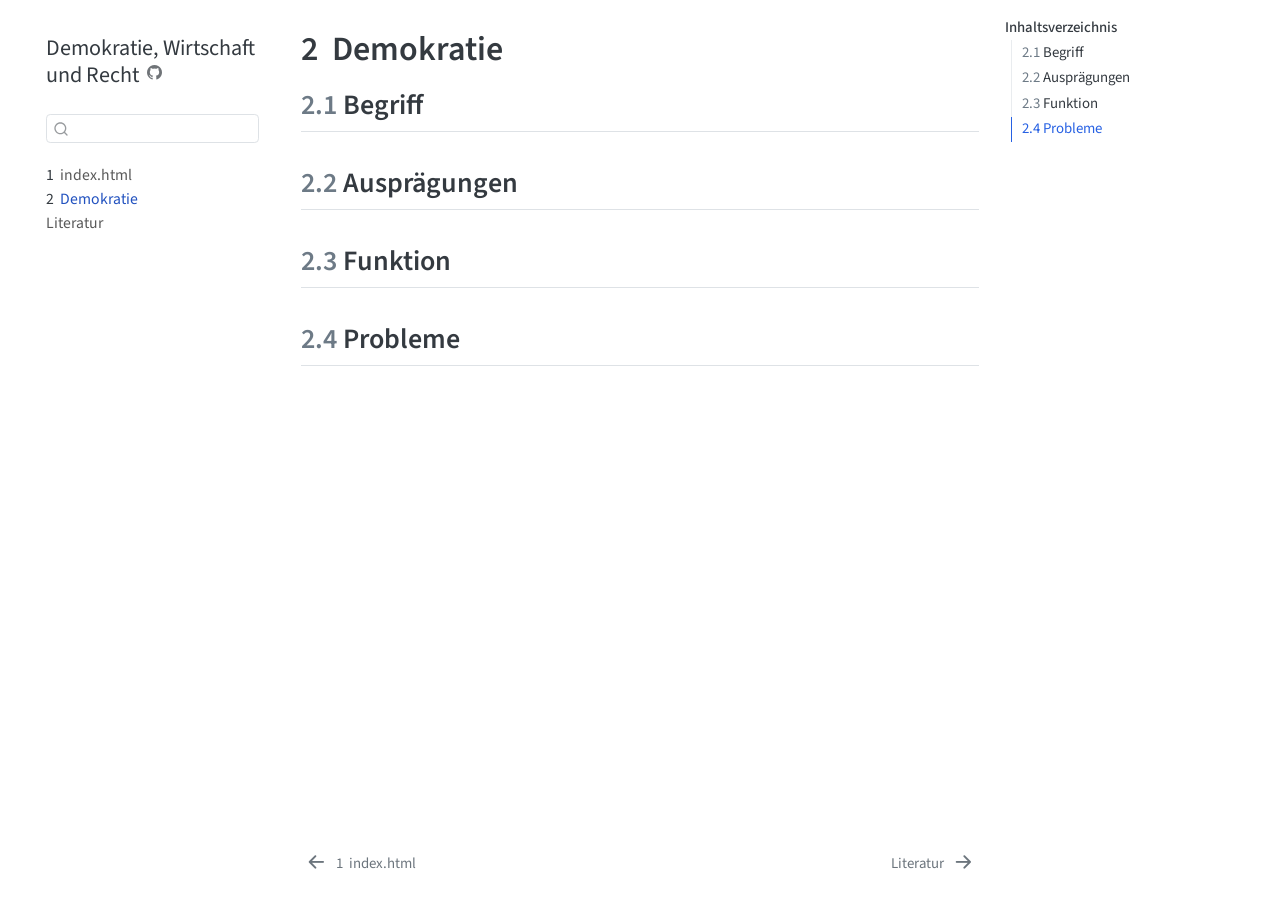
==== docs/Demokratie.html @ ba36a10f "initial" ====
<!DOCTYPE html>
<html xmlns="http://www.w3.org/1999/xhtml" lang="de" xml:lang="de"><head>

<meta charset="utf-8">
<meta name="generator" content="quarto-1.10.19">

<meta name="viewport" content="width=device-width, initial-scale=1.0, user-scalable=yes">


<title>2&nbsp; Demokratie – Demokratie, Wirtschaft und Recht</title>
<style>
/* Default styles provided by pandoc.
** See https://pandoc.org/MANUAL.html#variables-for-html for config info.
*/
span.smallcaps{font-variant: small-caps;}
div.columns{display: flex; gap: 1.5em;}
div.column{flex: auto;}
@media screen {
div.columns{gap: min(4vw, 1.5em);}
div.column{overflow-x: auto;}
}
div.hanging-indent{margin-left: 1.5em; text-indent: -1.5em;}
ul.task-list{list-style: none;}
ul.task-list li input[type="checkbox"] {
  width: 0.8em;
  margin: 0 0.8em 0.2em -1em; /* quarto-specific, see https://github.com/quarto-dev/quarto-cli/issues/4556 */ 
  vertical-align: middle;
}
</style>


<script src="site_libs/quarto-nav/quarto-nav.js"></script>
<script src="site_libs/quarto-nav/headroom.min.js"></script>
<script src="site_libs/clipboard/clipboard.min.js"></script>
<script src="site_libs/quarto-search/autocomplete.umd.js"></script>
<script src="site_libs/quarto-search/fuse.min.js"></script>
<script src="site_libs/quarto-search/quarto-search.js"></script>
<meta name="quarto:offset" content="./">
<link href="./Literatur.html" rel="next">
<link href="./index.html" rel="prev">
<script src="site_libs/quarto-html/quarto.js" type="module"></script>
<script src="site_libs/quarto-html/tabsets/tabsets.js" type="module"></script>
<script src="site_libs/quarto-html/popper.min.js"></script>
<script src="site_libs/quarto-html/tippy.umd.min.js"></script>
<script src="site_libs/quarto-html/anchor.min.js"></script>
<link href="site_libs/quarto-html/tippy.css" rel="stylesheet">
<link href="site_libs/quarto-html/quarto-syntax-highlighting-bf27225e3a48a9273f3daa8f8e829971.css" rel="stylesheet" id="quarto-text-highlighting-styles">
<script src="site_libs/bootstrap/bootstrap.min.js"></script>
<link href="site_libs/bootstrap/bootstrap-icons.css" rel="stylesheet">
<link href="site_libs/bootstrap/bootstrap-174fd6913be23cc9900c0b0ca550f0a9.min.css" rel="stylesheet" append-hash="true" id="quarto-bootstrap" data-mode="light">
<script id="quarto-search-options" type="application/json">{
  "location": "sidebar",
  "copy-button": false,
  "collapse-after": 3,
  "panel-placement": "start",
  "type": "textbox",
  "limit": 50,
  "keyboard-shortcut": [
    "f",
    "/",
    "s"
  ],
  "show-item-context": false,
  "language": {
    "search-no-results-text": "Keine Treffer",
    "search-matching-documents-text": "Treffer",
    "search-copy-link-title": "Link in die Suche kopieren",
    "search-hide-matches-text": "Zusätzliche Treffer verbergen",
    "search-more-match-text": "weitere Treffer in diesem Dokument",
    "search-more-matches-text": "weitere Treffer in diesem Dokument",
    "search-clear-button-title": "Zurücksetzen",
    "search-text-placeholder": "",
    "search-detached-cancel-button-title": "Abbrechen",
    "search-submit-button-title": "Abschicken",
    "search-label": "Suchen"
  }
}</script>


</head>

<body class="nav-sidebar floating quarto-light">

<div id="quarto-search-results"></div>
  <header id="quarto-header" class="headroom fixed-top">
  <nav class="quarto-secondary-nav">
    <div class="container-fluid d-flex">
      <button type="button" class="quarto-btn-toggle btn" data-bs-toggle="collapse" role="button" data-bs-target=".quarto-sidebar-collapse-item" aria-controls="quarto-sidebar" aria-expanded="false" aria-label="Seitenleiste umschalten" onclick="if (window.quartoToggleHeadroom) { window.quartoToggleHeadroom(); }">
        <i class="bi bi-layout-text-sidebar-reverse"></i>
      </button>
        <nav class="quarto-page-breadcrumbs" aria-label="breadcrumb"><ol class="breadcrumb"><li class="breadcrumb-item"><a href="./Demokratie.html"><span class="chapter-number">2</span>&nbsp; <span class="chapter-title">Demokratie</span></a></li></ol></nav>
        <a class="flex-grow-1" role="navigation" data-bs-toggle="collapse" data-bs-target=".quarto-sidebar-collapse-item" aria-controls="quarto-sidebar" aria-expanded="false" aria-label="Seitenleiste umschalten" onclick="if (window.quartoToggleHeadroom) { window.quartoToggleHeadroom(); }">      
        </a>
      <button type="button" class="btn quarto-search-button" aria-label="Suchen" onclick="window.quartoOpenSearch();">
        <i class="bi bi-search"></i>
      </button>
    </div>
  </nav>
</header>
<!-- content -->
<div id="quarto-content" class="quarto-container page-columns page-rows-contents page-layout-article">
<!-- sidebar -->
  <nav id="quarto-sidebar" class="sidebar collapse collapse-horizontal quarto-sidebar-collapse-item sidebar-navigation floating overflow-auto">
    <div class="pt-lg-2 mt-2 text-left sidebar-header">
    <div class="sidebar-title mb-0 py-0">
      <a href="./">Demokratie, Wirtschaft und Recht</a> 
        <div class="sidebar-tools-main">
    <a href="https://github.com/janvoss/Demokratie.git" title="Quellcode" class="quarto-navigation-tool px-1" aria-label="Quellcode"><i class="bi bi-github"></i></a>
</div>
    </div>
      </div>
        <div class="mt-2 flex-shrink-0 align-items-center">
        <div class="sidebar-search">
        <div id="quarto-search" class="" title="Suchen"></div>
        </div>
        </div>
    <div class="sidebar-menu-container"> 
    <ul class="list-unstyled mt-1">
        <li class="sidebar-item">
  <div class="sidebar-item-container"> 
  <a href="./index.html" class="sidebar-item-text sidebar-link">
 <span class="menu-text"><span class="chapter-number">1</span>&nbsp; <span class="chapter-title">index.html</span></span></a>
  </div>
</li>
        <li class="sidebar-item">
  <div class="sidebar-item-container"> 
  <a href="./Demokratie.html" class="sidebar-item-text sidebar-link active">
 <span class="menu-text"><span class="chapter-number">2</span>&nbsp; <span class="chapter-title">Demokratie</span></span></a>
  </div>
</li>
        <li class="sidebar-item">
  <div class="sidebar-item-container"> 
  <a href="./Literatur.html" class="sidebar-item-text sidebar-link">
 <span class="menu-text">Literatur</span></a>
  </div>
</li>
    </ul>
    </div>
</nav>
<div id="quarto-sidebar-glass" class="quarto-sidebar-collapse-item" data-bs-toggle="collapse" data-bs-target=".quarto-sidebar-collapse-item"></div>
<!-- margin-sidebar -->
    <div id="quarto-margin-sidebar" class="sidebar margin-sidebar">
        <nav id="TOC" role="doc-toc" class="toc-active">
    <h2 id="toc-title">Inhaltsverzeichnis</h2>
   
  <ul>
  <li><a href="#begriff" id="toc-begriff" class="nav-link active" data-scroll-target="#begriff"><span class="header-section-number">2.1</span> Begriff</a></li>
  <li><a href="#ausprägungen" id="toc-ausprägungen" class="nav-link" data-scroll-target="#ausprägungen"><span class="header-section-number">2.2</span> Ausprägungen</a></li>
  <li><a href="#funktion" id="toc-funktion" class="nav-link" data-scroll-target="#funktion"><span class="header-section-number">2.3</span> Funktion</a></li>
  <li><a href="#probleme" id="toc-probleme" class="nav-link" data-scroll-target="#probleme"><span class="header-section-number">2.4</span> Probleme</a></li>
  </ul>
</nav>
    </div>
<!-- main -->
<main class="content" id="quarto-document-content">

<header id="title-block-header" class="quarto-title-block default">
<div class="quarto-title">
<h1 class="title"><span class="chapter-number">2</span>&nbsp; <span class="chapter-title">Demokratie</span></h1>
</div>



<div class="quarto-title-meta">

    
  
    
  </div>
  


</header>


<section id="begriff" class="level2" data-number="2.1">
<h2 data-number="2.1" class="anchored" data-anchor-id="begriff"><span class="header-section-number">2.1</span> Begriff</h2>
</section>
<section id="ausprägungen" class="level2" data-number="2.2">
<h2 data-number="2.2" class="anchored" data-anchor-id="ausprägungen"><span class="header-section-number">2.2</span> Ausprägungen</h2>
</section>
<section id="funktion" class="level2" data-number="2.3">
<h2 data-number="2.3" class="anchored" data-anchor-id="funktion"><span class="header-section-number">2.3</span> Funktion</h2>
</section>
<section id="probleme" class="level2" data-number="2.4">
<h2 data-number="2.4" class="anchored" data-anchor-id="probleme"><span class="header-section-number">2.4</span> Probleme</h2>


</section>

</main> <!-- /main -->
<script id="quarto-html-after-body" type="application/javascript">
  window.document.addEventListener("DOMContentLoaded", function (event) {
    const icon = "";
    const anchorJS = new window.AnchorJS();
    anchorJS.options = {
      placement: 'right',
      icon: icon
    };
    anchorJS.add('.anchored');
    const isCodeAnnotation = (el) => {
      for (const clz of el.classList) {
        if (clz.startsWith('code-annotation-')) {                     
          return true;
        }
      }
      return false;
    }
    const onCopySuccess = function(e) {
      // button target
      const button = e.trigger;
      // don't keep focus
      button.blur();
      // flash "checked"
      button.classList.add('code-copy-button-checked');
      var currentTitle = button.getAttribute("title");
      button.setAttribute("title", "Kopiert");
      let tooltip;
      if (window.bootstrap) {
        button.setAttribute("data-bs-toggle", "tooltip");
        button.setAttribute("data-bs-placement", "left");
        button.setAttribute("data-bs-title", "Kopiert");
        tooltip = new bootstrap.Tooltip(button, 
          { trigger: "manual", 
            customClass: "code-copy-button-tooltip",
            offset: [0, -8]});
        tooltip.show();    
      }
      setTimeout(function() {
        if (tooltip) {
          tooltip.hide();
          button.removeAttribute("data-bs-title");
          button.removeAttribute("data-bs-toggle");
          button.removeAttribute("data-bs-placement");
        }
        button.setAttribute("title", currentTitle);
        button.classList.remove('code-copy-button-checked');
      }, 1000);
      // clear code selection
      e.clearSelection();
    }
    const getTextToCopy = function(trigger) {
      const outerScaffold = trigger.parentElement.cloneNode(true);
      const codeEl = outerScaffold.querySelector('code');
      for (const childEl of codeEl.children) {
        if (isCodeAnnotation(childEl)) {
          childEl.remove();
        }
      }
      return codeEl.innerText;
    }
    const clipboard = new window.ClipboardJS('.code-copy-button:not([data-in-quarto-modal])', {
      text: getTextToCopy
    });
    clipboard.on('success', onCopySuccess);
    if (window.document.getElementById('quarto-embedded-source-code-modal')) {
      const clipboardModal = new window.ClipboardJS('.code-copy-button[data-in-quarto-modal]', {
        text: getTextToCopy,
        container: window.document.getElementById('quarto-embedded-source-code-modal')
      });
      clipboardModal.on('success', onCopySuccess);
    }
      var localhostRegex = new RegExp(/^(?:http|https):\/\/localhost\:?[0-9]*\//);
      var mailtoRegex = new RegExp(/^mailto:/);
        var filterRegex = new RegExp('/' + window.location.host + '/');
      var isInternal = (href) => {
          return filterRegex.test(href) || localhostRegex.test(href) || mailtoRegex.test(href);
      }
      // Inspect non-navigation links and adorn them if external
     var links = window.document.querySelectorAll('a[href]:not(.nav-link):not(.navbar-brand):not(.toc-action):not(.sidebar-link):not(.sidebar-item-toggle):not(.pagination-link):not(.no-external):not([aria-hidden]):not(.dropdown-item):not(.quarto-navigation-tool):not(.about-link)');
      for (var i=0; i<links.length; i++) {
        const link = links[i];
        if (!isInternal(link.href)) {
          // undo the damage that might have been done by quarto-nav.js in the case of
          // links that we want to consider external
          if (link.dataset.originalHref !== undefined) {
            link.href = link.dataset.originalHref;
          }
        }
      }
    function tippyHover(el, contentFn, onTriggerFn, onUntriggerFn) {
      const config = {
        allowHTML: true,
        maxWidth: 500,
        delay: 100,
        arrow: false,
        appendTo: function(el) {
            return el.parentElement;
        },
        interactive: true,
        interactiveBorder: 10,
        theme: 'quarto',
        placement: 'bottom-start',
      };
      if (contentFn) {
        config.content = contentFn;
      }
      if (onTriggerFn) {
        config.onTrigger = onTriggerFn;
      }
      if (onUntriggerFn) {
        config.onUntrigger = onUntriggerFn;
      }
      window.tippy(el, config); 
    }
    const noterefs = window.document.querySelectorAll('a[role="doc-noteref"]');
    for (var i=0; i<noterefs.length; i++) {
      const ref = noterefs[i];
      tippyHover(ref, function() {
        // use id or data attribute instead here
        let href = ref.getAttribute('data-footnote-href') || ref.getAttribute('href');
        try { href = new URL(href).hash; } catch {}
        const id = href.replace(/^#\/?/, "");
        const note = window.document.getElementById(id);
        if (note) {
          return note.innerHTML;
        } else {
          return "";
        }
      });
    }
    const xrefs = window.document.querySelectorAll('a.quarto-xref');
    const processXRef = (id, note) => {
      // Strip column container classes
      const stripColumnClz = (el) => {
        el.classList.remove("page-full", "page-columns");
        if (el.children) {
          for (const child of el.children) {
            stripColumnClz(child);
          }
        }
      }
      stripColumnClz(note)
      if (id === null || id.startsWith('sec-')) {
        // Special case sections, only their first couple elements
        const container = document.createElement("div");
        if (note.children && note.children.length > 2) {
          container.appendChild(note.children[0].cloneNode(true));
          for (let i = 1; i < note.children.length; i++) {
            const child = note.children[i];
            if (child.tagName === "P" && child.innerText === "") {
              continue;
            } else {
              container.appendChild(child.cloneNode(true));
              break;
            }
          }
          if (window.Quarto?.typesetMath) {
            window.Quarto.typesetMath(container);
          }
          return container.innerHTML
        } else {
          if (window.Quarto?.typesetMath) {
            window.Quarto.typesetMath(note);
          }
          return note.innerHTML;
        }
      } else {
        // Remove any anchor links if they are present
        const anchorLink = note.querySelector('a.anchorjs-link');
        if (anchorLink) {
          anchorLink.remove();
        }
        if (window.Quarto?.typesetMath) {
          window.Quarto.typesetMath(note);
        }
        if (note.classList.contains("callout")) {
          return note.outerHTML;
        } else {
          return note.innerHTML;
        }
      }
    }
    for (var i=0; i<xrefs.length; i++) {
      const xref = xrefs[i];
      tippyHover(xref, undefined, function(instance) {
        instance.disable();
        let url = xref.getAttribute('href');
        let hash = undefined; 
        if (url.startsWith('#')) {
          hash = url;
        } else {
          try { hash = new URL(url).hash; } catch {}
        }
        if (hash) {
          const id = hash.replace(/^#\/?/, "");
          const note = window.document.getElementById(id);
          if (note !== null) {
            try {
              const html = processXRef(id, note.cloneNode(true));
              instance.setContent(html);
            } finally {
              instance.enable();
              instance.show();
            }
          } else {
            // See if we can fetch this
            fetch(url.split('#')[0])
            .then(res => res.text())
            .then(html => {
              const parser = new DOMParser();
              const htmlDoc = parser.parseFromString(html, "text/html");
              const note = htmlDoc.getElementById(id);
              if (note !== null) {
                const html = processXRef(id, note);
                instance.setContent(html);
              } 
            }).finally(() => {
              instance.enable();
              instance.show();
            });
          }
        } else {
          // See if we can fetch a full url (with no hash to target)
          // This is a special case and we should probably do some content thinning / targeting
          fetch(url)
          .then(res => res.text())
          .then(html => {
            const parser = new DOMParser();
            const htmlDoc = parser.parseFromString(html, "text/html");
            const note = htmlDoc.querySelector('main.content');
            if (note !== null) {
              // This should only happen for chapter cross references
              // (since there is no id in the URL)
              // remove the first header
              if (note.children.length > 0 && note.children[0].tagName === "HEADER") {
                note.children[0].remove();
              }
              const html = processXRef(null, note);
              instance.setContent(html);
            } 
          }).finally(() => {
            instance.enable();
            instance.show();
          });
        }
      }, function(instance) {
      });
    }
        let selectedAnnoteEl;
        const selectorForAnnotation = ( cell, annotation) => {
          let cellAttr = 'data-code-cell="' + cell + '"';
          let lineAttr = 'data-code-annotation="' +  annotation + '"';
          const selector = 'span[' + cellAttr + '][' + lineAttr + ']';
          return selector;
        }
        const selectCodeLines = (annoteEl) => {
          const doc = window.document;
          const targetCell = annoteEl.getAttribute("data-target-cell");
          const targetAnnotation = annoteEl.getAttribute("data-target-annotation");
          const annoteSpan = window.document.querySelector(selectorForAnnotation(targetCell, targetAnnotation));
          const lines = annoteSpan.getAttribute("data-code-lines").split(",");
          const lineIds = lines.map((line) => {
            return targetCell + "-" + line;
          })
          let top = null;
          let height = null;
          let parent = null;
          if (lineIds.length > 0) {
              //compute the position of the single el (top and bottom and make a div)
              const el = window.document.getElementById(lineIds[0]);
              top = el.offsetTop;
              height = el.offsetHeight;
              parent = el.parentElement.parentElement;
            if (lineIds.length > 1) {
              const lastEl = window.document.getElementById(lineIds[lineIds.length - 1]);
              const bottom = lastEl.offsetTop + lastEl.offsetHeight;
              height = bottom - top;
            }
            if (top !== null && height !== null && parent !== null) {
              // cook up a div (if necessary) and position it 
              let div = window.document.getElementById("code-annotation-line-highlight");
              if (div === null) {
                div = window.document.createElement("div");
                div.setAttribute("id", "code-annotation-line-highlight");
                div.style.position = 'absolute';
                parent.appendChild(div);
              }
              div.style.top = top - 2 + "px";
              div.style.height = height + 4 + "px";
              div.style.left = 0;
              let gutterDiv = window.document.getElementById("code-annotation-line-highlight-gutter");
              if (gutterDiv === null) {
                gutterDiv = window.document.createElement("div");
                gutterDiv.setAttribute("id", "code-annotation-line-highlight-gutter");
                gutterDiv.style.position = 'absolute';
                const codeCell = window.document.getElementById(targetCell);
                const gutter = codeCell.querySelector('.code-annotation-gutter');
                gutter.appendChild(gutterDiv);
              }
              gutterDiv.style.top = top - 2 + "px";
              gutterDiv.style.height = height + 4 + "px";
            }
            selectedAnnoteEl = annoteEl;
          }
        };
        const unselectCodeLines = () => {
          const elementsIds = ["code-annotation-line-highlight", "code-annotation-line-highlight-gutter"];
          elementsIds.forEach((elId) => {
            const div = window.document.getElementById(elId);
            if (div) {
              div.remove();
            }
          });
          selectedAnnoteEl = undefined;
        };
          // Handle positioning of the toggle
      window.addEventListener(
        "resize",
        throttle(() => {
          elRect = undefined;
          if (selectedAnnoteEl) {
            selectCodeLines(selectedAnnoteEl);
          }
        }, 10)
      );
      function throttle(fn, ms) {
      let throttle = false;
      let timer;
        return (...args) => {
          if(!throttle) { // first call gets through
              fn.apply(this, args);
              throttle = true;
          } else { // all the others get throttled
              if(timer) clearTimeout(timer); // cancel #2
              timer = setTimeout(() => {
                fn.apply(this, args);
                timer = throttle = false;
              }, ms);
          }
        };
      }
        // Attach click handler to the DT
        const annoteDls = window.document.querySelectorAll('dt[data-target-cell]');
        for (const annoteDlNode of annoteDls) {
          annoteDlNode.addEventListener('click', (event) => {
            const clickedEl = event.target;
            if (clickedEl !== selectedAnnoteEl) {
              unselectCodeLines();
              const activeEl = window.document.querySelector('dt[data-target-cell].code-annotation-active');
              if (activeEl) {
                activeEl.classList.remove('code-annotation-active');
              }
              selectCodeLines(clickedEl);
              clickedEl.classList.add('code-annotation-active');
            } else {
              // Unselect the line
              unselectCodeLines();
              clickedEl.classList.remove('code-annotation-active');
            }
          });
        }
    const findCites = (el) => {
      const parentEl = el.parentElement;
      if (parentEl) {
        const cites = parentEl.dataset.cites;
        if (cites) {
          return {
            el,
            cites: cites.split(' ')
          };
        } else {
          return findCites(el.parentElement)
        }
      } else {
        return undefined;
      }
    };
    var bibliorefs = window.document.querySelectorAll('a[role="doc-biblioref"]');
    for (var i=0; i<bibliorefs.length; i++) {
      const ref = bibliorefs[i];
      const citeInfo = findCites(ref);
      if (citeInfo) {
        tippyHover(citeInfo.el, function() {
          var popup = window.document.createElement('div');
          citeInfo.cites.forEach(function(cite) {
            var citeDiv = window.document.createElement('div');
            citeDiv.classList.add('hanging-indent');
            citeDiv.classList.add('csl-entry');
            var biblioDiv = window.document.getElementById('ref-' + cite);
            if (biblioDiv) {
              citeDiv.innerHTML = biblioDiv.innerHTML;
            }
            popup.appendChild(citeDiv);
          });
          return popup.innerHTML;
        });
      }
    }
  });
  </script>
<nav class="page-navigation">
  <div class="nav-page nav-page-previous">
      <a href="./index.html" class="pagination-link" aria-label="index.html">
        <i class="bi bi-arrow-left-short"></i> <span class="nav-page-text"><span class="chapter-number">1</span>&nbsp; <span class="chapter-title">index.html</span></span>
      </a>          
  </div>
  <div class="nav-page nav-page-next">
      <a href="./Literatur.html" class="pagination-link" aria-label="Literatur">
        <span class="nav-page-text">Literatur</span> <i class="bi bi-arrow-right-short"></i>
      </a>
  </div>
</nav>
</div> <!-- /content -->




</body></html>
---- docs/site_libs/quarto-html/tippy.css ----
.tippy-box[data-animation=fade][data-state=hidden]{opacity:0}[data-tippy-root]{max-width:calc(100vw - 10px)}.tippy-box{position:relative;background-color:#333;color:#fff;border-radius:4px;font-size:14px;line-height:1.4;white-space:normal;outline:0;transition-property:transform,visibility,opacity}.tippy-box[data-placement^=top]>.tippy-arrow{bottom:0}.tippy-box[data-placement^=top]>.tippy-arrow:before{bottom:-7px;left:0;border-width:8px 8px 0;border-top-color:initial;transform-origin:center top}.tippy-box[data-placement^=bottom]>.tippy-arrow{top:0}.tippy-box[data-placement^=bottom]>.tippy-arrow:before{top:-7px;left:0;border-width:0 8px 8px;border-bottom-color:initial;transform-origin:center bottom}.tippy-box[data-placement^=left]>.tippy-arrow{right:0}.tippy-box[data-placement^=left]>.tippy-arrow:before{border-width:8px 0 8px 8px;border-left-color:initial;right:-7px;transform-origin:center left}.tippy-box[data-placement^=right]>.tippy-arrow{left:0}.tippy-box[data-placement^=right]>.tippy-arrow:before{left:-7px;border-width:8px 8px 8px 0;border-right-color:initial;transform-origin:center right}.tippy-box[data-inertia][data-state=visible]{transition-timing-function:cubic-bezier(.54,1.5,.38,1.11)}.tippy-arrow{width:16px;height:16px;color:#333}.tippy-arrow:before{content:"";position:absolute;border-color:transparent;border-style:solid}.tippy-content{position:relative;padding:5px 9px;z-index:1}
---- docs/site_libs/quarto-html/quarto-syntax-highlighting-bf27225e3a48a9273f3daa8f8e829971.css ----
/* quarto syntax highlight colors */
:root {
  --quarto-hl-ot-color: #003B4F;
  --quarto-hl-at-color: #657422;
  --quarto-hl-ss-color: #20794D;
  --quarto-hl-an-color: #5E5E5E;
  --quarto-hl-fu-color: #4758AB;
  --quarto-hl-st-color: #20794D;
  --quarto-hl-cf-color: #003B4F;
  --quarto-hl-op-color: #5E5E5E;
  --quarto-hl-er-color: #AD0000;
  --quarto-hl-bn-color: #AD0000;
  --quarto-hl-al-color: #AD0000;
  --quarto-hl-va-color: #111111;
  --quarto-hl-bu-color: inherit;
  --quarto-hl-ex-color: inherit;
  --quarto-hl-pp-color: #AD0000;
  --quarto-hl-in-color: #5E5E5E;
  --quarto-hl-vs-color: #20794D;
  --quarto-hl-wa-color: #5E5E5E;
  --quarto-hl-do-color: #5E5E5E;
  --quarto-hl-im-color: #00769E;
  --quarto-hl-ch-color: #20794D;
  --quarto-hl-dt-color: #AD0000;
  --quarto-hl-fl-color: #AD0000;
  --quarto-hl-co-color: #5E5E5E;
  --quarto-hl-cv-color: #5E5E5E;
  --quarto-hl-cn-color: #8f5902;
  --quarto-hl-sc-color: #5E5E5E;
  --quarto-hl-dv-color: #AD0000;
  --quarto-hl-kw-color: #003B4F;
}

/* other quarto variables */
:root {
  --quarto-font-monospace: SFMono-Regular, Menlo, Monaco, Consolas, "Liberation Mono", "Courier New", monospace;
}

/* syntax highlight based on Pandoc's rules */
pre > code.sourceCode > span {
  color: #003B4F;
}

code.sourceCode > span {
  color: #003B4F;
}

div.sourceCode,
div.sourceCode pre.sourceCode {
  color: #003B4F;
}

/* Normal */
code span {
  color: #003B4F;
}

/* Alert */
code span.al {
  color: #AD0000;
  font-style: inherit;
}

/* Annotation */
code span.an {
  color: #5E5E5E;
  font-style: inherit;
}

/* Attribute */
code span.at {
  color: #657422;
  font-style: inherit;
}

/* BaseN */
code span.bn {
  color: #AD0000;
  font-style: inherit;
}

/* BuiltIn */
code span.bu {
  font-style: inherit;
}

/* ControlFlow */
code span.cf {
  color: #003B4F;
  font-weight: bold;
  font-style: inherit;
}

/* Char */
code span.ch {
  color: #20794D;
  font-style: inherit;
}

/* Constant */
code span.cn {
  color: #8f5902;
  font-style: inherit;
}

/* Comment */
code span.co {
  color: #5E5E5E;
  font-style: inherit;
}

/* CommentVar */
code span.cv {
  color: #5E5E5E;
  font-style: italic;
}

/* Documentation */
code span.do {
  color: #5E5E5E;
  font-style: italic;
}

/* DataType */
code span.dt {
  color: #AD0000;
  font-style: inherit;
}

/* DecVal */
code span.dv {
  color: #AD0000;
  font-style: inherit;
}

/* Error */
code span.er {
  color: #AD0000;
  font-style: inherit;
}

/* Extension */
code span.ex {
  font-style: inherit;
}

/* Float */
code span.fl {
  color: #AD0000;
  font-style: inherit;
}

/* Function */
code span.fu {
  color: #4758AB;
  font-style: inherit;
}

/* Import */
code span.im {
  color: #00769E;
  font-style: inherit;
}

/* Information */
code span.in {
  color: #5E5E5E;
  font-style: inherit;
}

/* Keyword */
code span.kw {
  color: #003B4F;
  font-weight: bold;
  font-style: inherit;
}

/* Operator */
code span.op {
  color: #5E5E5E;
  font-style: inherit;
}

/* Other */
code span.ot {
  color: #003B4F;
  font-style: inherit;
}

/* Preprocessor */
code span.pp {
  color: #AD0000;
  font-style: inherit;
}

/* SpecialChar */
code span.sc {
  color: #5E5E5E;
  font-style: inherit;
}

/* SpecialString */
code span.ss {
  color: #20794D;
  font-style: inherit;
}

/* String */
code span.st {
  color: #20794D;
  font-style: inherit;
}

/* Variable */
code span.va {
  color: #111111;
  font-style: inherit;
}

/* VerbatimString */
code span.vs {
  color: #20794D;
  font-style: inherit;
}

/* Warning */
code span.wa {
  color: #5E5E5E;
  font-style: italic;
}

.prevent-inlining {
  content: "</";
}

/*# sourceMappingURL=8be38f48d34c45af72792cbd699585e7.css.map */
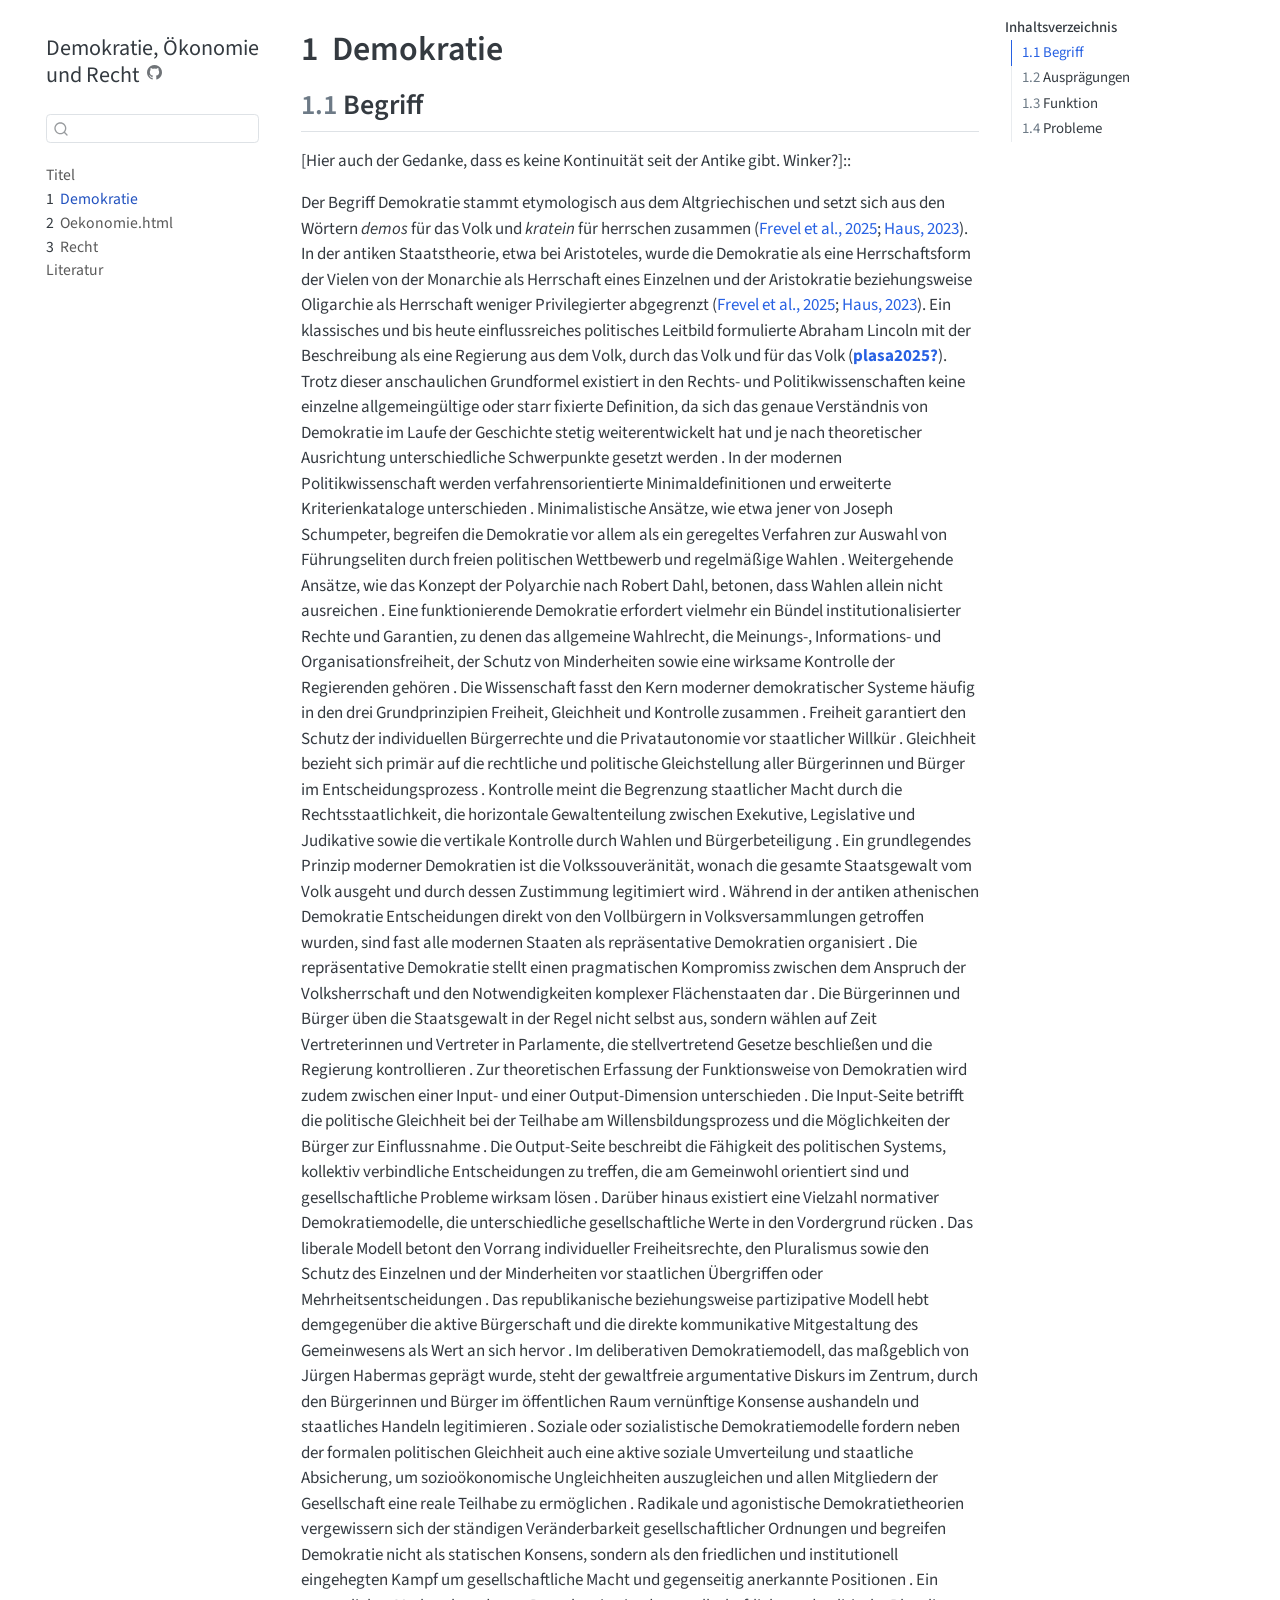
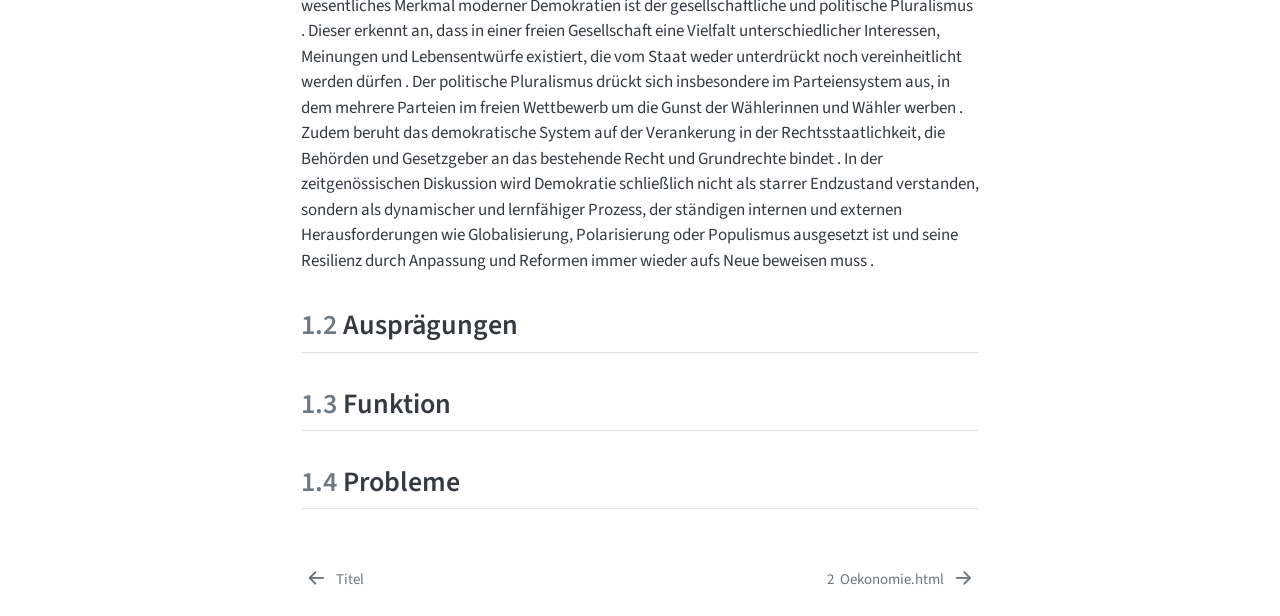
==== commit 4c6fd03d: "lvz usw" ====
--- a/docs/Demokratie.html
+++ b/docs/Demokratie.html
@@ -7,7 +7,7 @@
 <meta name="viewport" content="width=device-width, initial-scale=1.0, user-scalable=yes">
 
 
-<title>2&nbsp; Demokratie – Demokratie, Wirtschaft und Recht</title>
+<title>1&nbsp; Demokratie – Demokratie, Ökonomie und Recht</title>
 <style>
 /* Default styles provided by pandoc.
 ** See https://pandoc.org/MANUAL.html#variables-for-html for config info.
@@ -26,7 +26,27 @@
   margin: 0 0.8em 0.2em -1em; /* quarto-specific, see https://github.com/quarto-dev/quarto-cli/issues/4556 */ 
   vertical-align: middle;
 }
-</style>
+/* CSS for citations */
+div.csl-bib-body { }
+div.csl-entry {
+  clear: both;
+  margin-bottom: 0em;
+}
+.hanging-indent div.csl-entry {
+  margin-left:2em;
+  text-indent:-2em;
+}
+div.csl-left-margin {
+  min-width:2em;
+  float:left;
+}
+div.csl-right-inline {
+  margin-left:2em;
+  padding-left:1em;
+}
+div.csl-indent {
+  margin-left: 2em;
+}</style>
 
 
 <script src="site_libs/quarto-nav/quarto-nav.js"></script>
@@ -36,7 +56,7 @@
 <script src="site_libs/quarto-search/fuse.min.js"></script>
 <script src="site_libs/quarto-search/quarto-search.js"></script>
 <meta name="quarto:offset" content="./">
-<link href="./Literatur.html" rel="next">
+<link href="./Oekonomie.html" rel="next">
 <link href="./index.html" rel="prev">
 <script src="site_libs/quarto-html/quarto.js" type="module"></script>
 <script src="site_libs/quarto-html/tabsets/tabsets.js" type="module"></script>
@@ -88,7 +108,7 @@
       <button type="button" class="quarto-btn-toggle btn" data-bs-toggle="collapse" role="button" data-bs-target=".quarto-sidebar-collapse-item" aria-controls="quarto-sidebar" aria-expanded="false" aria-label="Seitenleiste umschalten" onclick="if (window.quartoToggleHeadroom) { window.quartoToggleHeadroom(); }">
         <i class="bi bi-layout-text-sidebar-reverse"></i>
       </button>
-        <nav class="quarto-page-breadcrumbs" aria-label="breadcrumb"><ol class="breadcrumb"><li class="breadcrumb-item"><a href="./Demokratie.html"><span class="chapter-number">2</span>&nbsp; <span class="chapter-title">Demokratie</span></a></li></ol></nav>
+        <nav class="quarto-page-breadcrumbs" aria-label="breadcrumb"><ol class="breadcrumb"><li class="breadcrumb-item"><a href="./Demokratie.html"><span class="chapter-number">1</span>&nbsp; <span class="chapter-title">Demokratie</span></a></li></ol></nav>
         <a class="flex-grow-1" role="navigation" data-bs-toggle="collapse" data-bs-target=".quarto-sidebar-collapse-item" aria-controls="quarto-sidebar" aria-expanded="false" aria-label="Seitenleiste umschalten" onclick="if (window.quartoToggleHeadroom) { window.quartoToggleHeadroom(); }">      
         </a>
       <button type="button" class="btn quarto-search-button" aria-label="Suchen" onclick="window.quartoOpenSearch();">
@@ -103,7 +123,7 @@
   <nav id="quarto-sidebar" class="sidebar collapse collapse-horizontal quarto-sidebar-collapse-item sidebar-navigation floating overflow-auto">
     <div class="pt-lg-2 mt-2 text-left sidebar-header">
     <div class="sidebar-title mb-0 py-0">
-      <a href="./">Demokratie, Wirtschaft und Recht</a> 
+      <a href="./">Demokratie, Ökonomie und Recht</a> 
         <div class="sidebar-tools-main">
     <a href="https://github.com/janvoss/Demokratie.git" title="Quellcode" class="quarto-navigation-tool px-1" aria-label="Quellcode"><i class="bi bi-github"></i></a>
 </div>
@@ -119,18 +139,30 @@
         <li class="sidebar-item">
   <div class="sidebar-item-container"> 
   <a href="./index.html" class="sidebar-item-text sidebar-link">
- <span class="menu-text"><span class="chapter-number">1</span>&nbsp; <span class="chapter-title">index.html</span></span></a>
+ <span class="menu-text">Titel</span></a>
   </div>
 </li>
         <li class="sidebar-item">
   <div class="sidebar-item-container"> 
   <a href="./Demokratie.html" class="sidebar-item-text sidebar-link active">
- <span class="menu-text"><span class="chapter-number">2</span>&nbsp; <span class="chapter-title">Demokratie</span></span></a>
+ <span class="menu-text"><span class="chapter-number">1</span>&nbsp; <span class="chapter-title">Demokratie</span></span></a>
   </div>
 </li>
         <li class="sidebar-item">
   <div class="sidebar-item-container"> 
-  <a href="./Literatur.html" class="sidebar-item-text sidebar-link">
+  <a href="./Oekonomie.html" class="sidebar-item-text sidebar-link">
+ <span class="menu-text"><span class="chapter-number">2</span>&nbsp; <span class="chapter-title">Oekonomie.html</span></span></a>
+  </div>
+</li>
+        <li class="sidebar-item">
+  <div class="sidebar-item-container"> 
+  <a href="./Recht.html" class="sidebar-item-text sidebar-link">
+ <span class="menu-text"><span class="chapter-number">3</span>&nbsp; <span class="chapter-title">Recht</span></span></a>
+  </div>
+</li>
+        <li class="sidebar-item">
+  <div class="sidebar-item-container"> 
+  <a href="./references.html" class="sidebar-item-text sidebar-link">
  <span class="menu-text">Literatur</span></a>
   </div>
 </li>
@@ -144,10 +176,10 @@
     <h2 id="toc-title">Inhaltsverzeichnis</h2>
    
   <ul>
-  <li><a href="#begriff" id="toc-begriff" class="nav-link active" data-scroll-target="#begriff"><span class="header-section-number">2.1</span> Begriff</a></li>
-  <li><a href="#ausprägungen" id="toc-ausprägungen" class="nav-link" data-scroll-target="#ausprägungen"><span class="header-section-number">2.2</span> Ausprägungen</a></li>
-  <li><a href="#funktion" id="toc-funktion" class="nav-link" data-scroll-target="#funktion"><span class="header-section-number">2.3</span> Funktion</a></li>
-  <li><a href="#probleme" id="toc-probleme" class="nav-link" data-scroll-target="#probleme"><span class="header-section-number">2.4</span> Probleme</a></li>
+  <li><a href="#begriff" id="toc-begriff" class="nav-link active" data-scroll-target="#begriff"><span class="header-section-number">1.1</span> Begriff</a></li>
+  <li><a href="#ausprägungen" id="toc-ausprägungen" class="nav-link" data-scroll-target="#ausprägungen"><span class="header-section-number">1.2</span> Ausprägungen</a></li>
+  <li><a href="#funktion" id="toc-funktion" class="nav-link" data-scroll-target="#funktion"><span class="header-section-number">1.3</span> Funktion</a></li>
+  <li><a href="#probleme" id="toc-probleme" class="nav-link" data-scroll-target="#probleme"><span class="header-section-number">1.4</span> Probleme</a></li>
   </ul>
 </nav>
     </div>
@@ -156,7 +188,7 @@
 
 <header id="title-block-header" class="quarto-title-block default">
 <div class="quarto-title">
-<h1 class="title"><span class="chapter-number">2</span>&nbsp; <span class="chapter-title">Demokratie</span></h1>
+<h1 class="title"><span class="chapter-number">1</span>&nbsp; <span class="chapter-title">Demokratie</span></h1>
 </div>
 
 
@@ -173,19 +205,29 @@
 </header>
 
 
-<section id="begriff" class="level2" data-number="2.1">
-<h2 data-number="2.1" class="anchored" data-anchor-id="begriff"><span class="header-section-number">2.1</span> Begriff</h2>
+<section id="begriff" class="level2" data-number="1.1">
+<h2 data-number="1.1" class="anchored" data-anchor-id="begriff"><span class="header-section-number">1.1</span> Begriff</h2>
+<p>[Hier auch der Gedanke, dass es keine Kontinuität seit der Antike gibt. Winker?]::</p>
+<p>Der Begriff Demokratie stammt etymologisch aus dem Altgriechischen und setzt sich aus den Wörtern <em>demos</em> für das Volk und <em>kratein</em> für herrschen zusammen <span class="citation" data-cites="haus_grundlagen_2023 frevel_demokratie_2025">(<a href="references.html#ref-frevel_demokratie_2025" role="doc-biblioref">Frevel et al., 2025</a>; <a href="references.html#ref-haus_grundlagen_2023" role="doc-biblioref">Haus, 2023</a>)</span>. In der antiken Staatstheorie, etwa bei Aristoteles, wurde die Demokratie als eine Herrschaftsform der Vielen von der Monarchie als Herrschaft eines Einzelnen und der Aristokratie beziehungsweise Oligarchie als Herrschaft weniger Privilegierter abgegrenzt <span class="citation" data-cites="haus_grundlagen_2023 frevel_demokratie_2025">(<a href="references.html#ref-frevel_demokratie_2025" role="doc-biblioref">Frevel et al., 2025</a>; <a href="references.html#ref-haus_grundlagen_2023" role="doc-biblioref">Haus, 2023</a>)</span>. Ein klassisches und bis heute einflussreiches politisches Leitbild formulierte Abraham Lincoln mit der Beschreibung als eine Regierung aus dem Volk, durch das Volk und für das Volk <span class="citation" data-cites="plasa2025">(<a href="references.html#ref-plasa2025" role="doc-biblioref"><strong>plasa2025?</strong></a>)</span>. Trotz dieser anschaulichen Grundformel existiert in den Rechts- und Politikwissenschaften keine einzelne allgemeingültige oder starr fixierte Definition, da sich das genaue Verständnis von Demokratie im Laufe der Geschichte stetig weiterentwickelt hat und je nach theoretischer Ausrichtung unterschiedliche Schwerpunkte gesetzt werden . In der modernen Politikwissenschaft werden verfahrensorientierte Minimaldefinitionen und erweiterte Kriterienkataloge unterschieden . Minimalistische Ansätze, wie etwa jener von Joseph Schumpeter, begreifen die Demokratie vor allem als ein geregeltes Verfahren zur Auswahl von Führungseliten durch freien politischen Wettbewerb und regelmäßige Wahlen . Weitergehende Ansätze, wie das Konzept der Polyarchie nach Robert Dahl, betonen, dass Wahlen allein nicht ausreichen . Eine funktionierende Demokratie erfordert vielmehr ein Bündel institutionalisierter Rechte und Garantien, zu denen das allgemeine Wahlrecht, die Meinungs-, Informations- und Organisationsfreiheit, der Schutz von Minderheiten sowie eine wirksame Kontrolle der Regierenden gehören . Die Wissenschaft fasst den Kern moderner demokratischer Systeme häufig in den drei Grundprinzipien Freiheit, Gleichheit und Kontrolle zusammen . Freiheit garantiert den Schutz der individuellen Bürgerrechte und die Privatautonomie vor staatlicher Willkür . Gleichheit bezieht sich primär auf die rechtliche und politische Gleichstellung aller Bürgerinnen und Bürger im Entscheidungsprozess . Kontrolle meint die Begrenzung staatlicher Macht durch die Rechtsstaatlichkeit, die horizontale Gewaltenteilung zwischen Exekutive, Legislative und Judikative sowie die vertikale Kontrolle durch Wahlen und Bürgerbeteiligung . Ein grundlegendes Prinzip moderner Demokratien ist die Volkssouveränität, wonach die gesamte Staatsgewalt vom Volk ausgeht und durch dessen Zustimmung legitimiert wird . Während in der antiken athenischen Demokratie Entscheidungen direkt von den Vollbürgern in Volksversammlungen getroffen wurden, sind fast alle modernen Staaten als repräsentative Demokratien organisiert . Die repräsentative Demokratie stellt einen pragmatischen Kompromiss zwischen dem Anspruch der Volksherrschaft und den Notwendigkeiten komplexer Flächenstaaten dar . Die Bürgerinnen und Bürger üben die Staatsgewalt in der Regel nicht selbst aus, sondern wählen auf Zeit Vertreterinnen und Vertreter in Parlamente, die stellvertretend Gesetze beschließen und die Regierung kontrollieren . Zur theoretischen Erfassung der Funktionsweise von Demokratien wird zudem zwischen einer Input- und einer Output-Dimension unterschieden . Die Input-Seite betrifft die politische Gleichheit bei der Teilhabe am Willensbildungsprozess und die Möglichkeiten der Bürger zur Einflussnahme . Die Output-Seite beschreibt die Fähigkeit des politischen Systems, kollektiv verbindliche Entscheidungen zu treffen, die am Gemeinwohl orientiert sind und gesellschaftliche Probleme wirksam lösen . Darüber hinaus existiert eine Vielzahl normativer Demokratiemodelle, die unterschiedliche gesellschaftliche Werte in den Vordergrund rücken . Das liberale Modell betont den Vorrang individueller Freiheitsrechte, den Pluralismus sowie den Schutz des Einzelnen und der Minderheiten vor staatlichen Übergriffen oder Mehrheitsentscheidungen . Das republikanische beziehungsweise partizipative Modell hebt demgegenüber die aktive Bürgerschaft und die direkte kommunikative Mitgestaltung des Gemeinwesens als Wert an sich hervor . Im deliberativen Demokratiemodell, das maßgeblich von Jürgen Habermas geprägt wurde, steht der gewaltfreie argumentative Diskurs im Zentrum, durch den Bürgerinnen und Bürger im öffentlichen Raum vernünftige Konsense aushandeln und staatliches Handeln legitimieren . Soziale oder sozialistische Demokratiemodelle fordern neben der formalen politischen Gleichheit auch eine aktive soziale Umverteilung und staatliche Absicherung, um sozioökonomische Ungleichheiten auszugleichen und allen Mitgliedern der Gesellschaft eine reale Teilhabe zu ermöglichen . Radikale und agonistische Demokratietheorien vergewissern sich der ständigen Veränderbarkeit gesellschaftlicher Ordnungen und begreifen Demokratie nicht als statischen Konsens, sondern als den friedlichen und institutionell eingehegten Kampf um gesellschaftliche Macht und gegenseitig anerkannte Positionen . Ein wesentliches Merkmal moderner Demokratien ist der gesellschaftliche und politische Pluralismus . Dieser erkennt an, dass in einer freien Gesellschaft eine Vielfalt unterschiedlicher Interessen, Meinungen und Lebensentwürfe existiert, die vom Staat weder unterdrückt noch vereinheitlicht werden dürfen . Der politische Pluralismus drückt sich insbesondere im Parteiensystem aus, in dem mehrere Parteien im freien Wettbewerb um die Gunst der Wählerinnen und Wähler werben . Zudem beruht das demokratische System auf der Verankerung in der Rechtsstaatlichkeit, die Behörden und Gesetzgeber an das bestehende Recht und Grundrechte bindet . In der zeitgenössischen Diskussion wird Demokratie schließlich nicht als starrer Endzustand verstanden, sondern als dynamischer und lernfähiger Prozess, der ständigen internen und externen Herausforderungen wie Globalisierung, Polarisierung oder Populismus ausgesetzt ist und seine Resilienz durch Anpassung und Reformen immer wieder aufs Neue beweisen muss .</p>
 </section>
-<section id="ausprägungen" class="level2" data-number="2.2">
-<h2 data-number="2.2" class="anchored" data-anchor-id="ausprägungen"><span class="header-section-number">2.2</span> Ausprägungen</h2>
+<section id="ausprägungen" class="level2" data-number="1.2">
+<h2 data-number="1.2" class="anchored" data-anchor-id="ausprägungen"><span class="header-section-number">1.2</span> Ausprägungen</h2>
 </section>
-<section id="funktion" class="level2" data-number="2.3">
-<h2 data-number="2.3" class="anchored" data-anchor-id="funktion"><span class="header-section-number">2.3</span> Funktion</h2>
+<section id="funktion" class="level2" data-number="1.3">
+<h2 data-number="1.3" class="anchored" data-anchor-id="funktion"><span class="header-section-number">1.3</span> Funktion</h2>
 </section>
-<section id="probleme" class="level2" data-number="2.4">
-<h2 data-number="2.4" class="anchored" data-anchor-id="probleme"><span class="header-section-number">2.4</span> Probleme</h2>
-
-
+<section id="probleme" class="level2" data-number="1.4">
+<h2 data-number="1.4" class="anchored" data-anchor-id="probleme"><span class="header-section-number">1.4</span> Probleme</h2>
+
+
+<div id="refs" class="references csl-bib-body hanging-indent" data-entry-spacing="0" data-line-spacing="2" role="list" style="display: none">
+<div id="ref-frevel_demokratie_2025" class="csl-entry" role="listitem">
+Frevel, B., Voelzke, N., &amp; Fromm, M. (2025). <em><a href="https://doi.org/10.1007/978-3-658-50027-6">Demokratie: Entwicklung - Gestaltung - Herausforderungen</a></em>. Wiesbaden: Springer Fachmedien.
+</div>
+<div id="ref-haus_grundlagen_2023" class="csl-entry" role="listitem">
+Haus, M. (2023). <em><a href="https://doi.org/10.1007/978-3-658-41176-3">Grundlagen der Politischen Theorie: Ein Überblick</a></em>. Wiesbaden: Springer Fachmedien.
+</div>
+</div>
 </section>
 
 </main> <!-- /main -->
@@ -591,13 +633,13 @@
   </script>
 <nav class="page-navigation">
   <div class="nav-page nav-page-previous">
-      <a href="./index.html" class="pagination-link" aria-label="index.html">
-        <i class="bi bi-arrow-left-short"></i> <span class="nav-page-text"><span class="chapter-number">1</span>&nbsp; <span class="chapter-title">index.html</span></span>
+      <a href="./index.html" class="pagination-link" aria-label="Titel">
+        <i class="bi bi-arrow-left-short"></i> <span class="nav-page-text">Titel</span>
       </a>          
   </div>
   <div class="nav-page nav-page-next">
-      <a href="./Literatur.html" class="pagination-link" aria-label="Literatur">
-        <span class="nav-page-text">Literatur</span> <i class="bi bi-arrow-right-short"></i>
+      <a href="./Oekonomie.html" class="pagination-link" aria-label="Oekonomie.html">
+        <span class="nav-page-text"><span class="chapter-number">2</span>&nbsp; <span class="chapter-title">Oekonomie.html</span></span> <i class="bi bi-arrow-right-short"></i>
       </a>
   </div>
 </nav>
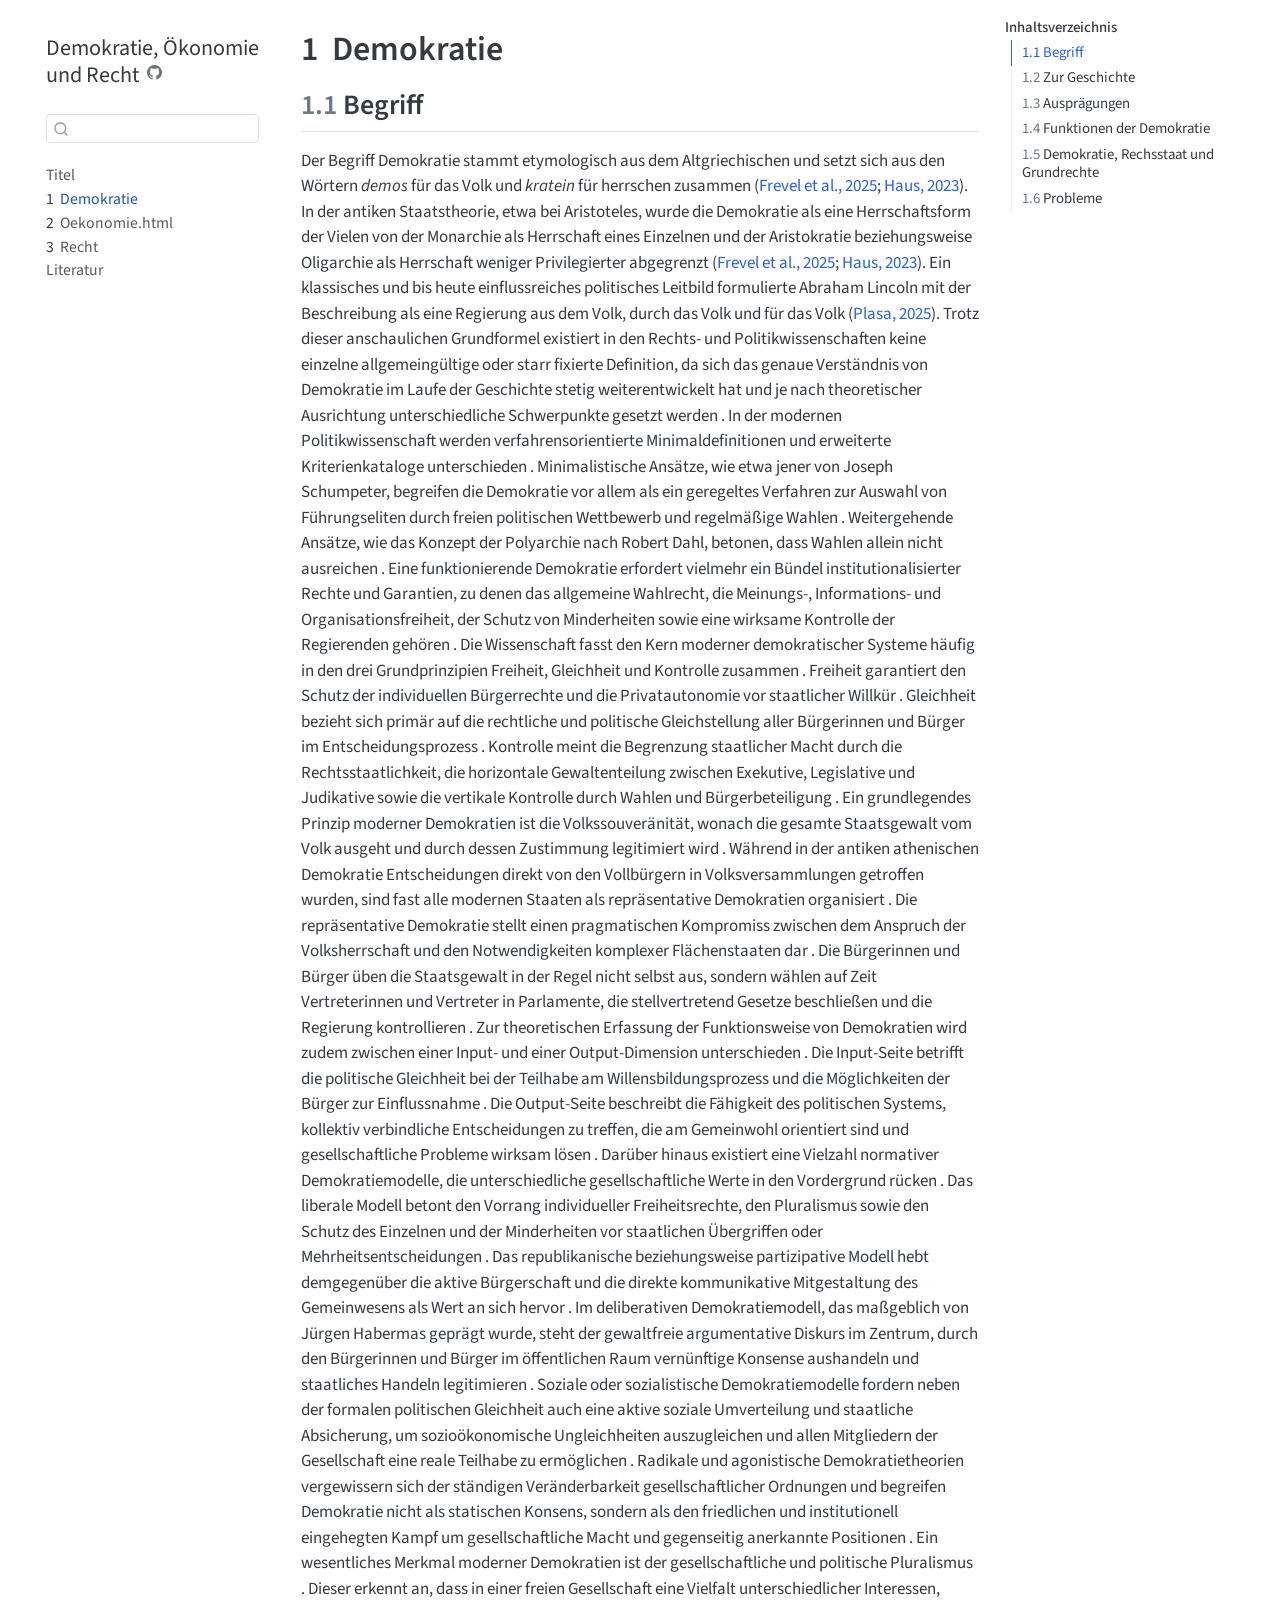
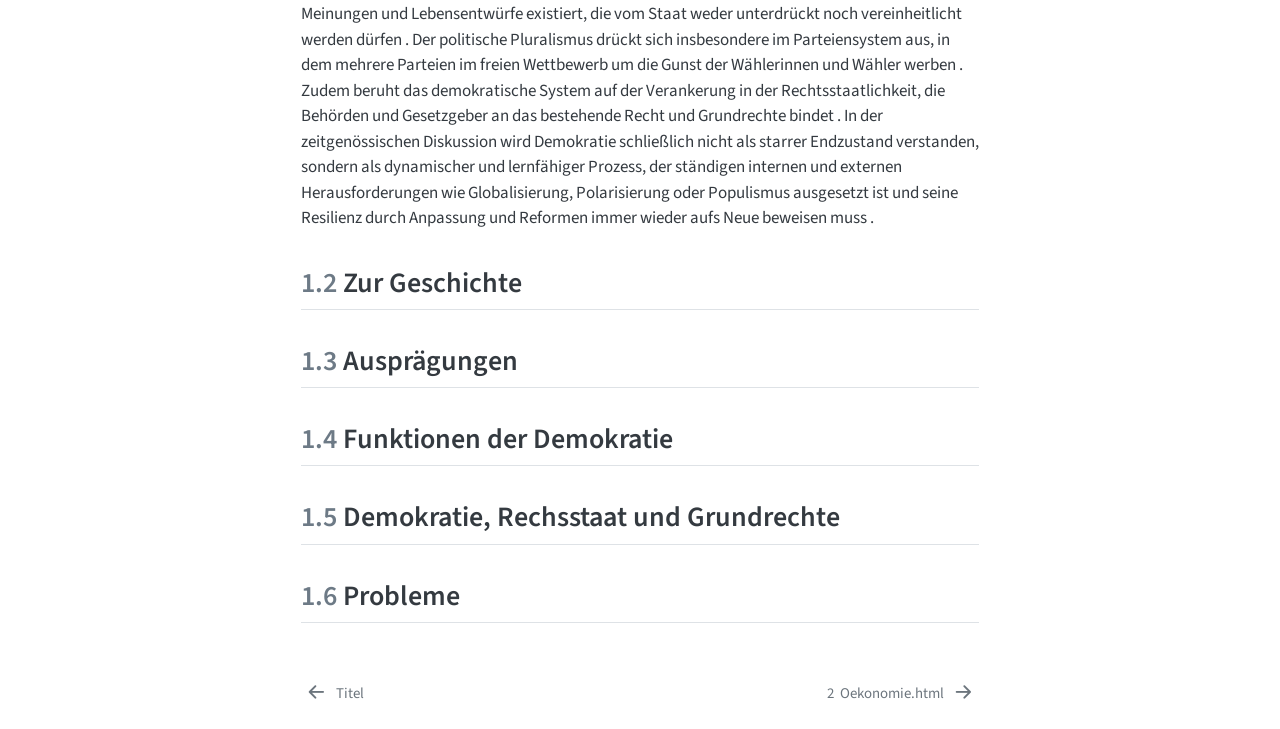
==== commit 41062269: "Überarbeitungen" ====
--- a/docs/Demokratie.html
+++ b/docs/Demokratie.html
@@ -177,9 +177,11 @@
    
   <ul>
   <li><a href="#begriff" id="toc-begriff" class="nav-link active" data-scroll-target="#begriff"><span class="header-section-number">1.1</span> Begriff</a></li>
-  <li><a href="#ausprägungen" id="toc-ausprägungen" class="nav-link" data-scroll-target="#ausprägungen"><span class="header-section-number">1.2</span> Ausprägungen</a></li>
-  <li><a href="#funktion" id="toc-funktion" class="nav-link" data-scroll-target="#funktion"><span class="header-section-number">1.3</span> Funktion</a></li>
-  <li><a href="#probleme" id="toc-probleme" class="nav-link" data-scroll-target="#probleme"><span class="header-section-number">1.4</span> Probleme</a></li>
+  <li><a href="#zur-geschichte" id="toc-zur-geschichte" class="nav-link" data-scroll-target="#zur-geschichte"><span class="header-section-number">1.2</span> Zur Geschichte</a></li>
+  <li><a href="#ausprägungen" id="toc-ausprägungen" class="nav-link" data-scroll-target="#ausprägungen"><span class="header-section-number">1.3</span> Ausprägungen</a></li>
+  <li><a href="#funktionen-der-demokratie" id="toc-funktionen-der-demokratie" class="nav-link" data-scroll-target="#funktionen-der-demokratie"><span class="header-section-number">1.4</span> Funktionen der Demokratie</a></li>
+  <li><a href="#demokratie-rechsstaat-und-grundrechte" id="toc-demokratie-rechsstaat-und-grundrechte" class="nav-link" data-scroll-target="#demokratie-rechsstaat-und-grundrechte"><span class="header-section-number">1.5</span> Demokratie, Rechsstaat und Grundrechte</a></li>
+  <li><a href="#probleme" id="toc-probleme" class="nav-link" data-scroll-target="#probleme"><span class="header-section-number">1.6</span> Probleme</a></li>
   </ul>
 </nav>
     </div>
@@ -207,17 +209,22 @@
 
 <section id="begriff" class="level2" data-number="1.1">
 <h2 data-number="1.1" class="anchored" data-anchor-id="begriff"><span class="header-section-number">1.1</span> Begriff</h2>
-<p>[Hier auch der Gedanke, dass es keine Kontinuität seit der Antike gibt. Winker?]::</p>
-<p>Der Begriff Demokratie stammt etymologisch aus dem Altgriechischen und setzt sich aus den Wörtern <em>demos</em> für das Volk und <em>kratein</em> für herrschen zusammen <span class="citation" data-cites="haus_grundlagen_2023 frevel_demokratie_2025">(<a href="references.html#ref-frevel_demokratie_2025" role="doc-biblioref">Frevel et al., 2025</a>; <a href="references.html#ref-haus_grundlagen_2023" role="doc-biblioref">Haus, 2023</a>)</span>. In der antiken Staatstheorie, etwa bei Aristoteles, wurde die Demokratie als eine Herrschaftsform der Vielen von der Monarchie als Herrschaft eines Einzelnen und der Aristokratie beziehungsweise Oligarchie als Herrschaft weniger Privilegierter abgegrenzt <span class="citation" data-cites="haus_grundlagen_2023 frevel_demokratie_2025">(<a href="references.html#ref-frevel_demokratie_2025" role="doc-biblioref">Frevel et al., 2025</a>; <a href="references.html#ref-haus_grundlagen_2023" role="doc-biblioref">Haus, 2023</a>)</span>. Ein klassisches und bis heute einflussreiches politisches Leitbild formulierte Abraham Lincoln mit der Beschreibung als eine Regierung aus dem Volk, durch das Volk und für das Volk <span class="citation" data-cites="plasa2025">(<a href="references.html#ref-plasa2025" role="doc-biblioref"><strong>plasa2025?</strong></a>)</span>. Trotz dieser anschaulichen Grundformel existiert in den Rechts- und Politikwissenschaften keine einzelne allgemeingültige oder starr fixierte Definition, da sich das genaue Verständnis von Demokratie im Laufe der Geschichte stetig weiterentwickelt hat und je nach theoretischer Ausrichtung unterschiedliche Schwerpunkte gesetzt werden . In der modernen Politikwissenschaft werden verfahrensorientierte Minimaldefinitionen und erweiterte Kriterienkataloge unterschieden . Minimalistische Ansätze, wie etwa jener von Joseph Schumpeter, begreifen die Demokratie vor allem als ein geregeltes Verfahren zur Auswahl von Führungseliten durch freien politischen Wettbewerb und regelmäßige Wahlen . Weitergehende Ansätze, wie das Konzept der Polyarchie nach Robert Dahl, betonen, dass Wahlen allein nicht ausreichen . Eine funktionierende Demokratie erfordert vielmehr ein Bündel institutionalisierter Rechte und Garantien, zu denen das allgemeine Wahlrecht, die Meinungs-, Informations- und Organisationsfreiheit, der Schutz von Minderheiten sowie eine wirksame Kontrolle der Regierenden gehören . Die Wissenschaft fasst den Kern moderner demokratischer Systeme häufig in den drei Grundprinzipien Freiheit, Gleichheit und Kontrolle zusammen . Freiheit garantiert den Schutz der individuellen Bürgerrechte und die Privatautonomie vor staatlicher Willkür . Gleichheit bezieht sich primär auf die rechtliche und politische Gleichstellung aller Bürgerinnen und Bürger im Entscheidungsprozess . Kontrolle meint die Begrenzung staatlicher Macht durch die Rechtsstaatlichkeit, die horizontale Gewaltenteilung zwischen Exekutive, Legislative und Judikative sowie die vertikale Kontrolle durch Wahlen und Bürgerbeteiligung . Ein grundlegendes Prinzip moderner Demokratien ist die Volkssouveränität, wonach die gesamte Staatsgewalt vom Volk ausgeht und durch dessen Zustimmung legitimiert wird . Während in der antiken athenischen Demokratie Entscheidungen direkt von den Vollbürgern in Volksversammlungen getroffen wurden, sind fast alle modernen Staaten als repräsentative Demokratien organisiert . Die repräsentative Demokratie stellt einen pragmatischen Kompromiss zwischen dem Anspruch der Volksherrschaft und den Notwendigkeiten komplexer Flächenstaaten dar . Die Bürgerinnen und Bürger üben die Staatsgewalt in der Regel nicht selbst aus, sondern wählen auf Zeit Vertreterinnen und Vertreter in Parlamente, die stellvertretend Gesetze beschließen und die Regierung kontrollieren . Zur theoretischen Erfassung der Funktionsweise von Demokratien wird zudem zwischen einer Input- und einer Output-Dimension unterschieden . Die Input-Seite betrifft die politische Gleichheit bei der Teilhabe am Willensbildungsprozess und die Möglichkeiten der Bürger zur Einflussnahme . Die Output-Seite beschreibt die Fähigkeit des politischen Systems, kollektiv verbindliche Entscheidungen zu treffen, die am Gemeinwohl orientiert sind und gesellschaftliche Probleme wirksam lösen . Darüber hinaus existiert eine Vielzahl normativer Demokratiemodelle, die unterschiedliche gesellschaftliche Werte in den Vordergrund rücken . Das liberale Modell betont den Vorrang individueller Freiheitsrechte, den Pluralismus sowie den Schutz des Einzelnen und der Minderheiten vor staatlichen Übergriffen oder Mehrheitsentscheidungen . Das republikanische beziehungsweise partizipative Modell hebt demgegenüber die aktive Bürgerschaft und die direkte kommunikative Mitgestaltung des Gemeinwesens als Wert an sich hervor . Im deliberativen Demokratiemodell, das maßgeblich von Jürgen Habermas geprägt wurde, steht der gewaltfreie argumentative Diskurs im Zentrum, durch den Bürgerinnen und Bürger im öffentlichen Raum vernünftige Konsense aushandeln und staatliches Handeln legitimieren . Soziale oder sozialistische Demokratiemodelle fordern neben der formalen politischen Gleichheit auch eine aktive soziale Umverteilung und staatliche Absicherung, um sozioökonomische Ungleichheiten auszugleichen und allen Mitgliedern der Gesellschaft eine reale Teilhabe zu ermöglichen . Radikale und agonistische Demokratietheorien vergewissern sich der ständigen Veränderbarkeit gesellschaftlicher Ordnungen und begreifen Demokratie nicht als statischen Konsens, sondern als den friedlichen und institutionell eingehegten Kampf um gesellschaftliche Macht und gegenseitig anerkannte Positionen . Ein wesentliches Merkmal moderner Demokratien ist der gesellschaftliche und politische Pluralismus . Dieser erkennt an, dass in einer freien Gesellschaft eine Vielfalt unterschiedlicher Interessen, Meinungen und Lebensentwürfe existiert, die vom Staat weder unterdrückt noch vereinheitlicht werden dürfen . Der politische Pluralismus drückt sich insbesondere im Parteiensystem aus, in dem mehrere Parteien im freien Wettbewerb um die Gunst der Wählerinnen und Wähler werben . Zudem beruht das demokratische System auf der Verankerung in der Rechtsstaatlichkeit, die Behörden und Gesetzgeber an das bestehende Recht und Grundrechte bindet . In der zeitgenössischen Diskussion wird Demokratie schließlich nicht als starrer Endzustand verstanden, sondern als dynamischer und lernfähiger Prozess, der ständigen internen und externen Herausforderungen wie Globalisierung, Polarisierung oder Populismus ausgesetzt ist und seine Resilienz durch Anpassung und Reformen immer wieder aufs Neue beweisen muss .</p>
+<p>Der Begriff Demokratie stammt etymologisch aus dem Altgriechischen und setzt sich aus den Wörtern <em>demos</em> für das Volk und <em>kratein</em> für herrschen zusammen <span class="citation" data-cites="haus_grundlagen_2023 frevel_demokratie_2025">(<a href="references.html#ref-frevel_demokratie_2025" role="doc-biblioref">Frevel et al., 2025</a>; <a href="references.html#ref-haus_grundlagen_2023" role="doc-biblioref">Haus, 2023</a>)</span>. In der antiken Staatstheorie, etwa bei Aristoteles, wurde die Demokratie als eine Herrschaftsform der Vielen von der Monarchie als Herrschaft eines Einzelnen und der Aristokratie beziehungsweise Oligarchie als Herrschaft weniger Privilegierter abgegrenzt <span class="citation" data-cites="haus_grundlagen_2023 frevel_demokratie_2025">(<a href="references.html#ref-frevel_demokratie_2025" role="doc-biblioref">Frevel et al., 2025</a>; <a href="references.html#ref-haus_grundlagen_2023" role="doc-biblioref">Haus, 2023</a>)</span>. Ein klassisches und bis heute einflussreiches politisches Leitbild formulierte Abraham Lincoln mit der Beschreibung als eine Regierung aus dem Volk, durch das Volk und für das Volk <span class="citation" data-cites="plasa_verkommene_2025">(<a href="references.html#ref-plasa_verkommene_2025" role="doc-biblioref">Plasa, 2025</a>)</span>. Trotz dieser anschaulichen Grundformel existiert in den Rechts- und Politikwissenschaften keine einzelne allgemeingültige oder starr fixierte Definition, da sich das genaue Verständnis von Demokratie im Laufe der Geschichte stetig weiterentwickelt hat und je nach theoretischer Ausrichtung unterschiedliche Schwerpunkte gesetzt werden . In der modernen Politikwissenschaft werden verfahrensorientierte Minimaldefinitionen und erweiterte Kriterienkataloge unterschieden . Minimalistische Ansätze, wie etwa jener von Joseph Schumpeter, begreifen die Demokratie vor allem als ein geregeltes Verfahren zur Auswahl von Führungseliten durch freien politischen Wettbewerb und regelmäßige Wahlen . Weitergehende Ansätze, wie das Konzept der Polyarchie nach Robert Dahl, betonen, dass Wahlen allein nicht ausreichen . Eine funktionierende Demokratie erfordert vielmehr ein Bündel institutionalisierter Rechte und Garantien, zu denen das allgemeine Wahlrecht, die Meinungs-, Informations- und Organisationsfreiheit, der Schutz von Minderheiten sowie eine wirksame Kontrolle der Regierenden gehören . Die Wissenschaft fasst den Kern moderner demokratischer Systeme häufig in den drei Grundprinzipien Freiheit, Gleichheit und Kontrolle zusammen . Freiheit garantiert den Schutz der individuellen Bürgerrechte und die Privatautonomie vor staatlicher Willkür . Gleichheit bezieht sich primär auf die rechtliche und politische Gleichstellung aller Bürgerinnen und Bürger im Entscheidungsprozess . Kontrolle meint die Begrenzung staatlicher Macht durch die Rechtsstaatlichkeit, die horizontale Gewaltenteilung zwischen Exekutive, Legislative und Judikative sowie die vertikale Kontrolle durch Wahlen und Bürgerbeteiligung . Ein grundlegendes Prinzip moderner Demokratien ist die Volkssouveränität, wonach die gesamte Staatsgewalt vom Volk ausgeht und durch dessen Zustimmung legitimiert wird . Während in der antiken athenischen Demokratie Entscheidungen direkt von den Vollbürgern in Volksversammlungen getroffen wurden, sind fast alle modernen Staaten als repräsentative Demokratien organisiert . Die repräsentative Demokratie stellt einen pragmatischen Kompromiss zwischen dem Anspruch der Volksherrschaft und den Notwendigkeiten komplexer Flächenstaaten dar . Die Bürgerinnen und Bürger üben die Staatsgewalt in der Regel nicht selbst aus, sondern wählen auf Zeit Vertreterinnen und Vertreter in Parlamente, die stellvertretend Gesetze beschließen und die Regierung kontrollieren . Zur theoretischen Erfassung der Funktionsweise von Demokratien wird zudem zwischen einer Input- und einer Output-Dimension unterschieden . Die Input-Seite betrifft die politische Gleichheit bei der Teilhabe am Willensbildungsprozess und die Möglichkeiten der Bürger zur Einflussnahme . Die Output-Seite beschreibt die Fähigkeit des politischen Systems, kollektiv verbindliche Entscheidungen zu treffen, die am Gemeinwohl orientiert sind und gesellschaftliche Probleme wirksam lösen . Darüber hinaus existiert eine Vielzahl normativer Demokratiemodelle, die unterschiedliche gesellschaftliche Werte in den Vordergrund rücken . Das liberale Modell betont den Vorrang individueller Freiheitsrechte, den Pluralismus sowie den Schutz des Einzelnen und der Minderheiten vor staatlichen Übergriffen oder Mehrheitsentscheidungen . Das republikanische beziehungsweise partizipative Modell hebt demgegenüber die aktive Bürgerschaft und die direkte kommunikative Mitgestaltung des Gemeinwesens als Wert an sich hervor . Im deliberativen Demokratiemodell, das maßgeblich von Jürgen Habermas geprägt wurde, steht der gewaltfreie argumentative Diskurs im Zentrum, durch den Bürgerinnen und Bürger im öffentlichen Raum vernünftige Konsense aushandeln und staatliches Handeln legitimieren . Soziale oder sozialistische Demokratiemodelle fordern neben der formalen politischen Gleichheit auch eine aktive soziale Umverteilung und staatliche Absicherung, um sozioökonomische Ungleichheiten auszugleichen und allen Mitgliedern der Gesellschaft eine reale Teilhabe zu ermöglichen . Radikale und agonistische Demokratietheorien vergewissern sich der ständigen Veränderbarkeit gesellschaftlicher Ordnungen und begreifen Demokratie nicht als statischen Konsens, sondern als den friedlichen und institutionell eingehegten Kampf um gesellschaftliche Macht und gegenseitig anerkannte Positionen . Ein wesentliches Merkmal moderner Demokratien ist der gesellschaftliche und politische Pluralismus . Dieser erkennt an, dass in einer freien Gesellschaft eine Vielfalt unterschiedlicher Interessen, Meinungen und Lebensentwürfe existiert, die vom Staat weder unterdrückt noch vereinheitlicht werden dürfen . Der politische Pluralismus drückt sich insbesondere im Parteiensystem aus, in dem mehrere Parteien im freien Wettbewerb um die Gunst der Wählerinnen und Wähler werben . Zudem beruht das demokratische System auf der Verankerung in der Rechtsstaatlichkeit, die Behörden und Gesetzgeber an das bestehende Recht und Grundrechte bindet . In der zeitgenössischen Diskussion wird Demokratie schließlich nicht als starrer Endzustand verstanden, sondern als dynamischer und lernfähiger Prozess, der ständigen internen und externen Herausforderungen wie Globalisierung, Polarisierung oder Populismus ausgesetzt ist und seine Resilienz durch Anpassung und Reformen immer wieder aufs Neue beweisen muss .</p>
 </section>
-<section id="ausprägungen" class="level2" data-number="1.2">
-<h2 data-number="1.2" class="anchored" data-anchor-id="ausprägungen"><span class="header-section-number">1.2</span> Ausprägungen</h2>
+<section id="zur-geschichte" class="level2" data-number="1.2">
+<h2 data-number="1.2" class="anchored" data-anchor-id="zur-geschichte"><span class="header-section-number">1.2</span> Zur Geschichte</h2>
 </section>
-<section id="funktion" class="level2" data-number="1.3">
-<h2 data-number="1.3" class="anchored" data-anchor-id="funktion"><span class="header-section-number">1.3</span> Funktion</h2>
+<section id="ausprägungen" class="level2" data-number="1.3">
+<h2 data-number="1.3" class="anchored" data-anchor-id="ausprägungen"><span class="header-section-number">1.3</span> Ausprägungen</h2>
 </section>
-<section id="probleme" class="level2" data-number="1.4">
-<h2 data-number="1.4" class="anchored" data-anchor-id="probleme"><span class="header-section-number">1.4</span> Probleme</h2>
+<section id="funktionen-der-demokratie" class="level2" data-number="1.4">
+<h2 data-number="1.4" class="anchored" data-anchor-id="funktionen-der-demokratie"><span class="header-section-number">1.4</span> Funktionen der Demokratie</h2>
+</section>
+<section id="demokratie-rechsstaat-und-grundrechte" class="level2" data-number="1.5">
+<h2 data-number="1.5" class="anchored" data-anchor-id="demokratie-rechsstaat-und-grundrechte"><span class="header-section-number">1.5</span> Demokratie, Rechsstaat und Grundrechte</h2>
+</section>
+<section id="probleme" class="level2" data-number="1.6">
+<h2 data-number="1.6" class="anchored" data-anchor-id="probleme"><span class="header-section-number">1.6</span> Probleme</h2>
 
 
 <div id="refs" class="references csl-bib-body hanging-indent" data-entry-spacing="0" data-line-spacing="2" role="list" style="display: none">
@@ -226,6 +233,9 @@
 </div>
 <div id="ref-haus_grundlagen_2023" class="csl-entry" role="listitem">
 Haus, M. (2023). <em><a href="https://doi.org/10.1007/978-3-658-41176-3">Grundlagen der Politischen Theorie: Ein Überblick</a></em>. Wiesbaden: Springer Fachmedien.
+</div>
+<div id="ref-plasa_verkommene_2025" class="csl-entry" role="listitem">
+Plasa, W. (2025). <em><a href="https://doi.org/10.1007/978-3-658-49060-7">Die verkommene Demokratie: Wie man regiert, ohne sich vom Volk reinreden zu lassen</a></em>. Wiesbaden: Springer Fachmedien.
 </div>
 </div>
 </section>
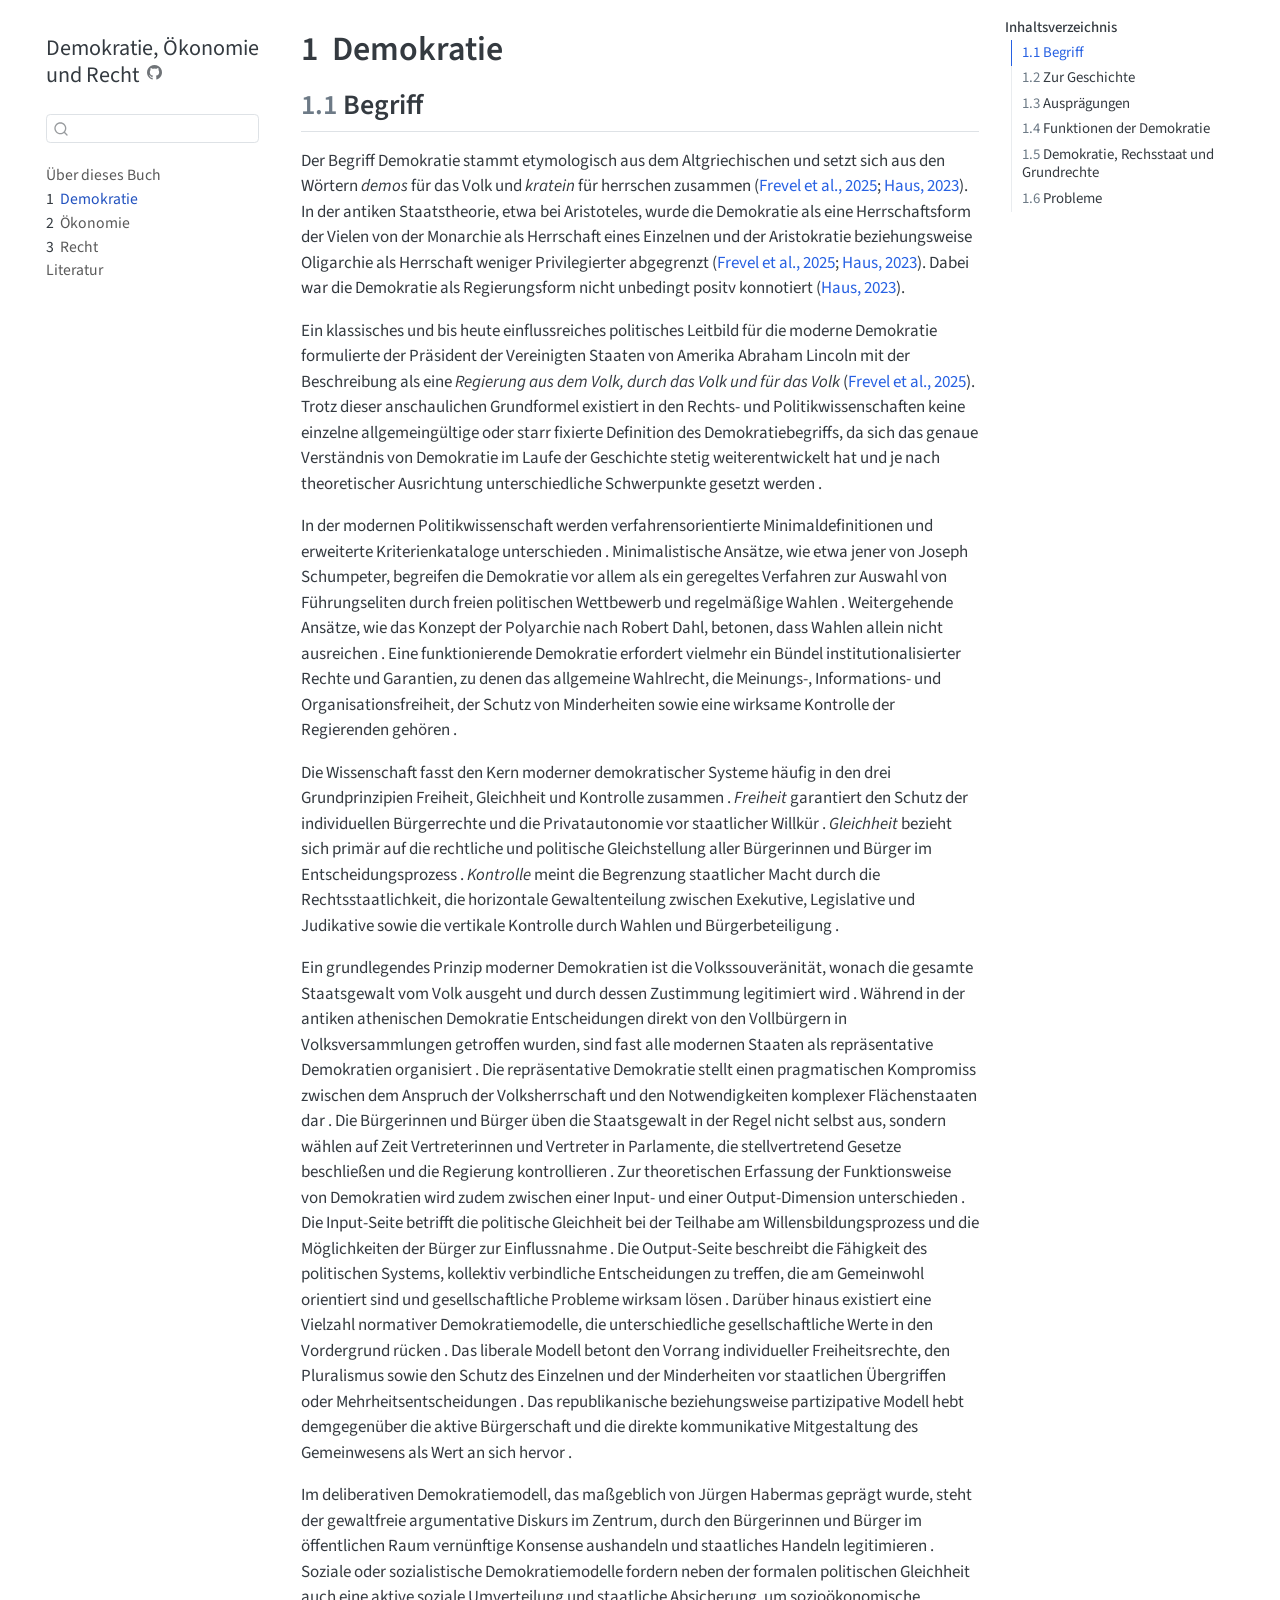
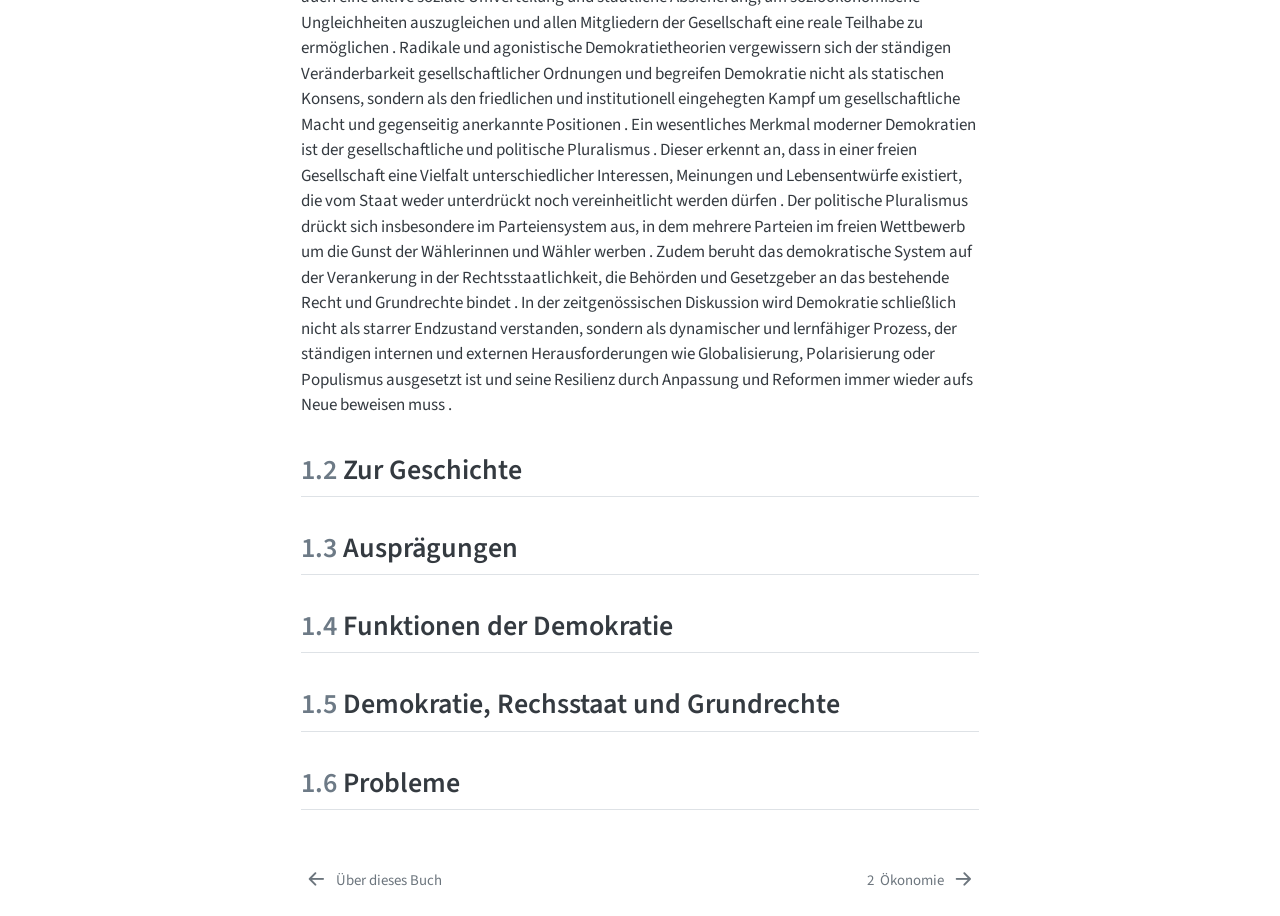
==== commit 87cd10c7: "Inhaltliches Füllen" ====
--- a/docs/Demokratie.html
+++ b/docs/Demokratie.html
@@ -139,7 +139,7 @@
         <li class="sidebar-item">
   <div class="sidebar-item-container"> 
   <a href="./index.html" class="sidebar-item-text sidebar-link">
- <span class="menu-text">Titel</span></a>
+ <span class="menu-text">Über dieses Buch</span></a>
   </div>
 </li>
         <li class="sidebar-item">
@@ -151,7 +151,7 @@
         <li class="sidebar-item">
   <div class="sidebar-item-container"> 
   <a href="./Oekonomie.html" class="sidebar-item-text sidebar-link">
- <span class="menu-text"><span class="chapter-number">2</span>&nbsp; <span class="chapter-title">Oekonomie.html</span></span></a>
+ <span class="menu-text"><span class="chapter-number">2</span>&nbsp; <span class="chapter-title">Ökonomie</span></span></a>
   </div>
 </li>
         <li class="sidebar-item">
@@ -209,7 +209,12 @@
 
 <section id="begriff" class="level2" data-number="1.1">
 <h2 data-number="1.1" class="anchored" data-anchor-id="begriff"><span class="header-section-number">1.1</span> Begriff</h2>
-<p>Der Begriff Demokratie stammt etymologisch aus dem Altgriechischen und setzt sich aus den Wörtern <em>demos</em> für das Volk und <em>kratein</em> für herrschen zusammen <span class="citation" data-cites="haus_grundlagen_2023 frevel_demokratie_2025">(<a href="references.html#ref-frevel_demokratie_2025" role="doc-biblioref">Frevel et al., 2025</a>; <a href="references.html#ref-haus_grundlagen_2023" role="doc-biblioref">Haus, 2023</a>)</span>. In der antiken Staatstheorie, etwa bei Aristoteles, wurde die Demokratie als eine Herrschaftsform der Vielen von der Monarchie als Herrschaft eines Einzelnen und der Aristokratie beziehungsweise Oligarchie als Herrschaft weniger Privilegierter abgegrenzt <span class="citation" data-cites="haus_grundlagen_2023 frevel_demokratie_2025">(<a href="references.html#ref-frevel_demokratie_2025" role="doc-biblioref">Frevel et al., 2025</a>; <a href="references.html#ref-haus_grundlagen_2023" role="doc-biblioref">Haus, 2023</a>)</span>. Ein klassisches und bis heute einflussreiches politisches Leitbild formulierte Abraham Lincoln mit der Beschreibung als eine Regierung aus dem Volk, durch das Volk und für das Volk <span class="citation" data-cites="plasa_verkommene_2025">(<a href="references.html#ref-plasa_verkommene_2025" role="doc-biblioref">Plasa, 2025</a>)</span>. Trotz dieser anschaulichen Grundformel existiert in den Rechts- und Politikwissenschaften keine einzelne allgemeingültige oder starr fixierte Definition, da sich das genaue Verständnis von Demokratie im Laufe der Geschichte stetig weiterentwickelt hat und je nach theoretischer Ausrichtung unterschiedliche Schwerpunkte gesetzt werden . In der modernen Politikwissenschaft werden verfahrensorientierte Minimaldefinitionen und erweiterte Kriterienkataloge unterschieden . Minimalistische Ansätze, wie etwa jener von Joseph Schumpeter, begreifen die Demokratie vor allem als ein geregeltes Verfahren zur Auswahl von Führungseliten durch freien politischen Wettbewerb und regelmäßige Wahlen . Weitergehende Ansätze, wie das Konzept der Polyarchie nach Robert Dahl, betonen, dass Wahlen allein nicht ausreichen . Eine funktionierende Demokratie erfordert vielmehr ein Bündel institutionalisierter Rechte und Garantien, zu denen das allgemeine Wahlrecht, die Meinungs-, Informations- und Organisationsfreiheit, der Schutz von Minderheiten sowie eine wirksame Kontrolle der Regierenden gehören . Die Wissenschaft fasst den Kern moderner demokratischer Systeme häufig in den drei Grundprinzipien Freiheit, Gleichheit und Kontrolle zusammen . Freiheit garantiert den Schutz der individuellen Bürgerrechte und die Privatautonomie vor staatlicher Willkür . Gleichheit bezieht sich primär auf die rechtliche und politische Gleichstellung aller Bürgerinnen und Bürger im Entscheidungsprozess . Kontrolle meint die Begrenzung staatlicher Macht durch die Rechtsstaatlichkeit, die horizontale Gewaltenteilung zwischen Exekutive, Legislative und Judikative sowie die vertikale Kontrolle durch Wahlen und Bürgerbeteiligung . Ein grundlegendes Prinzip moderner Demokratien ist die Volkssouveränität, wonach die gesamte Staatsgewalt vom Volk ausgeht und durch dessen Zustimmung legitimiert wird . Während in der antiken athenischen Demokratie Entscheidungen direkt von den Vollbürgern in Volksversammlungen getroffen wurden, sind fast alle modernen Staaten als repräsentative Demokratien organisiert . Die repräsentative Demokratie stellt einen pragmatischen Kompromiss zwischen dem Anspruch der Volksherrschaft und den Notwendigkeiten komplexer Flächenstaaten dar . Die Bürgerinnen und Bürger üben die Staatsgewalt in der Regel nicht selbst aus, sondern wählen auf Zeit Vertreterinnen und Vertreter in Parlamente, die stellvertretend Gesetze beschließen und die Regierung kontrollieren . Zur theoretischen Erfassung der Funktionsweise von Demokratien wird zudem zwischen einer Input- und einer Output-Dimension unterschieden . Die Input-Seite betrifft die politische Gleichheit bei der Teilhabe am Willensbildungsprozess und die Möglichkeiten der Bürger zur Einflussnahme . Die Output-Seite beschreibt die Fähigkeit des politischen Systems, kollektiv verbindliche Entscheidungen zu treffen, die am Gemeinwohl orientiert sind und gesellschaftliche Probleme wirksam lösen . Darüber hinaus existiert eine Vielzahl normativer Demokratiemodelle, die unterschiedliche gesellschaftliche Werte in den Vordergrund rücken . Das liberale Modell betont den Vorrang individueller Freiheitsrechte, den Pluralismus sowie den Schutz des Einzelnen und der Minderheiten vor staatlichen Übergriffen oder Mehrheitsentscheidungen . Das republikanische beziehungsweise partizipative Modell hebt demgegenüber die aktive Bürgerschaft und die direkte kommunikative Mitgestaltung des Gemeinwesens als Wert an sich hervor . Im deliberativen Demokratiemodell, das maßgeblich von Jürgen Habermas geprägt wurde, steht der gewaltfreie argumentative Diskurs im Zentrum, durch den Bürgerinnen und Bürger im öffentlichen Raum vernünftige Konsense aushandeln und staatliches Handeln legitimieren . Soziale oder sozialistische Demokratiemodelle fordern neben der formalen politischen Gleichheit auch eine aktive soziale Umverteilung und staatliche Absicherung, um sozioökonomische Ungleichheiten auszugleichen und allen Mitgliedern der Gesellschaft eine reale Teilhabe zu ermöglichen . Radikale und agonistische Demokratietheorien vergewissern sich der ständigen Veränderbarkeit gesellschaftlicher Ordnungen und begreifen Demokratie nicht als statischen Konsens, sondern als den friedlichen und institutionell eingehegten Kampf um gesellschaftliche Macht und gegenseitig anerkannte Positionen . Ein wesentliches Merkmal moderner Demokratien ist der gesellschaftliche und politische Pluralismus . Dieser erkennt an, dass in einer freien Gesellschaft eine Vielfalt unterschiedlicher Interessen, Meinungen und Lebensentwürfe existiert, die vom Staat weder unterdrückt noch vereinheitlicht werden dürfen . Der politische Pluralismus drückt sich insbesondere im Parteiensystem aus, in dem mehrere Parteien im freien Wettbewerb um die Gunst der Wählerinnen und Wähler werben . Zudem beruht das demokratische System auf der Verankerung in der Rechtsstaatlichkeit, die Behörden und Gesetzgeber an das bestehende Recht und Grundrechte bindet . In der zeitgenössischen Diskussion wird Demokratie schließlich nicht als starrer Endzustand verstanden, sondern als dynamischer und lernfähiger Prozess, der ständigen internen und externen Herausforderungen wie Globalisierung, Polarisierung oder Populismus ausgesetzt ist und seine Resilienz durch Anpassung und Reformen immer wieder aufs Neue beweisen muss .</p>
+<p>Der Begriff Demokratie stammt etymologisch aus dem Altgriechischen und setzt sich aus den Wörtern <em>demos</em> für das Volk und <em>kratein</em> für herrschen zusammen <span class="citation" data-cites="haus_grundlagen_2023 frevel_demokratie_2025">(<a href="references.html#ref-frevel_demokratie_2025" role="doc-biblioref">Frevel et al., 2025</a>; <a href="references.html#ref-haus_grundlagen_2023" role="doc-biblioref">Haus, 2023</a>)</span>. In der antiken Staatstheorie, etwa bei Aristoteles, wurde die Demokratie als eine Herrschaftsform der Vielen von der Monarchie als Herrschaft eines Einzelnen und der Aristokratie beziehungsweise Oligarchie als Herrschaft weniger Privilegierter abgegrenzt <span class="citation" data-cites="haus_grundlagen_2023 frevel_demokratie_2025">(<a href="references.html#ref-frevel_demokratie_2025" role="doc-biblioref">Frevel et al., 2025</a>; <a href="references.html#ref-haus_grundlagen_2023" role="doc-biblioref">Haus, 2023</a>)</span>. Dabei war die Demokratie als Regierungsform nicht unbedingt positv konnotiert <span class="citation" data-cites="haus_grundlagen_2023">(<a href="references.html#ref-haus_grundlagen_2023" role="doc-biblioref">Haus, 2023</a>)</span>.</p>
+<p>Ein klassisches und bis heute einflussreiches politisches Leitbild für die moderne Demokratie formulierte der Präsident der Vereinigten Staaten von Amerika Abraham Lincoln mit der Beschreibung als eine <em>Regierung aus dem Volk, durch das Volk und für das Volk</em> <span class="citation" data-cites="frevel_demokratie_2025">(<a href="references.html#ref-frevel_demokratie_2025" role="doc-biblioref">Frevel et al., 2025</a>)</span>. Trotz dieser anschaulichen Grundformel existiert in den Rechts- und Politikwissenschaften keine einzelne allgemeingültige oder starr fixierte Definition des Demokratiebegriffs, da sich das genaue Verständnis von Demokratie im Laufe der Geschichte stetig weiterentwickelt hat und je nach theoretischer Ausrichtung unterschiedliche Schwerpunkte gesetzt werden .</p>
+<p>In der modernen Politikwissenschaft werden verfahrensorientierte Minimaldefinitionen und erweiterte Kriterienkataloge unterschieden . Minimalistische Ansätze, wie etwa jener von Joseph Schumpeter, begreifen die Demokratie vor allem als ein geregeltes Verfahren zur Auswahl von Führungseliten durch freien politischen Wettbewerb und regelmäßige Wahlen . Weitergehende Ansätze, wie das Konzept der Polyarchie nach Robert Dahl, betonen, dass Wahlen allein nicht ausreichen . Eine funktionierende Demokratie erfordert vielmehr ein Bündel institutionalisierter Rechte und Garantien, zu denen das allgemeine Wahlrecht, die Meinungs-, Informations- und Organisationsfreiheit, der Schutz von Minderheiten sowie eine wirksame Kontrolle der Regierenden gehören .</p>
+<p>Die Wissenschaft fasst den Kern moderner demokratischer Systeme häufig in den drei Grundprinzipien Freiheit, Gleichheit und Kontrolle zusammen . <em>Freiheit</em> garantiert den Schutz der individuellen Bürgerrechte und die Privatautonomie vor staatlicher Willkür . <em>Gleichheit</em> bezieht sich primär auf die rechtliche und politische Gleichstellung aller Bürgerinnen und Bürger im Entscheidungsprozess . <em>Kontrolle</em> meint die Begrenzung staatlicher Macht durch die Rechtsstaatlichkeit, die horizontale Gewaltenteilung zwischen Exekutive, Legislative und Judikative sowie die vertikale Kontrolle durch Wahlen und Bürgerbeteiligung .</p>
+<p>Ein grundlegendes Prinzip moderner Demokratien ist die Volkssouveränität, wonach die gesamte Staatsgewalt vom Volk ausgeht und durch dessen Zustimmung legitimiert wird . Während in der antiken athenischen Demokratie Entscheidungen direkt von den Vollbürgern in Volksversammlungen getroffen wurden, sind fast alle modernen Staaten als repräsentative Demokratien organisiert . Die repräsentative Demokratie stellt einen pragmatischen Kompromiss zwischen dem Anspruch der Volksherrschaft und den Notwendigkeiten komplexer Flächenstaaten dar . Die Bürgerinnen und Bürger üben die Staatsgewalt in der Regel nicht selbst aus, sondern wählen auf Zeit Vertreterinnen und Vertreter in Parlamente, die stellvertretend Gesetze beschließen und die Regierung kontrollieren . Zur theoretischen Erfassung der Funktionsweise von Demokratien wird zudem zwischen einer Input- und einer Output-Dimension unterschieden . Die Input-Seite betrifft die politische Gleichheit bei der Teilhabe am Willensbildungsprozess und die Möglichkeiten der Bürger zur Einflussnahme . Die Output-Seite beschreibt die Fähigkeit des politischen Systems, kollektiv verbindliche Entscheidungen zu treffen, die am Gemeinwohl orientiert sind und gesellschaftliche Probleme wirksam lösen . Darüber hinaus existiert eine Vielzahl normativer Demokratiemodelle, die unterschiedliche gesellschaftliche Werte in den Vordergrund rücken . Das liberale Modell betont den Vorrang individueller Freiheitsrechte, den Pluralismus sowie den Schutz des Einzelnen und der Minderheiten vor staatlichen Übergriffen oder Mehrheitsentscheidungen . Das republikanische beziehungsweise partizipative Modell hebt demgegenüber die aktive Bürgerschaft und die direkte kommunikative Mitgestaltung des Gemeinwesens als Wert an sich hervor .</p>
+<p>Im deliberativen Demokratiemodell, das maßgeblich von Jürgen Habermas geprägt wurde, steht der gewaltfreie argumentative Diskurs im Zentrum, durch den Bürgerinnen und Bürger im öffentlichen Raum vernünftige Konsense aushandeln und staatliches Handeln legitimieren . Soziale oder sozialistische Demokratiemodelle fordern neben der formalen politischen Gleichheit auch eine aktive soziale Umverteilung und staatliche Absicherung, um sozioökonomische Ungleichheiten auszugleichen und allen Mitgliedern der Gesellschaft eine reale Teilhabe zu ermöglichen . Radikale und agonistische Demokratietheorien vergewissern sich der ständigen Veränderbarkeit gesellschaftlicher Ordnungen und begreifen Demokratie nicht als statischen Konsens, sondern als den friedlichen und institutionell eingehegten Kampf um gesellschaftliche Macht und gegenseitig anerkannte Positionen . Ein wesentliches Merkmal moderner Demokratien ist der gesellschaftliche und politische Pluralismus . Dieser erkennt an, dass in einer freien Gesellschaft eine Vielfalt unterschiedlicher Interessen, Meinungen und Lebensentwürfe existiert, die vom Staat weder unterdrückt noch vereinheitlicht werden dürfen . Der politische Pluralismus drückt sich insbesondere im Parteiensystem aus, in dem mehrere Parteien im freien Wettbewerb um die Gunst der Wählerinnen und Wähler werben . Zudem beruht das demokratische System auf der Verankerung in der Rechtsstaatlichkeit, die Behörden und Gesetzgeber an das bestehende Recht und Grundrechte bindet . In der zeitgenössischen Diskussion wird Demokratie schließlich nicht als starrer Endzustand verstanden, sondern als dynamischer und lernfähiger Prozess, der ständigen internen und externen Herausforderungen wie Globalisierung, Polarisierung oder Populismus ausgesetzt ist und seine Resilienz durch Anpassung und Reformen immer wieder aufs Neue beweisen muss .</p>
 </section>
 <section id="zur-geschichte" class="level2" data-number="1.2">
 <h2 data-number="1.2" class="anchored" data-anchor-id="zur-geschichte"><span class="header-section-number">1.2</span> Zur Geschichte</h2>
@@ -233,9 +238,6 @@
 </div>
 <div id="ref-haus_grundlagen_2023" class="csl-entry" role="listitem">
 Haus, M. (2023). <em><a href="https://doi.org/10.1007/978-3-658-41176-3">Grundlagen der Politischen Theorie: Ein Überblick</a></em>. Wiesbaden: Springer Fachmedien.
-</div>
-<div id="ref-plasa_verkommene_2025" class="csl-entry" role="listitem">
-Plasa, W. (2025). <em><a href="https://doi.org/10.1007/978-3-658-49060-7">Die verkommene Demokratie: Wie man regiert, ohne sich vom Volk reinreden zu lassen</a></em>. Wiesbaden: Springer Fachmedien.
 </div>
 </div>
 </section>
@@ -643,13 +645,13 @@
   </script>
 <nav class="page-navigation">
   <div class="nav-page nav-page-previous">
-      <a href="./index.html" class="pagination-link" aria-label="Titel">
-        <i class="bi bi-arrow-left-short"></i> <span class="nav-page-text">Titel</span>
+      <a href="./index.html" class="pagination-link" aria-label="Über dieses Buch">
+        <i class="bi bi-arrow-left-short"></i> <span class="nav-page-text">Über dieses Buch</span>
       </a>          
   </div>
   <div class="nav-page nav-page-next">
-      <a href="./Oekonomie.html" class="pagination-link" aria-label="Oekonomie.html">
-        <span class="nav-page-text"><span class="chapter-number">2</span>&nbsp; <span class="chapter-title">Oekonomie.html</span></span> <i class="bi bi-arrow-right-short"></i>
+      <a href="./Oekonomie.html" class="pagination-link" aria-label="Ökonomie">
+        <span class="nav-page-text"><span class="chapter-number">2</span>&nbsp; <span class="chapter-title">Ökonomie</span></span> <i class="bi bi-arrow-right-short"></i>
       </a>
   </div>
 </nav>
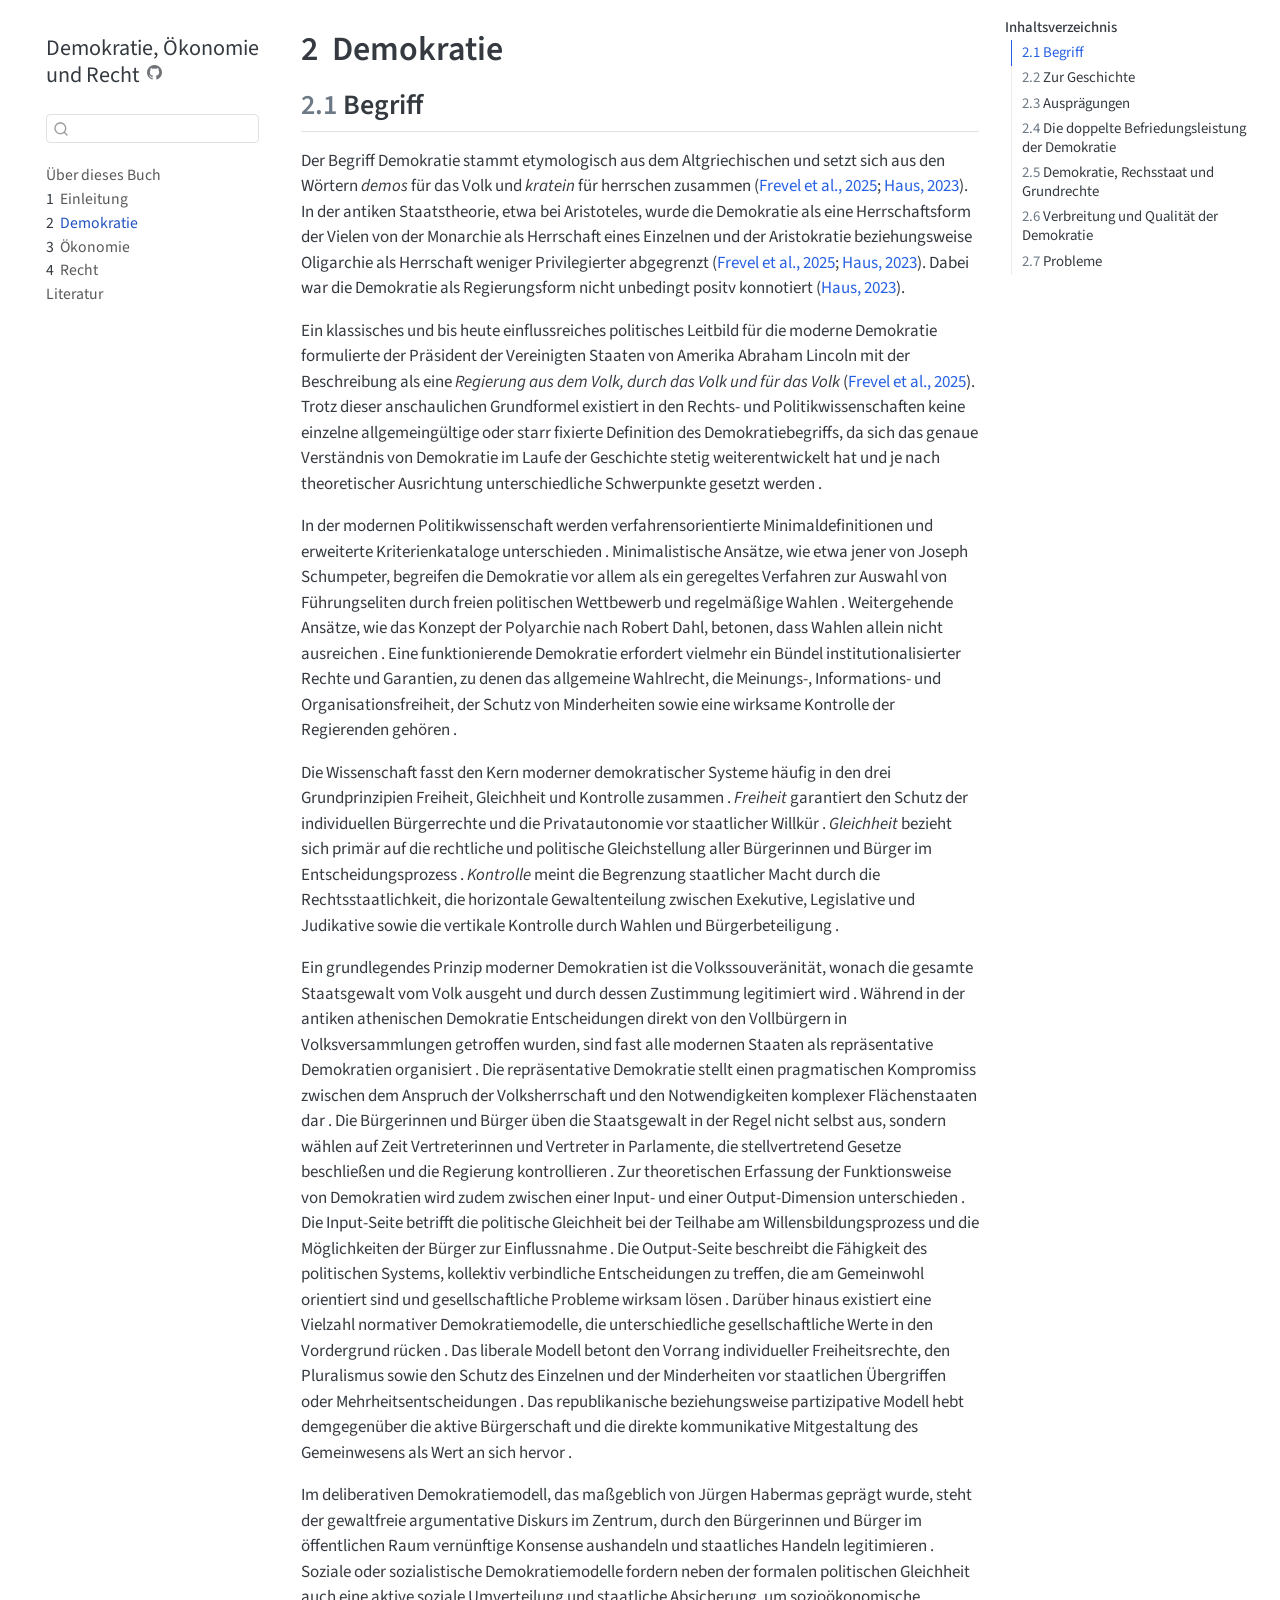
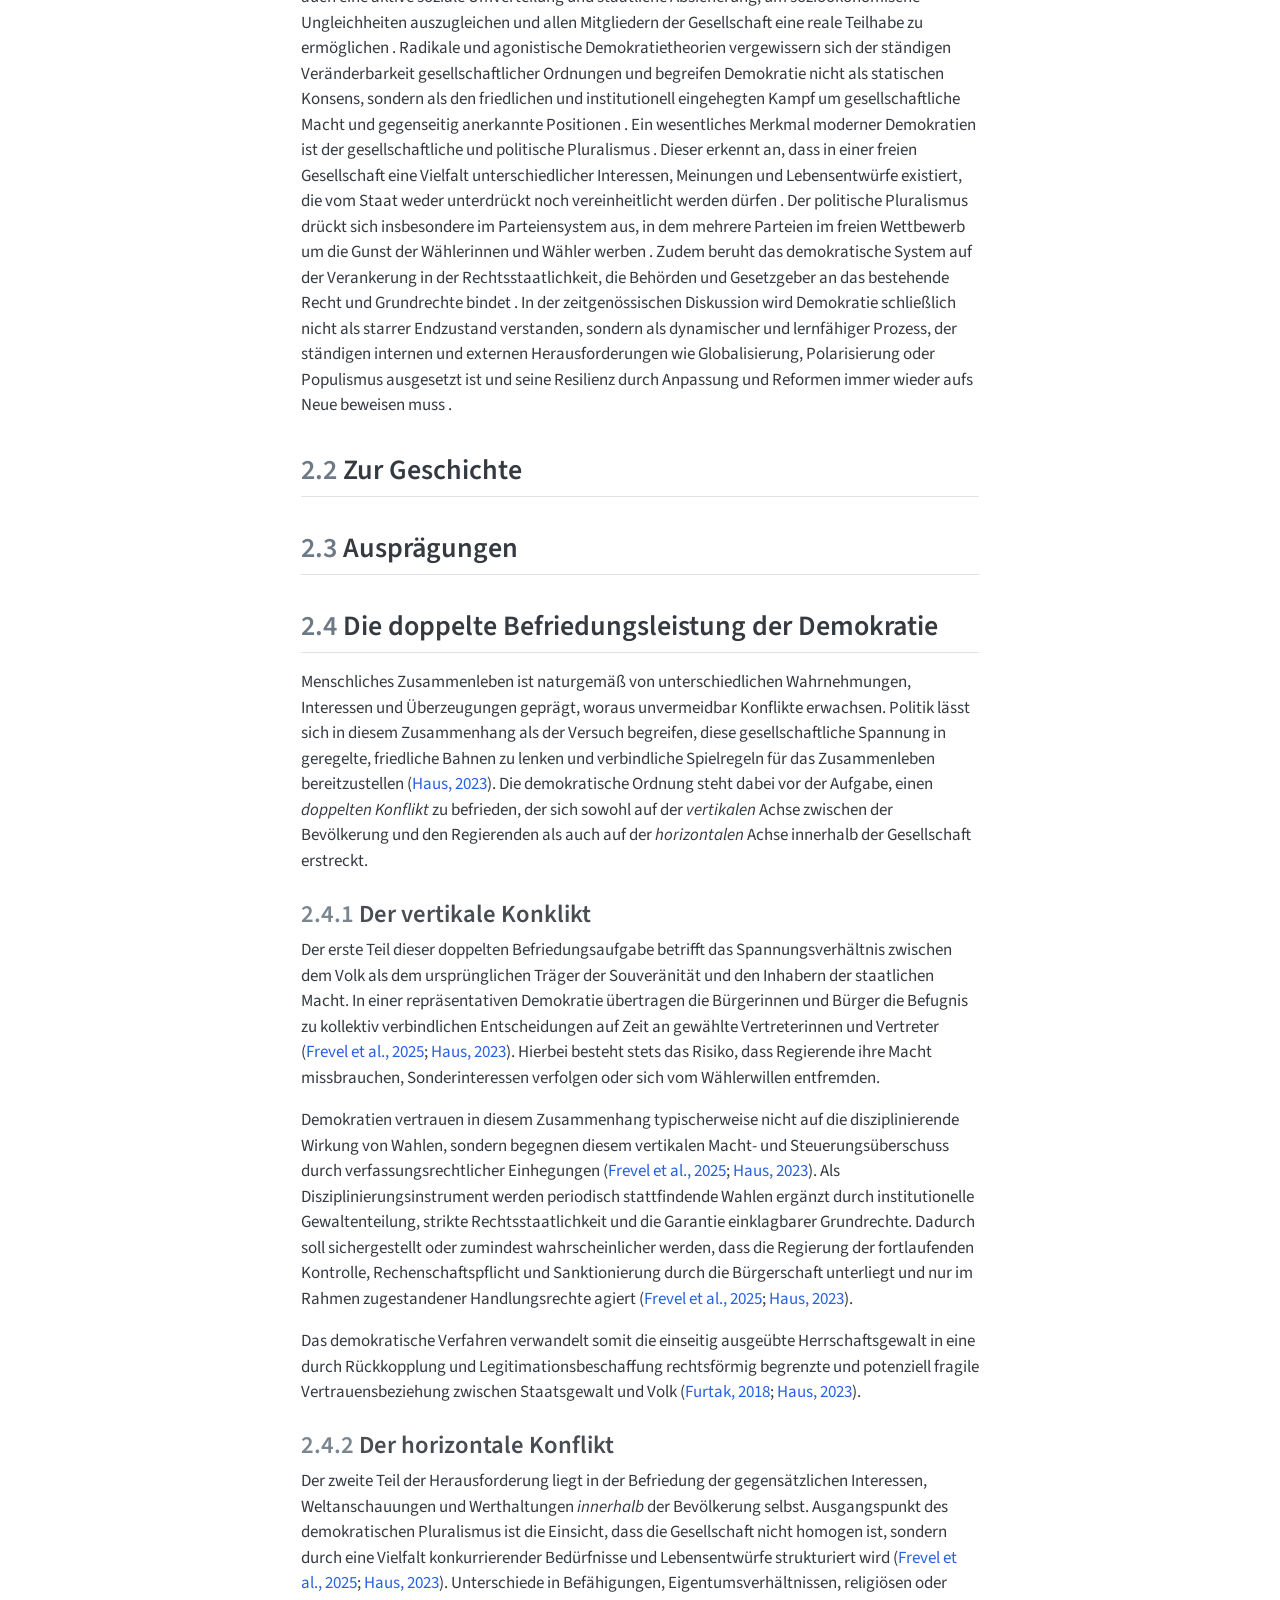
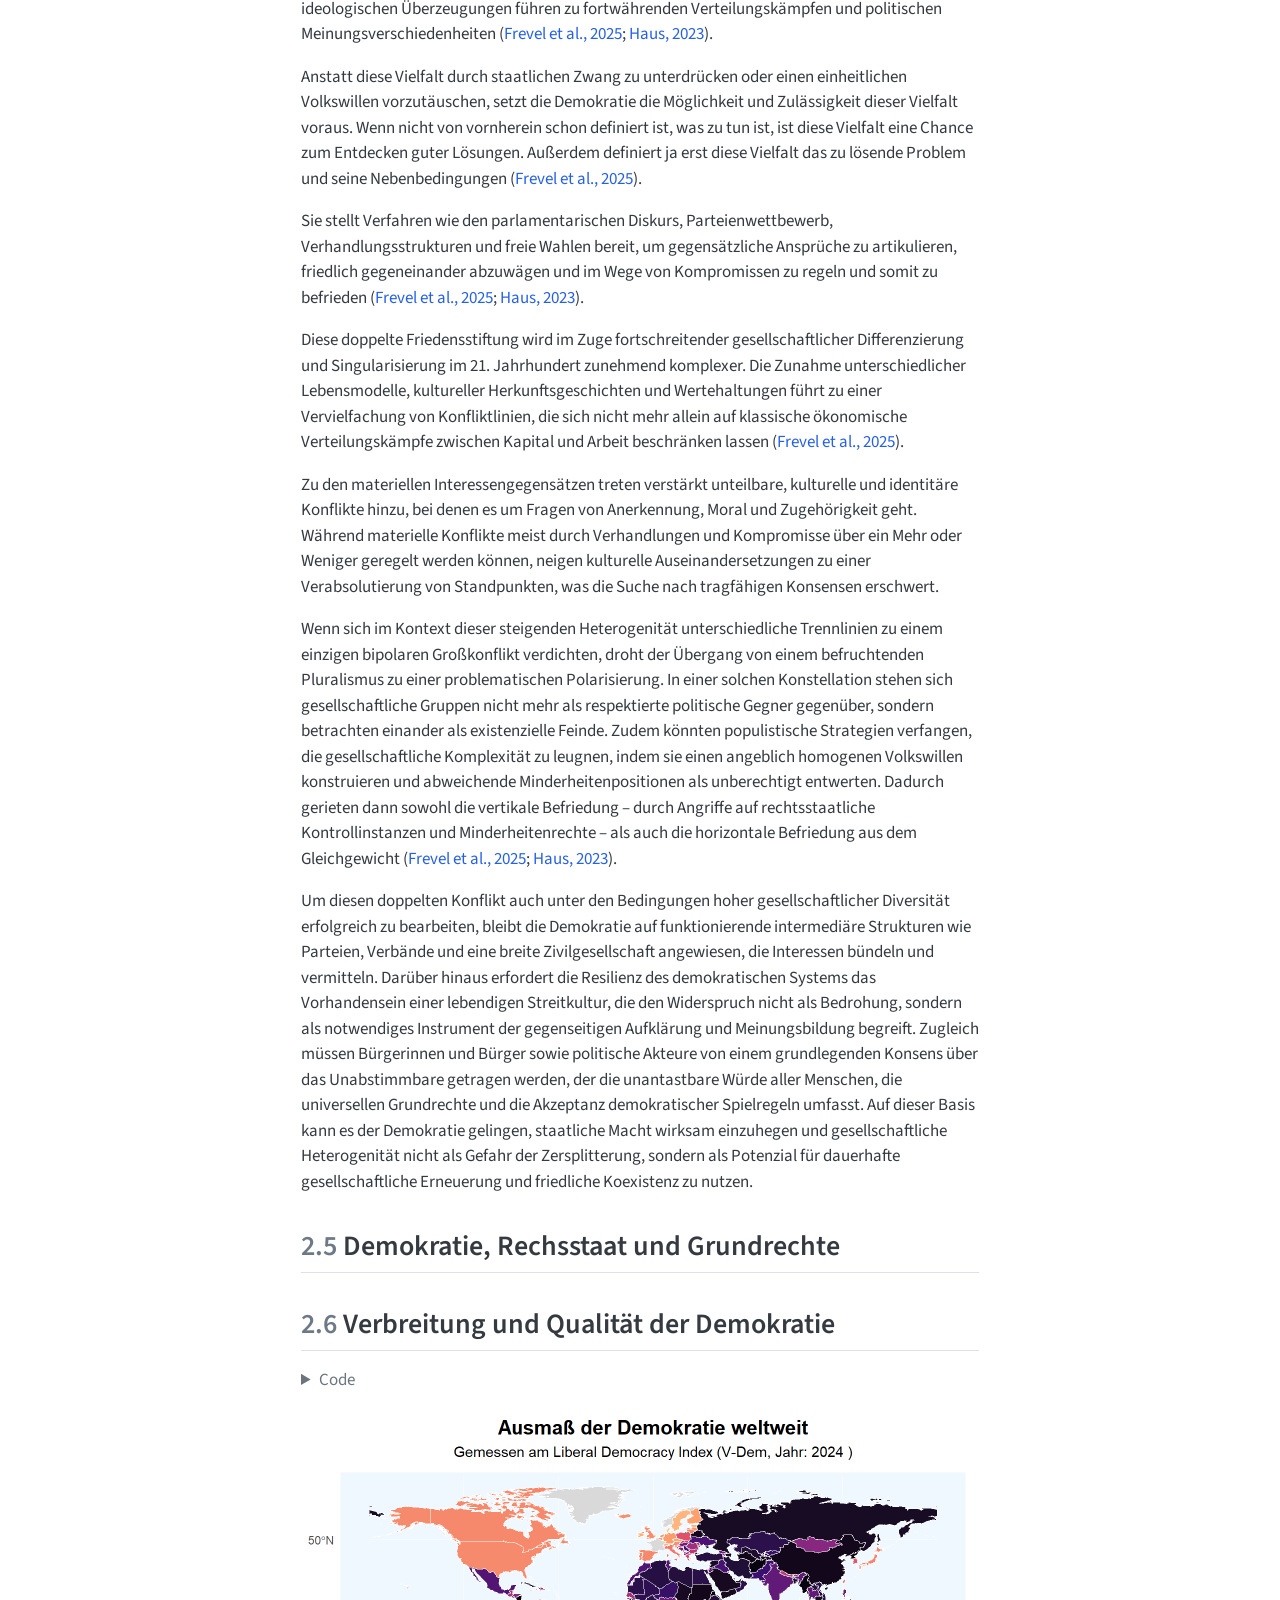
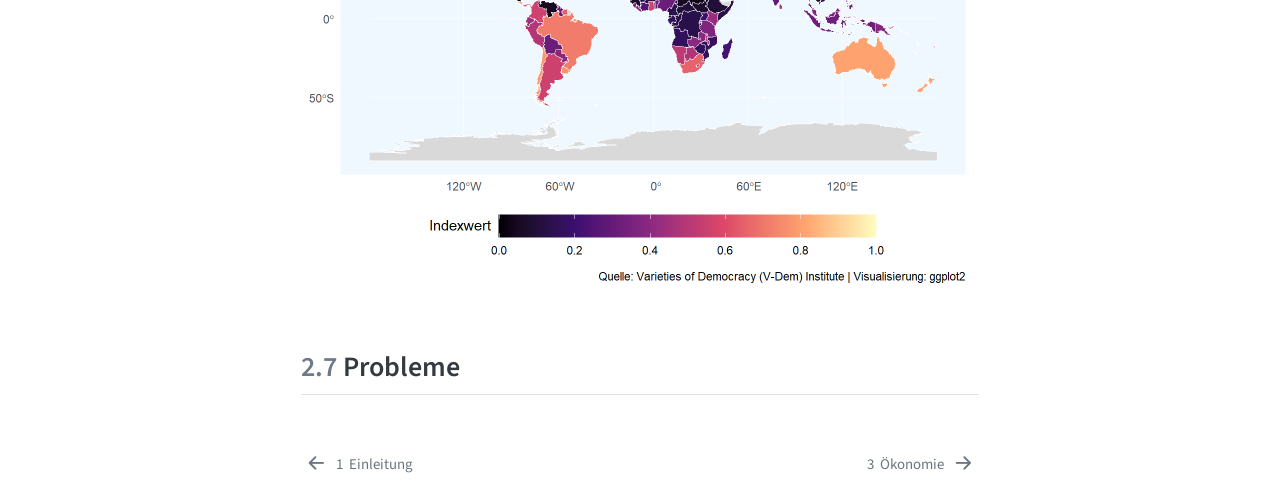
==== commit 0f186f6f: "Pluralismus" ====
--- a/docs/Demokratie.html
+++ b/docs/Demokratie.html
@@ -7,7 +7,7 @@
 <meta name="viewport" content="width=device-width, initial-scale=1.0, user-scalable=yes">
 
 
-<title>1&nbsp; Demokratie – Demokratie, Ökonomie und Recht</title>
+<title>2&nbsp; Demokratie – Demokratie, Ökonomie und Recht</title>
 <style>
 /* Default styles provided by pandoc.
 ** See https://pandoc.org/MANUAL.html#variables-for-html for config info.
@@ -25,6 +25,41 @@
   width: 0.8em;
   margin: 0 0.8em 0.2em -1em; /* quarto-specific, see https://github.com/quarto-dev/quarto-cli/issues/4556 */ 
   vertical-align: middle;
+}
+/* CSS for syntax highlighting */
+html { -webkit-text-size-adjust: 100%; }
+pre > code.sourceCode { white-space: pre; position: relative; }
+pre > code.sourceCode > span { display: inline-block; line-height: 1.25; }
+pre > code.sourceCode > span:empty { height: 1.2em; }
+.sourceCode { overflow: visible; }
+code.sourceCode > span { color: inherit; text-decoration: inherit; }
+div.sourceCode { margin: 1em 0; }
+pre.sourceCode { margin: 0; }
+@media screen {
+div.sourceCode { overflow: auto; }
+}
+@media print {
+pre > code.sourceCode { white-space: pre-wrap; }
+pre > code.sourceCode > span { text-indent: -5em; padding-left: 5em; }
+}
+pre.numberSource code
+  { counter-reset: source-line 0; }
+pre.numberSource code > span
+  { position: relative; left: -4em; counter-increment: source-line; }
+pre.numberSource code > span > a:first-child::before
+  { content: counter(source-line);
+    position: relative; left: -1em; text-align: right; vertical-align: baseline;
+    border: none; display: inline-block;
+    -webkit-touch-callout: none; -webkit-user-select: none;
+    -khtml-user-select: none; -moz-user-select: none;
+    -ms-user-select: none; user-select: none;
+    padding: 0 4px; width: 4em;
+  }
+pre.numberSource { margin-left: 3em;  padding-left: 4px; }
+div.sourceCode
+  {   }
+@media screen {
+pre > code.sourceCode > span > a:first-child::before { text-decoration: underline; }
 }
 /* CSS for citations */
 div.csl-bib-body { }
@@ -57,7 +92,7 @@
 <script src="site_libs/quarto-search/quarto-search.js"></script>
 <meta name="quarto:offset" content="./">
 <link href="./Oekonomie.html" rel="next">
-<link href="./index.html" rel="prev">
+<link href="./Einleitung.html" rel="prev">
 <script src="site_libs/quarto-html/quarto.js" type="module"></script>
 <script src="site_libs/quarto-html/tabsets/tabsets.js" type="module"></script>
 <script src="site_libs/quarto-html/popper.min.js"></script>
@@ -108,7 +143,7 @@
       <button type="button" class="quarto-btn-toggle btn" data-bs-toggle="collapse" role="button" data-bs-target=".quarto-sidebar-collapse-item" aria-controls="quarto-sidebar" aria-expanded="false" aria-label="Seitenleiste umschalten" onclick="if (window.quartoToggleHeadroom) { window.quartoToggleHeadroom(); }">
         <i class="bi bi-layout-text-sidebar-reverse"></i>
       </button>
-        <nav class="quarto-page-breadcrumbs" aria-label="breadcrumb"><ol class="breadcrumb"><li class="breadcrumb-item"><a href="./Demokratie.html"><span class="chapter-number">1</span>&nbsp; <span class="chapter-title">Demokratie</span></a></li></ol></nav>
+        <nav class="quarto-page-breadcrumbs" aria-label="breadcrumb"><ol class="breadcrumb"><li class="breadcrumb-item"><a href="./Demokratie.html"><span class="chapter-number">2</span>&nbsp; <span class="chapter-title">Demokratie</span></a></li></ol></nav>
         <a class="flex-grow-1" role="navigation" data-bs-toggle="collapse" data-bs-target=".quarto-sidebar-collapse-item" aria-controls="quarto-sidebar" aria-expanded="false" aria-label="Seitenleiste umschalten" onclick="if (window.quartoToggleHeadroom) { window.quartoToggleHeadroom(); }">      
         </a>
       <button type="button" class="btn quarto-search-button" aria-label="Suchen" onclick="window.quartoOpenSearch();">
@@ -144,20 +179,26 @@
 </li>
         <li class="sidebar-item">
   <div class="sidebar-item-container"> 
+  <a href="./Einleitung.html" class="sidebar-item-text sidebar-link">
+ <span class="menu-text"><span class="chapter-number">1</span>&nbsp; <span class="chapter-title">Einleitung</span></span></a>
+  </div>
+</li>
+        <li class="sidebar-item">
+  <div class="sidebar-item-container"> 
   <a href="./Demokratie.html" class="sidebar-item-text sidebar-link active">
- <span class="menu-text"><span class="chapter-number">1</span>&nbsp; <span class="chapter-title">Demokratie</span></span></a>
+ <span class="menu-text"><span class="chapter-number">2</span>&nbsp; <span class="chapter-title">Demokratie</span></span></a>
   </div>
 </li>
         <li class="sidebar-item">
   <div class="sidebar-item-container"> 
   <a href="./Oekonomie.html" class="sidebar-item-text sidebar-link">
- <span class="menu-text"><span class="chapter-number">2</span>&nbsp; <span class="chapter-title">Ökonomie</span></span></a>
+ <span class="menu-text"><span class="chapter-number">3</span>&nbsp; <span class="chapter-title">Ökonomie</span></span></a>
   </div>
 </li>
         <li class="sidebar-item">
   <div class="sidebar-item-container"> 
   <a href="./Recht.html" class="sidebar-item-text sidebar-link">
- <span class="menu-text"><span class="chapter-number">3</span>&nbsp; <span class="chapter-title">Recht</span></span></a>
+ <span class="menu-text"><span class="chapter-number">4</span>&nbsp; <span class="chapter-title">Recht</span></span></a>
   </div>
 </li>
         <li class="sidebar-item">
@@ -176,12 +217,17 @@
     <h2 id="toc-title">Inhaltsverzeichnis</h2>
    
   <ul>
-  <li><a href="#begriff" id="toc-begriff" class="nav-link active" data-scroll-target="#begriff"><span class="header-section-number">1.1</span> Begriff</a></li>
-  <li><a href="#zur-geschichte" id="toc-zur-geschichte" class="nav-link" data-scroll-target="#zur-geschichte"><span class="header-section-number">1.2</span> Zur Geschichte</a></li>
-  <li><a href="#ausprägungen" id="toc-ausprägungen" class="nav-link" data-scroll-target="#ausprägungen"><span class="header-section-number">1.3</span> Ausprägungen</a></li>
-  <li><a href="#funktionen-der-demokratie" id="toc-funktionen-der-demokratie" class="nav-link" data-scroll-target="#funktionen-der-demokratie"><span class="header-section-number">1.4</span> Funktionen der Demokratie</a></li>
-  <li><a href="#demokratie-rechsstaat-und-grundrechte" id="toc-demokratie-rechsstaat-und-grundrechte" class="nav-link" data-scroll-target="#demokratie-rechsstaat-und-grundrechte"><span class="header-section-number">1.5</span> Demokratie, Rechsstaat und Grundrechte</a></li>
-  <li><a href="#probleme" id="toc-probleme" class="nav-link" data-scroll-target="#probleme"><span class="header-section-number">1.6</span> Probleme</a></li>
+  <li><a href="#begriff" id="toc-begriff" class="nav-link active" data-scroll-target="#begriff"><span class="header-section-number">2.1</span> Begriff</a></li>
+  <li><a href="#zur-geschichte" id="toc-zur-geschichte" class="nav-link" data-scroll-target="#zur-geschichte"><span class="header-section-number">2.2</span> Zur Geschichte</a></li>
+  <li><a href="#ausprägungen" id="toc-ausprägungen" class="nav-link" data-scroll-target="#ausprägungen"><span class="header-section-number">2.3</span> Ausprägungen</a></li>
+  <li><a href="#die-doppelte-befriedungsleistung-der-demokratie" id="toc-die-doppelte-befriedungsleistung-der-demokratie" class="nav-link" data-scroll-target="#die-doppelte-befriedungsleistung-der-demokratie"><span class="header-section-number">2.4</span> Die doppelte Befriedungsleistung der Demokratie</a>
+  <ul class="collapse">
+  <li><a href="#der-vertikale-konklikt" id="toc-der-vertikale-konklikt" class="nav-link" data-scroll-target="#der-vertikale-konklikt"><span class="header-section-number">2.4.1</span> Der vertikale Konklikt</a></li>
+  <li><a href="#der-horizontale-konflikt" id="toc-der-horizontale-konflikt" class="nav-link" data-scroll-target="#der-horizontale-konflikt"><span class="header-section-number">2.4.2</span> Der horizontale Konflikt</a></li>
+  </ul></li>
+  <li><a href="#demokratie-rechsstaat-und-grundrechte" id="toc-demokratie-rechsstaat-und-grundrechte" class="nav-link" data-scroll-target="#demokratie-rechsstaat-und-grundrechte"><span class="header-section-number">2.5</span> Demokratie, Rechsstaat und Grundrechte</a></li>
+  <li><a href="#verbreitung-und-qualität-der-demokratie" id="toc-verbreitung-und-qualität-der-demokratie" class="nav-link" data-scroll-target="#verbreitung-und-qualität-der-demokratie"><span class="header-section-number">2.6</span> Verbreitung und Qualität der Demokratie</a></li>
+  <li><a href="#probleme" id="toc-probleme" class="nav-link" data-scroll-target="#probleme"><span class="header-section-number">2.7</span> Probleme</a></li>
   </ul>
 </nav>
     </div>
@@ -190,7 +236,7 @@
 
 <header id="title-block-header" class="quarto-title-block default">
 <div class="quarto-title">
-<h1 class="title"><span class="chapter-number">1</span>&nbsp; <span class="chapter-title">Demokratie</span></h1>
+<h1 class="title"><span class="chapter-number">2</span>&nbsp; <span class="chapter-title">Demokratie</span></h1>
 </div>
 
 
@@ -207,8 +253,8 @@
 </header>
 
 
-<section id="begriff" class="level2" data-number="1.1">
-<h2 data-number="1.1" class="anchored" data-anchor-id="begriff"><span class="header-section-number">1.1</span> Begriff</h2>
+<section id="begriff" class="level2" data-number="2.1">
+<h2 data-number="2.1" class="anchored" data-anchor-id="begriff"><span class="header-section-number">2.1</span> Begriff</h2>
 <p>Der Begriff Demokratie stammt etymologisch aus dem Altgriechischen und setzt sich aus den Wörtern <em>demos</em> für das Volk und <em>kratein</em> für herrschen zusammen <span class="citation" data-cites="haus_grundlagen_2023 frevel_demokratie_2025">(<a href="references.html#ref-frevel_demokratie_2025" role="doc-biblioref">Frevel et al., 2025</a>; <a href="references.html#ref-haus_grundlagen_2023" role="doc-biblioref">Haus, 2023</a>)</span>. In der antiken Staatstheorie, etwa bei Aristoteles, wurde die Demokratie als eine Herrschaftsform der Vielen von der Monarchie als Herrschaft eines Einzelnen und der Aristokratie beziehungsweise Oligarchie als Herrschaft weniger Privilegierter abgegrenzt <span class="citation" data-cites="haus_grundlagen_2023 frevel_demokratie_2025">(<a href="references.html#ref-frevel_demokratie_2025" role="doc-biblioref">Frevel et al., 2025</a>; <a href="references.html#ref-haus_grundlagen_2023" role="doc-biblioref">Haus, 2023</a>)</span>. Dabei war die Demokratie als Regierungsform nicht unbedingt positv konnotiert <span class="citation" data-cites="haus_grundlagen_2023">(<a href="references.html#ref-haus_grundlagen_2023" role="doc-biblioref">Haus, 2023</a>)</span>.</p>
 <p>Ein klassisches und bis heute einflussreiches politisches Leitbild für die moderne Demokratie formulierte der Präsident der Vereinigten Staaten von Amerika Abraham Lincoln mit der Beschreibung als eine <em>Regierung aus dem Volk, durch das Volk und für das Volk</em> <span class="citation" data-cites="frevel_demokratie_2025">(<a href="references.html#ref-frevel_demokratie_2025" role="doc-biblioref">Frevel et al., 2025</a>)</span>. Trotz dieser anschaulichen Grundformel existiert in den Rechts- und Politikwissenschaften keine einzelne allgemeingültige oder starr fixierte Definition des Demokratiebegriffs, da sich das genaue Verständnis von Demokratie im Laufe der Geschichte stetig weiterentwickelt hat und je nach theoretischer Ausrichtung unterschiedliche Schwerpunkte gesetzt werden .</p>
 <p>In der modernen Politikwissenschaft werden verfahrensorientierte Minimaldefinitionen und erweiterte Kriterienkataloge unterschieden . Minimalistische Ansätze, wie etwa jener von Joseph Schumpeter, begreifen die Demokratie vor allem als ein geregeltes Verfahren zur Auswahl von Führungseliten durch freien politischen Wettbewerb und regelmäßige Wahlen . Weitergehende Ansätze, wie das Konzept der Polyarchie nach Robert Dahl, betonen, dass Wahlen allein nicht ausreichen . Eine funktionierende Demokratie erfordert vielmehr ein Bündel institutionalisierter Rechte und Garantien, zu denen das allgemeine Wahlrecht, die Meinungs-, Informations- und Organisationsfreiheit, der Schutz von Minderheiten sowie eine wirksame Kontrolle der Regierenden gehören .</p>
@@ -216,25 +262,120 @@
 <p>Ein grundlegendes Prinzip moderner Demokratien ist die Volkssouveränität, wonach die gesamte Staatsgewalt vom Volk ausgeht und durch dessen Zustimmung legitimiert wird . Während in der antiken athenischen Demokratie Entscheidungen direkt von den Vollbürgern in Volksversammlungen getroffen wurden, sind fast alle modernen Staaten als repräsentative Demokratien organisiert . Die repräsentative Demokratie stellt einen pragmatischen Kompromiss zwischen dem Anspruch der Volksherrschaft und den Notwendigkeiten komplexer Flächenstaaten dar . Die Bürgerinnen und Bürger üben die Staatsgewalt in der Regel nicht selbst aus, sondern wählen auf Zeit Vertreterinnen und Vertreter in Parlamente, die stellvertretend Gesetze beschließen und die Regierung kontrollieren . Zur theoretischen Erfassung der Funktionsweise von Demokratien wird zudem zwischen einer Input- und einer Output-Dimension unterschieden . Die Input-Seite betrifft die politische Gleichheit bei der Teilhabe am Willensbildungsprozess und die Möglichkeiten der Bürger zur Einflussnahme . Die Output-Seite beschreibt die Fähigkeit des politischen Systems, kollektiv verbindliche Entscheidungen zu treffen, die am Gemeinwohl orientiert sind und gesellschaftliche Probleme wirksam lösen . Darüber hinaus existiert eine Vielzahl normativer Demokratiemodelle, die unterschiedliche gesellschaftliche Werte in den Vordergrund rücken . Das liberale Modell betont den Vorrang individueller Freiheitsrechte, den Pluralismus sowie den Schutz des Einzelnen und der Minderheiten vor staatlichen Übergriffen oder Mehrheitsentscheidungen . Das republikanische beziehungsweise partizipative Modell hebt demgegenüber die aktive Bürgerschaft und die direkte kommunikative Mitgestaltung des Gemeinwesens als Wert an sich hervor .</p>
 <p>Im deliberativen Demokratiemodell, das maßgeblich von Jürgen Habermas geprägt wurde, steht der gewaltfreie argumentative Diskurs im Zentrum, durch den Bürgerinnen und Bürger im öffentlichen Raum vernünftige Konsense aushandeln und staatliches Handeln legitimieren . Soziale oder sozialistische Demokratiemodelle fordern neben der formalen politischen Gleichheit auch eine aktive soziale Umverteilung und staatliche Absicherung, um sozioökonomische Ungleichheiten auszugleichen und allen Mitgliedern der Gesellschaft eine reale Teilhabe zu ermöglichen . Radikale und agonistische Demokratietheorien vergewissern sich der ständigen Veränderbarkeit gesellschaftlicher Ordnungen und begreifen Demokratie nicht als statischen Konsens, sondern als den friedlichen und institutionell eingehegten Kampf um gesellschaftliche Macht und gegenseitig anerkannte Positionen . Ein wesentliches Merkmal moderner Demokratien ist der gesellschaftliche und politische Pluralismus . Dieser erkennt an, dass in einer freien Gesellschaft eine Vielfalt unterschiedlicher Interessen, Meinungen und Lebensentwürfe existiert, die vom Staat weder unterdrückt noch vereinheitlicht werden dürfen . Der politische Pluralismus drückt sich insbesondere im Parteiensystem aus, in dem mehrere Parteien im freien Wettbewerb um die Gunst der Wählerinnen und Wähler werben . Zudem beruht das demokratische System auf der Verankerung in der Rechtsstaatlichkeit, die Behörden und Gesetzgeber an das bestehende Recht und Grundrechte bindet . In der zeitgenössischen Diskussion wird Demokratie schließlich nicht als starrer Endzustand verstanden, sondern als dynamischer und lernfähiger Prozess, der ständigen internen und externen Herausforderungen wie Globalisierung, Polarisierung oder Populismus ausgesetzt ist und seine Resilienz durch Anpassung und Reformen immer wieder aufs Neue beweisen muss .</p>
 </section>
-<section id="zur-geschichte" class="level2" data-number="1.2">
-<h2 data-number="1.2" class="anchored" data-anchor-id="zur-geschichte"><span class="header-section-number">1.2</span> Zur Geschichte</h2>
+<section id="zur-geschichte" class="level2" data-number="2.2">
+<h2 data-number="2.2" class="anchored" data-anchor-id="zur-geschichte"><span class="header-section-number">2.2</span> Zur Geschichte</h2>
 </section>
-<section id="ausprägungen" class="level2" data-number="1.3">
-<h2 data-number="1.3" class="anchored" data-anchor-id="ausprägungen"><span class="header-section-number">1.3</span> Ausprägungen</h2>
+<section id="ausprägungen" class="level2" data-number="2.3">
+<h2 data-number="2.3" class="anchored" data-anchor-id="ausprägungen"><span class="header-section-number">2.3</span> Ausprägungen</h2>
 </section>
-<section id="funktionen-der-demokratie" class="level2" data-number="1.4">
-<h2 data-number="1.4" class="anchored" data-anchor-id="funktionen-der-demokratie"><span class="header-section-number">1.4</span> Funktionen der Demokratie</h2>
+<section id="die-doppelte-befriedungsleistung-der-demokratie" class="level2" data-number="2.4">
+<h2 data-number="2.4" class="anchored" data-anchor-id="die-doppelte-befriedungsleistung-der-demokratie"><span class="header-section-number">2.4</span> Die doppelte Befriedungsleistung der Demokratie</h2>
+<p>Menschliches Zusammenleben ist naturgemäß von unterschiedlichen Wahrnehmungen, Interessen und Überzeugungen geprägt, woraus unvermeidbar Konflikte erwachsen. Politik lässt sich in diesem Zusammenhang als der Versuch begreifen, diese gesellschaftliche Spannung in geregelte, friedliche Bahnen zu lenken und verbindliche Spielregeln für das Zusammenleben bereitzustellen <span class="citation" data-cites="haus_grundlagen_2023">(<a href="references.html#ref-haus_grundlagen_2023" role="doc-biblioref">Haus, 2023</a>)</span>. Die demokratische Ordnung steht dabei vor der Aufgabe, einen <em>doppelten Konflikt</em> zu befrieden, der sich sowohl auf der <em>vertikalen</em> Achse zwischen der Bevölkerung und den Regierenden als auch auf der <em>horizontalen</em> Achse innerhalb der Gesellschaft erstreckt.</p>
+<section id="der-vertikale-konklikt" class="level3" data-number="2.4.1">
+<h3 data-number="2.4.1" class="anchored" data-anchor-id="der-vertikale-konklikt"><span class="header-section-number">2.4.1</span> Der vertikale Konklikt</h3>
+<p>Der erste Teil dieser doppelten Befriedungsaufgabe betrifft das Spannungsverhältnis zwischen dem Volk als dem ursprünglichen Träger der Souveränität und den Inhabern der staatlichen Macht. In einer repräsentativen Demokratie übertragen die Bürgerinnen und Bürger die Befugnis zu kollektiv verbindlichen Entscheidungen auf Zeit an gewählte Vertreterinnen und Vertreter <span class="citation" data-cites="haus_grundlagen_2023 frevel_demokratie_2025">(<a href="references.html#ref-frevel_demokratie_2025" role="doc-biblioref">Frevel et al., 2025</a>; <a href="references.html#ref-haus_grundlagen_2023" role="doc-biblioref">Haus, 2023</a>)</span>. Hierbei besteht stets das Risiko, dass Regierende ihre Macht missbrauchen, Sonderinteressen verfolgen oder sich vom Wählerwillen entfremden.</p>
+<p>Demokratien vertrauen in diesem Zusammenhang typischerweise nicht auf die disziplinierende Wirkung von Wahlen, sondern begegnen diesem vertikalen Macht- und Steuerungsüberschuss durch verfassungsrechtlicher Einhegungen <span class="citation" data-cites="haus_grundlagen_2023 frevel_demokratie_2025">(<a href="references.html#ref-frevel_demokratie_2025" role="doc-biblioref">Frevel et al., 2025</a>; <a href="references.html#ref-haus_grundlagen_2023" role="doc-biblioref">Haus, 2023</a>)</span>. Als Disziplinierungsinstrument werden periodisch stattfindende Wahlen ergänzt durch institutionelle Gewaltenteilung, strikte Rechtsstaatlichkeit und die Garantie einklagbarer Grundrechte. Dadurch soll sichergestellt oder zumindest wahrscheinlicher werden, dass die Regierung der fortlaufenden Kontrolle, Rechenschaftspflicht und Sanktionierung durch die Bürgerschaft unterliegt und nur im Rahmen zugestandener Handlungsrechte agiert <span class="citation" data-cites="haus_grundlagen_2023 frevel_demokratie_2025">(<a href="references.html#ref-frevel_demokratie_2025" role="doc-biblioref">Frevel et al., 2025</a>; <a href="references.html#ref-haus_grundlagen_2023" role="doc-biblioref">Haus, 2023</a>)</span>.</p>
+<p>Das demokratische Verfahren verwandelt somit die einseitig ausgeübte Herrschaftsgewalt in eine durch Rückkopplung und Legitimationsbeschaffung rechtsförmig begrenzte und potenziell fragile Vertrauensbeziehung zwischen Staatsgewalt und Volk <span class="citation" data-cites="haus_grundlagen_2023 furtak_demokratische_2018">(<a href="references.html#ref-furtak_demokratische_2018" role="doc-biblioref">Furtak, 2018</a>; <a href="references.html#ref-haus_grundlagen_2023" role="doc-biblioref">Haus, 2023</a>)</span>.</p>
 </section>
-<section id="demokratie-rechsstaat-und-grundrechte" class="level2" data-number="1.5">
-<h2 data-number="1.5" class="anchored" data-anchor-id="demokratie-rechsstaat-und-grundrechte"><span class="header-section-number">1.5</span> Demokratie, Rechsstaat und Grundrechte</h2>
+<section id="der-horizontale-konflikt" class="level3" data-number="2.4.2">
+<h3 data-number="2.4.2" class="anchored" data-anchor-id="der-horizontale-konflikt"><span class="header-section-number">2.4.2</span> Der horizontale Konflikt</h3>
+<p>Der zweite Teil der Herausforderung liegt in der Befriedung der gegensätzlichen Interessen, Weltanschauungen und Werthaltungen <em>innerhalb</em> der Bevölkerung selbst. Ausgangspunkt des demokratischen Pluralismus ist die Einsicht, dass die Gesellschaft nicht homogen ist, sondern durch eine Vielfalt konkurrierender Bedürfnisse und Lebensentwürfe strukturiert wird <span class="citation" data-cites="haus_grundlagen_2023 frevel_demokratie_2025">(<a href="references.html#ref-frevel_demokratie_2025" role="doc-biblioref">Frevel et al., 2025</a>; <a href="references.html#ref-haus_grundlagen_2023" role="doc-biblioref">Haus, 2023</a>)</span>. Unterschiede in Befähigungen, Eigentumsverhältnissen, religiösen oder ideologischen Überzeugungen führen zu fortwährenden Verteilungskämpfen und politischen Meinungsverschiedenheiten <span class="citation" data-cites="haus_grundlagen_2023 frevel_demokratie_2025">(<a href="references.html#ref-frevel_demokratie_2025" role="doc-biblioref">Frevel et al., 2025</a>; <a href="references.html#ref-haus_grundlagen_2023" role="doc-biblioref">Haus, 2023</a>)</span>.</p>
+<p>Anstatt diese Vielfalt durch staatlichen Zwang zu unterdrücken oder einen einheitlichen Volkswillen vorzutäuschen, setzt die Demokratie die Möglichkeit und Zulässigkeit dieser Vielfalt voraus. Wenn nicht von vornherein schon definiert ist, was zu tun ist, ist diese Vielfalt eine Chance zum Entdecken guter Lösungen. Außerdem definiert ja erst diese Vielfalt das zu lösende Problem und seine Nebenbedingungen <span class="citation" data-cites="frevel_demokratie_2025">(<a href="references.html#ref-frevel_demokratie_2025" role="doc-biblioref">Frevel et al., 2025</a>)</span>.</p>
+<p>Sie stellt Verfahren wie den parlamentarischen Diskurs, Parteienwettbewerb, Verhandlungsstrukturen und freie Wahlen bereit, um gegensätzliche Ansprüche zu artikulieren, friedlich gegeneinander abzuwägen und im Wege von Kompromissen zu regeln und somit zu befrieden <span class="citation" data-cites="haus_grundlagen_2023 frevel_demokratie_2025">(<a href="references.html#ref-frevel_demokratie_2025" role="doc-biblioref">Frevel et al., 2025</a>; <a href="references.html#ref-haus_grundlagen_2023" role="doc-biblioref">Haus, 2023</a>)</span>.</p>
+<p>Diese doppelte Friedensstiftung wird im Zuge fortschreitender gesellschaftlicher Differenzierung und Singularisierung im 21. Jahrhundert zunehmend komplexer. Die Zunahme unterschiedlicher Lebensmodelle, kultureller Herkunftsgeschichten und Wertehaltungen führt zu einer Vervielfachung von Konfliktlinien, die sich nicht mehr allein auf klassische ökonomische Verteilungskämpfe zwischen Kapital und Arbeit beschränken lassen <span class="citation" data-cites="frevel_demokratie_2025">(<a href="references.html#ref-frevel_demokratie_2025" role="doc-biblioref">Frevel et al., 2025</a>)</span>.</p>
+<p>Zu den materiellen Interessengegensätzen treten verstärkt unteilbare, kulturelle und identitäre Konflikte hinzu, bei denen es um Fragen von Anerkennung, Moral und Zugehörigkeit geht. Während materielle Konflikte meist durch Verhandlungen und Kompromisse über ein Mehr oder Weniger geregelt werden können, neigen kulturelle Auseinandersetzungen zu einer Verabsolutierung von Standpunkten, was die Suche nach tragfähigen Konsensen erschwert.</p>
+<p>Wenn sich im Kontext dieser steigenden Heterogenität unterschiedliche Trennlinien zu einem einzigen bipolaren Großkonflikt verdichten, droht der Übergang von einem befruchtenden Pluralismus zu einer problematischen Polarisierung. In einer solchen Konstellation stehen sich gesellschaftliche Gruppen nicht mehr als respektierte politische Gegner gegenüber, sondern betrachten einander als existenzielle Feinde. Zudem könnten populistische Strategien verfangen, die gesellschaftliche Komplexität zu leugnen, indem sie einen angeblich homogenen Volkswillen konstruieren und abweichende Minderheitenpositionen als unberechtigt entwerten. Dadurch gerieten dann sowohl die vertikale Befriedung – durch Angriffe auf rechtsstaatliche Kontrollinstanzen und Minderheitenrechte – als auch die horizontale Befriedung aus dem Gleichgewicht <span class="citation" data-cites="frevel_demokratie_2025 haus_grundlagen_2023">(<a href="references.html#ref-frevel_demokratie_2025" role="doc-biblioref">Frevel et al., 2025</a>; <a href="references.html#ref-haus_grundlagen_2023" role="doc-biblioref">Haus, 2023</a>)</span>.</p>
+<p>Um diesen doppelten Konflikt auch unter den Bedingungen hoher gesellschaftlicher Diversität erfolgreich zu bearbeiten, bleibt die Demokratie auf funktionierende intermediäre Strukturen wie Parteien, Verbände und eine breite Zivilgesellschaft angewiesen, die Interessen bündeln und vermitteln. Darüber hinaus erfordert die Resilienz des demokratischen Systems das Vorhandensein einer lebendigen Streitkultur, die den Widerspruch nicht als Bedrohung, sondern als notwendiges Instrument der gegenseitigen Aufklärung und Meinungsbildung begreift. Zugleich müssen Bürgerinnen und Bürger sowie politische Akteure von einem grundlegenden Konsens über das Unabstimmbare getragen werden, der die unantastbare Würde aller Menschen, die universellen Grundrechte und die Akzeptanz demokratischer Spielregeln umfasst. Auf dieser Basis kann es der Demokratie gelingen, staatliche Macht wirksam einzuhegen und gesellschaftliche Heterogenität nicht als Gefahr der Zersplitterung, sondern als Potenzial für dauerhafte gesellschaftliche Erneuerung und friedliche Koexistenz zu nutzen.</p>
 </section>
-<section id="probleme" class="level2" data-number="1.6">
-<h2 data-number="1.6" class="anchored" data-anchor-id="probleme"><span class="header-section-number">1.6</span> Probleme</h2>
+</section>
+<section id="demokratie-rechsstaat-und-grundrechte" class="level2" data-number="2.5">
+<h2 data-number="2.5" class="anchored" data-anchor-id="demokratie-rechsstaat-und-grundrechte"><span class="header-section-number">2.5</span> Demokratie, Rechsstaat und Grundrechte</h2>
+</section>
+<section id="verbreitung-und-qualität-der-demokratie" class="level2" data-number="2.6">
+<h2 data-number="2.6" class="anchored" data-anchor-id="verbreitung-und-qualität-der-demokratie"><span class="header-section-number">2.6</span> Verbreitung und Qualität der Demokratie</h2>
+<div class="cell">
+<details class="code-fold">
+<summary>Code</summary>
+<div class="code-copy-outer-scaffold"><div class="sourceCode cell-code" id="cb1"><pre class="sourceCode r code-with-copy"><code class="sourceCode r"><span id="cb1-1"><a href="#cb1-1" aria-hidden="true" tabindex="-1"></a><span class="co"># 1. Benötigte Pakete installieren &amp; laden</span></span>
+<span id="cb1-2"><a href="#cb1-2" aria-hidden="true" tabindex="-1"></a><span class="cf">if</span> (<span class="sc">!</span><span class="fu">require</span>(<span class="st">"devtools"</span>)) <span class="fu">install.packages</span>(<span class="st">"devtools"</span>)</span>
+<span id="cb1-3"><a href="#cb1-3" aria-hidden="true" tabindex="-1"></a><span class="cf">if</span> (<span class="sc">!</span><span class="fu">require</span>(<span class="st">"vdemdata"</span>)) devtools<span class="sc">::</span><span class="fu">install_github</span>(<span class="st">"vdeminstitute/vdemdata"</span>)</span>
+<span id="cb1-4"><a href="#cb1-4" aria-hidden="true" tabindex="-1"></a><span class="cf">if</span> (<span class="sc">!</span><span class="fu">require</span>(<span class="st">"tidyverse"</span>)) <span class="fu">install.packages</span>(<span class="st">"tidyverse"</span>)</span>
+<span id="cb1-5"><a href="#cb1-5" aria-hidden="true" tabindex="-1"></a><span class="cf">if</span> (<span class="sc">!</span><span class="fu">require</span>(<span class="st">"sf"</span>)) <span class="fu">install.packages</span>(<span class="st">"sf"</span>)</span>
+<span id="cb1-6"><a href="#cb1-6" aria-hidden="true" tabindex="-1"></a><span class="cf">if</span> (<span class="sc">!</span><span class="fu">require</span>(<span class="st">"rnaturalearth"</span>)) <span class="fu">install.packages</span>(<span class="st">"rnaturalearth"</span>)</span>
+<span id="cb1-7"><a href="#cb1-7" aria-hidden="true" tabindex="-1"></a><span class="cf">if</span> (<span class="sc">!</span><span class="fu">require</span>(<span class="st">"rnaturalearthdata"</span>)) <span class="fu">install.packages</span>(<span class="st">"rnaturalearthdata"</span>)</span>
+<span id="cb1-8"><a href="#cb1-8" aria-hidden="true" tabindex="-1"></a></span>
+<span id="cb1-9"><a href="#cb1-9" aria-hidden="true" tabindex="-1"></a><span class="fu">library</span>(vdemdata)</span>
+<span id="cb1-10"><a href="#cb1-10" aria-hidden="true" tabindex="-1"></a><span class="fu">library</span>(tidyverse)</span>
+<span id="cb1-11"><a href="#cb1-11" aria-hidden="true" tabindex="-1"></a><span class="fu">library</span>(sf)</span>
+<span id="cb1-12"><a href="#cb1-12" aria-hidden="true" tabindex="-1"></a><span class="fu">library</span>(rnaturalearth)</span>
+<span id="cb1-13"><a href="#cb1-13" aria-hidden="true" tabindex="-1"></a></span>
+<span id="cb1-14"><a href="#cb1-14" aria-hidden="true" tabindex="-1"></a><span class="co"># 2. Weltkarten-Geodaten laden (sf-Objekt)</span></span>
+<span id="cb1-15"><a href="#cb1-15" aria-hidden="true" tabindex="-1"></a>world <span class="ot">&lt;-</span> <span class="fu">ne_countries</span>(<span class="at">scale =</span> <span class="st">"medium"</span>, <span class="at">returnclass =</span> <span class="st">"sf"</span>)</span>
+<span id="cb1-16"><a href="#cb1-16" aria-hidden="true" tabindex="-1"></a></span>
+<span id="cb1-17"><a href="#cb1-17" aria-hidden="true" tabindex="-1"></a><span class="co"># 3. V-Dem Daten filtern (aktuellstes Jahr, z.B. 2023 oder 2024)</span></span>
+<span id="cb1-18"><a href="#cb1-18" aria-hidden="true" tabindex="-1"></a>vdem_latest <span class="ot">&lt;-</span> vdemdata<span class="sc">::</span>vdem <span class="sc">%&gt;%</span></span>
+<span id="cb1-19"><a href="#cb1-19" aria-hidden="true" tabindex="-1"></a>  <span class="fu">filter</span>(year <span class="sc">==</span> <span class="fu">max</span>(year)) <span class="sc">%&gt;%</span></span>
+<span id="cb1-20"><a href="#cb1-20" aria-hidden="true" tabindex="-1"></a>  <span class="fu">select</span>(</span>
+<span id="cb1-21"><a href="#cb1-21" aria-hidden="true" tabindex="-1"></a>    <span class="at">iso3c =</span> country_text_id, <span class="co"># ISO-3 Code zur eindeutigen Verknüpfung</span></span>
+<span id="cb1-22"><a href="#cb1-22" aria-hidden="true" tabindex="-1"></a>    country_name,</span>
+<span id="cb1-23"><a href="#cb1-23" aria-hidden="true" tabindex="-1"></a>    year,</span>
+<span id="cb1-24"><a href="#cb1-24" aria-hidden="true" tabindex="-1"></a>    v2x_libdem,   <span class="co"># Liberal Democracy Index</span></span>
+<span id="cb1-25"><a href="#cb1-25" aria-hidden="true" tabindex="-1"></a>    v2x_polyarchy <span class="co"># Electoral Democracy Index</span></span>
+<span id="cb1-26"><a href="#cb1-26" aria-hidden="true" tabindex="-1"></a>  )</span>
+<span id="cb1-27"><a href="#cb1-27" aria-hidden="true" tabindex="-1"></a></span>
+<span id="cb1-28"><a href="#cb1-28" aria-hidden="true" tabindex="-1"></a><span class="co"># 4. Geodaten mit V-Dem Indikator zusammenführen (Left Join)</span></span>
+<span id="cb1-29"><a href="#cb1-29" aria-hidden="true" tabindex="-1"></a>map_data <span class="ot">&lt;-</span> world <span class="sc">%&gt;%</span></span>
+<span id="cb1-30"><a href="#cb1-30" aria-hidden="true" tabindex="-1"></a>  <span class="fu">left_join</span>(vdem_latest, <span class="at">by =</span> <span class="fu">c</span>(<span class="st">"iso_a3"</span> <span class="ot">=</span> <span class="st">"iso3c"</span>))</span>
+<span id="cb1-31"><a href="#cb1-31" aria-hidden="true" tabindex="-1"></a></span>
+<span id="cb1-32"><a href="#cb1-32" aria-hidden="true" tabindex="-1"></a><span class="co"># 5. Weltkarte mit ggplot2 &amp; geom_sf() erstellen</span></span>
+<span id="cb1-33"><a href="#cb1-33" aria-hidden="true" tabindex="-1"></a><span class="fu">ggplot</span>(<span class="at">data =</span> map_data) <span class="sc">+</span></span>
+<span id="cb1-34"><a href="#cb1-34" aria-hidden="true" tabindex="-1"></a>  <span class="fu">geom_sf</span>(<span class="fu">aes</span>(<span class="at">fill =</span> v2x_libdem), <span class="at">color =</span> <span class="st">"white"</span>, <span class="at">size =</span> <span class="fl">0.1</span>) <span class="sc">+</span></span>
+<span id="cb1-35"><a href="#cb1-35" aria-hidden="true" tabindex="-1"></a>  <span class="fu">scale_fill_viridis_c</span>(</span>
+<span id="cb1-36"><a href="#cb1-36" aria-hidden="true" tabindex="-1"></a>    <span class="at">option =</span> <span class="st">"magma"</span>,         <span class="co"># Farbskala: "magma", "viridis", "plasma" oder "inferno"</span></span>
+<span id="cb1-37"><a href="#cb1-37" aria-hidden="true" tabindex="-1"></a>    <span class="at">na.value =</span> <span class="st">"grey85"</span>,      <span class="co"># Farbe für Länder ohne V-Dem Daten</span></span>
+<span id="cb1-38"><a href="#cb1-38" aria-hidden="true" tabindex="-1"></a>    <span class="at">limits =</span> <span class="fu">c</span>(<span class="dv">0</span>, <span class="dv">1</span>),</span>
+<span id="cb1-39"><a href="#cb1-39" aria-hidden="true" tabindex="-1"></a>    <span class="at">breaks =</span> <span class="fu">seq</span>(<span class="dv">0</span>, <span class="dv">1</span>, <span class="fl">0.2</span>),</span>
+<span id="cb1-40"><a href="#cb1-40" aria-hidden="true" tabindex="-1"></a>    <span class="at">name =</span> <span class="st">"Indexwert"</span></span>
+<span id="cb1-41"><a href="#cb1-41" aria-hidden="true" tabindex="-1"></a>  ) <span class="sc">+</span></span>
+<span id="cb1-42"><a href="#cb1-42" aria-hidden="true" tabindex="-1"></a>  <span class="fu">coord_sf</span>(<span class="co">#crs = "+proj=moll"</span></span>
+<span id="cb1-43"><a href="#cb1-43" aria-hidden="true" tabindex="-1"></a>    ) <span class="sc">+</span> <span class="co"># Mollweide-Projektion (flächengetreu)</span></span>
+<span id="cb1-44"><a href="#cb1-44" aria-hidden="true" tabindex="-1"></a>  <span class="fu">labs</span>(</span>
+<span id="cb1-45"><a href="#cb1-45" aria-hidden="true" tabindex="-1"></a>    <span class="at">title =</span> <span class="st">"Ausmaß der Demokratie weltweit"</span>,</span>
+<span id="cb1-46"><a href="#cb1-46" aria-hidden="true" tabindex="-1"></a>    <span class="at">subtitle =</span> <span class="fu">paste</span>(<span class="st">"Gemessen am Liberal Democracy Index (V-Dem, Jahr:"</span>, <span class="fu">max</span>(vdem_latest<span class="sc">$</span>year), <span class="st">")"</span>),</span>
+<span id="cb1-47"><a href="#cb1-47" aria-hidden="true" tabindex="-1"></a>    <span class="at">caption =</span> <span class="st">"Quelle: Varieties of Democracy (V-Dem) Institute | Visualisierung: ggplot2"</span>,</span>
+<span id="cb1-48"><a href="#cb1-48" aria-hidden="true" tabindex="-1"></a>    <span class="at">x =</span> <span class="cn">NULL</span>,</span>
+<span id="cb1-49"><a href="#cb1-49" aria-hidden="true" tabindex="-1"></a>    <span class="at">y =</span> <span class="cn">NULL</span></span>
+<span id="cb1-50"><a href="#cb1-50" aria-hidden="true" tabindex="-1"></a>  ) <span class="sc">+</span></span>
+<span id="cb1-51"><a href="#cb1-51" aria-hidden="true" tabindex="-1"></a>  <span class="fu">theme_minimal</span>(<span class="at">base_size =</span> <span class="dv">11</span>) <span class="sc">+</span></span>
+<span id="cb1-52"><a href="#cb1-52" aria-hidden="true" tabindex="-1"></a>  <span class="fu">theme</span>(</span>
+<span id="cb1-53"><a href="#cb1-53" aria-hidden="true" tabindex="-1"></a>    <span class="at">plot.title =</span> <span class="fu">element_text</span>(<span class="at">face =</span> <span class="st">"bold"</span>, <span class="at">size =</span> <span class="dv">15</span>, <span class="at">hjust =</span> <span class="fl">0.5</span>),</span>
+<span id="cb1-54"><a href="#cb1-54" aria-hidden="true" tabindex="-1"></a>    <span class="at">plot.subtitle =</span> <span class="fu">element_text</span>(<span class="at">size =</span> <span class="dv">11</span>, <span class="at">hjust =</span> <span class="fl">0.5</span>, <span class="at">margin =</span> <span class="fu">margin</span>(<span class="at">b =</span> <span class="dv">10</span>)),</span>
+<span id="cb1-55"><a href="#cb1-55" aria-hidden="true" tabindex="-1"></a>    <span class="at">legend.position =</span> <span class="st">"bottom"</span>,</span>
+<span id="cb1-56"><a href="#cb1-56" aria-hidden="true" tabindex="-1"></a>    <span class="at">legend.key.width =</span> <span class="fu">unit</span>(<span class="dv">2</span>, <span class="st">"cm"</span>),</span>
+<span id="cb1-57"><a href="#cb1-57" aria-hidden="true" tabindex="-1"></a>    <span class="at">legend.title =</span> <span class="fu">element_text</span>(<span class="at">vjust =</span> <span class="fl">0.85</span>),</span>
+<span id="cb1-58"><a href="#cb1-58" aria-hidden="true" tabindex="-1"></a>    <span class="at">panel.background =</span> <span class="fu">element_rect</span>(<span class="at">fill =</span> <span class="st">"aliceblue"</span>, <span class="at">color =</span> <span class="cn">NA</span>), <span class="co"># Ozean-Hintergrund</span></span>
+<span id="cb1-59"><a href="#cb1-59" aria-hidden="true" tabindex="-1"></a>    <span class="at">panel.grid.major =</span> <span class="fu">element_line</span>(<span class="at">color =</span> <span class="st">"white"</span>, <span class="at">size =</span> <span class="fl">0.2</span>)</span>
+<span id="cb1-60"><a href="#cb1-60" aria-hidden="true" tabindex="-1"></a>  )</span></code></pre></div><button title="In die Zwischenablage kopieren" class="code-copy-button"><i class="bi"></i></button></div>
+</details>
+<div class="cell-output-display">
+<div>
+<figure class="figure">
+<p><img src="Demokratie_files/figure-html/unnamed-chunk-1-1.png" class="img-fluid figure-img" width="672"></p>
+</figure>
+</div>
+</div>
+</div>
+</section>
+<section id="probleme" class="level2" data-number="2.7">
+<h2 data-number="2.7" class="anchored" data-anchor-id="probleme"><span class="header-section-number">2.7</span> Probleme</h2>
 
 
 <div id="refs" class="references csl-bib-body hanging-indent" data-entry-spacing="0" data-line-spacing="2" role="list" style="display: none">
 <div id="ref-frevel_demokratie_2025" class="csl-entry" role="listitem">
 Frevel, B., Voelzke, N., &amp; Fromm, M. (2025). <em><a href="https://doi.org/10.1007/978-3-658-50027-6">Demokratie: Entwicklung - Gestaltung - Herausforderungen</a></em>. Wiesbaden: Springer Fachmedien.
+</div>
+<div id="ref-furtak_demokratische_2018" class="csl-entry" role="listitem">
+Furtak, F. T. (2018). <em><a href="https://doi.org/10.1007/978-3-658-20783-0">Demokratische Regierungssysteme</a></em>. Wiesbaden: Springer Fachmedien.
 </div>
 <div id="ref-haus_grundlagen_2023" class="csl-entry" role="listitem">
 Haus, M. (2023). <em><a href="https://doi.org/10.1007/978-3-658-41176-3">Grundlagen der Politischen Theorie: Ein Überblick</a></em>. Wiesbaden: Springer Fachmedien.
@@ -645,13 +786,13 @@
   </script>
 <nav class="page-navigation">
   <div class="nav-page nav-page-previous">
-      <a href="./index.html" class="pagination-link" aria-label="Über dieses Buch">
-        <i class="bi bi-arrow-left-short"></i> <span class="nav-page-text">Über dieses Buch</span>
+      <a href="./Einleitung.html" class="pagination-link" aria-label="Einleitung">
+        <i class="bi bi-arrow-left-short"></i> <span class="nav-page-text"><span class="chapter-number">1</span>&nbsp; <span class="chapter-title">Einleitung</span></span>
       </a>          
   </div>
   <div class="nav-page nav-page-next">
       <a href="./Oekonomie.html" class="pagination-link" aria-label="Ökonomie">
-        <span class="nav-page-text"><span class="chapter-number">2</span>&nbsp; <span class="chapter-title">Ökonomie</span></span> <i class="bi bi-arrow-right-short"></i>
+        <span class="nav-page-text"><span class="chapter-number">3</span>&nbsp; <span class="chapter-title">Ökonomie</span></span> <i class="bi bi-arrow-right-short"></i>
       </a>
   </div>
 </nav>
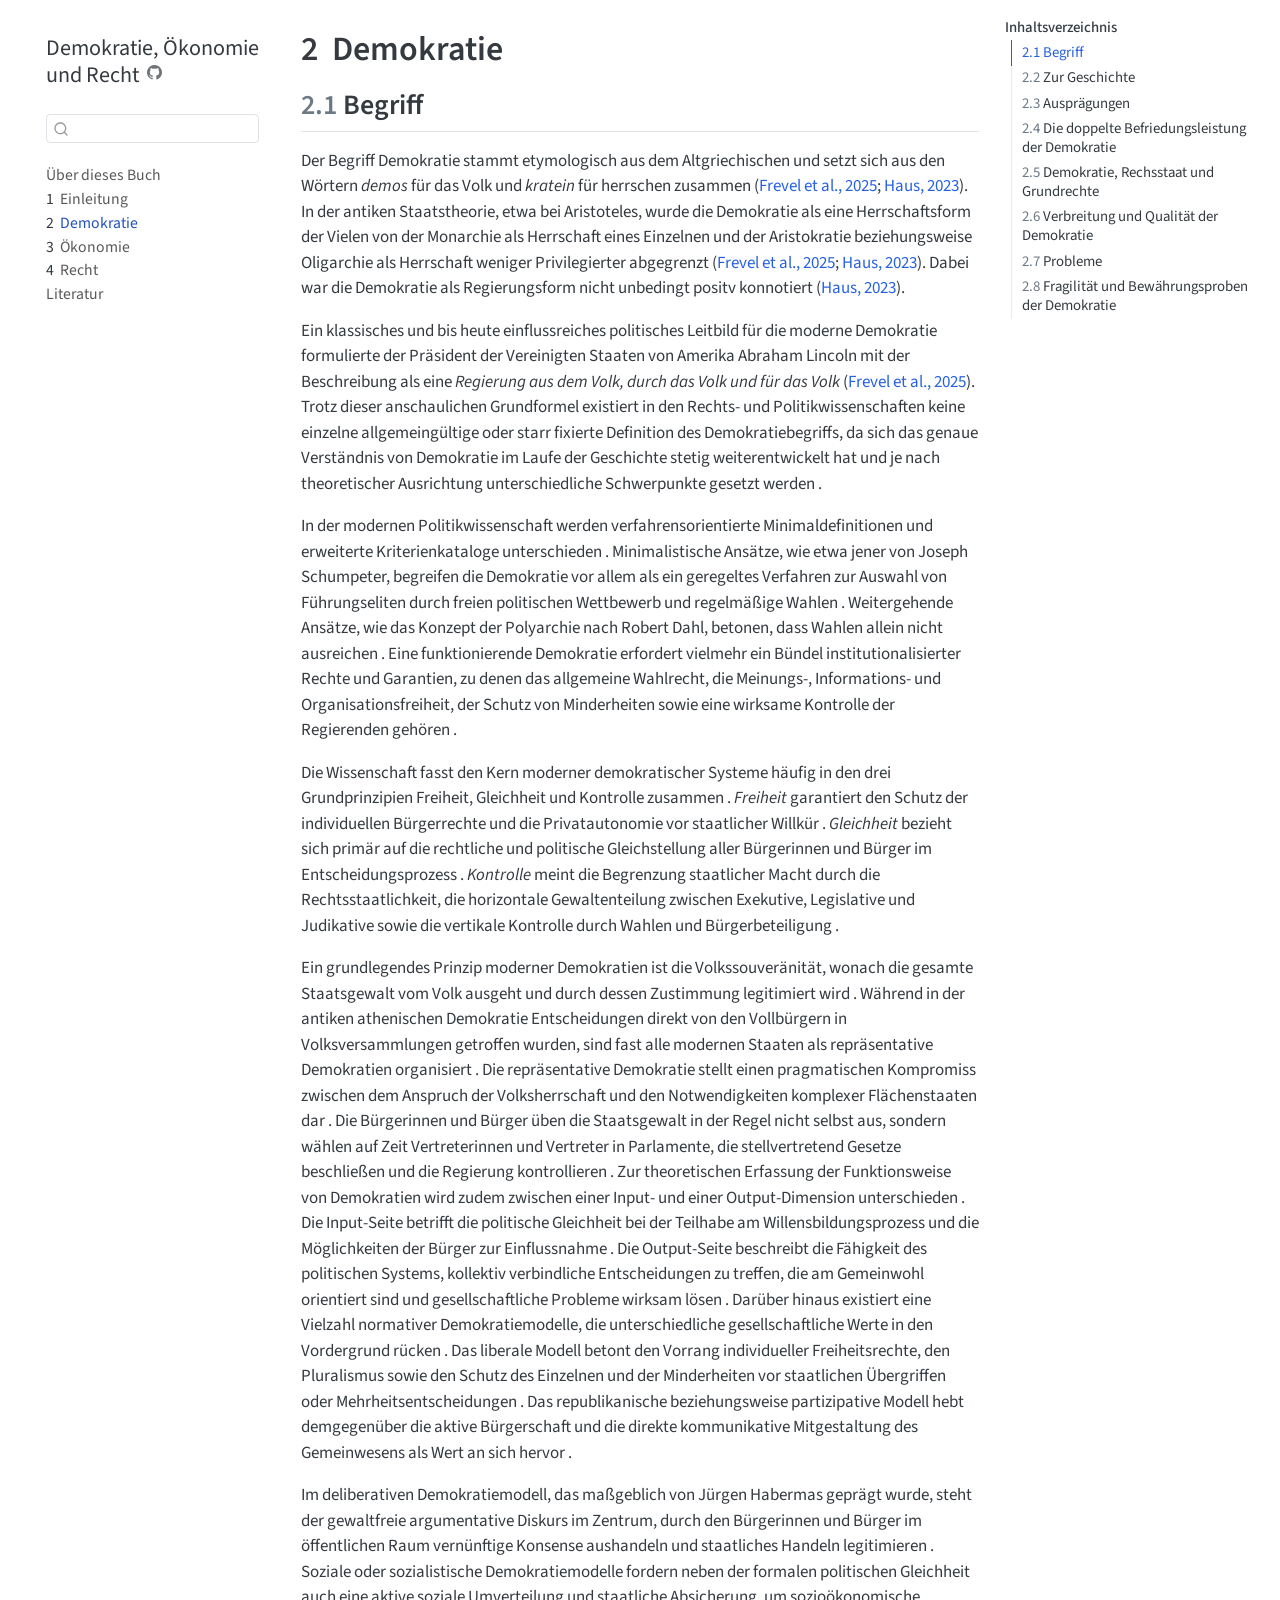
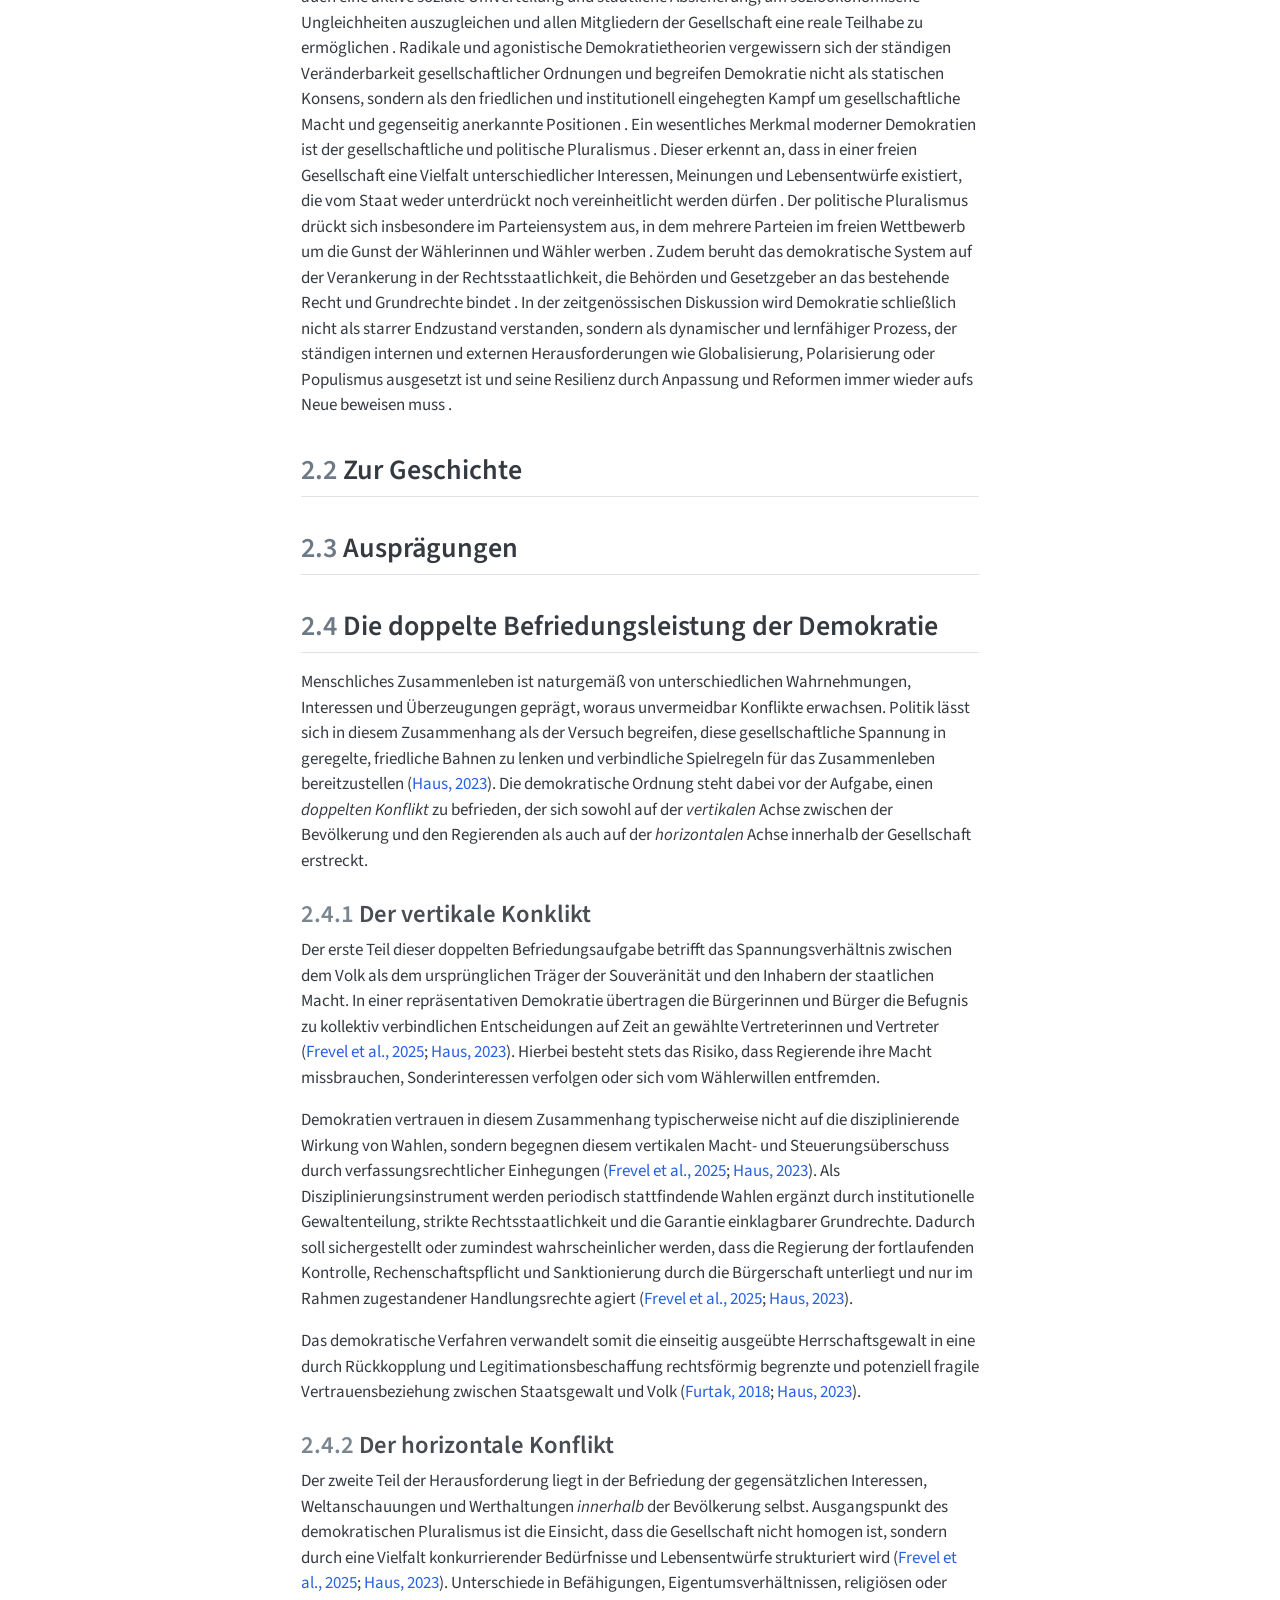
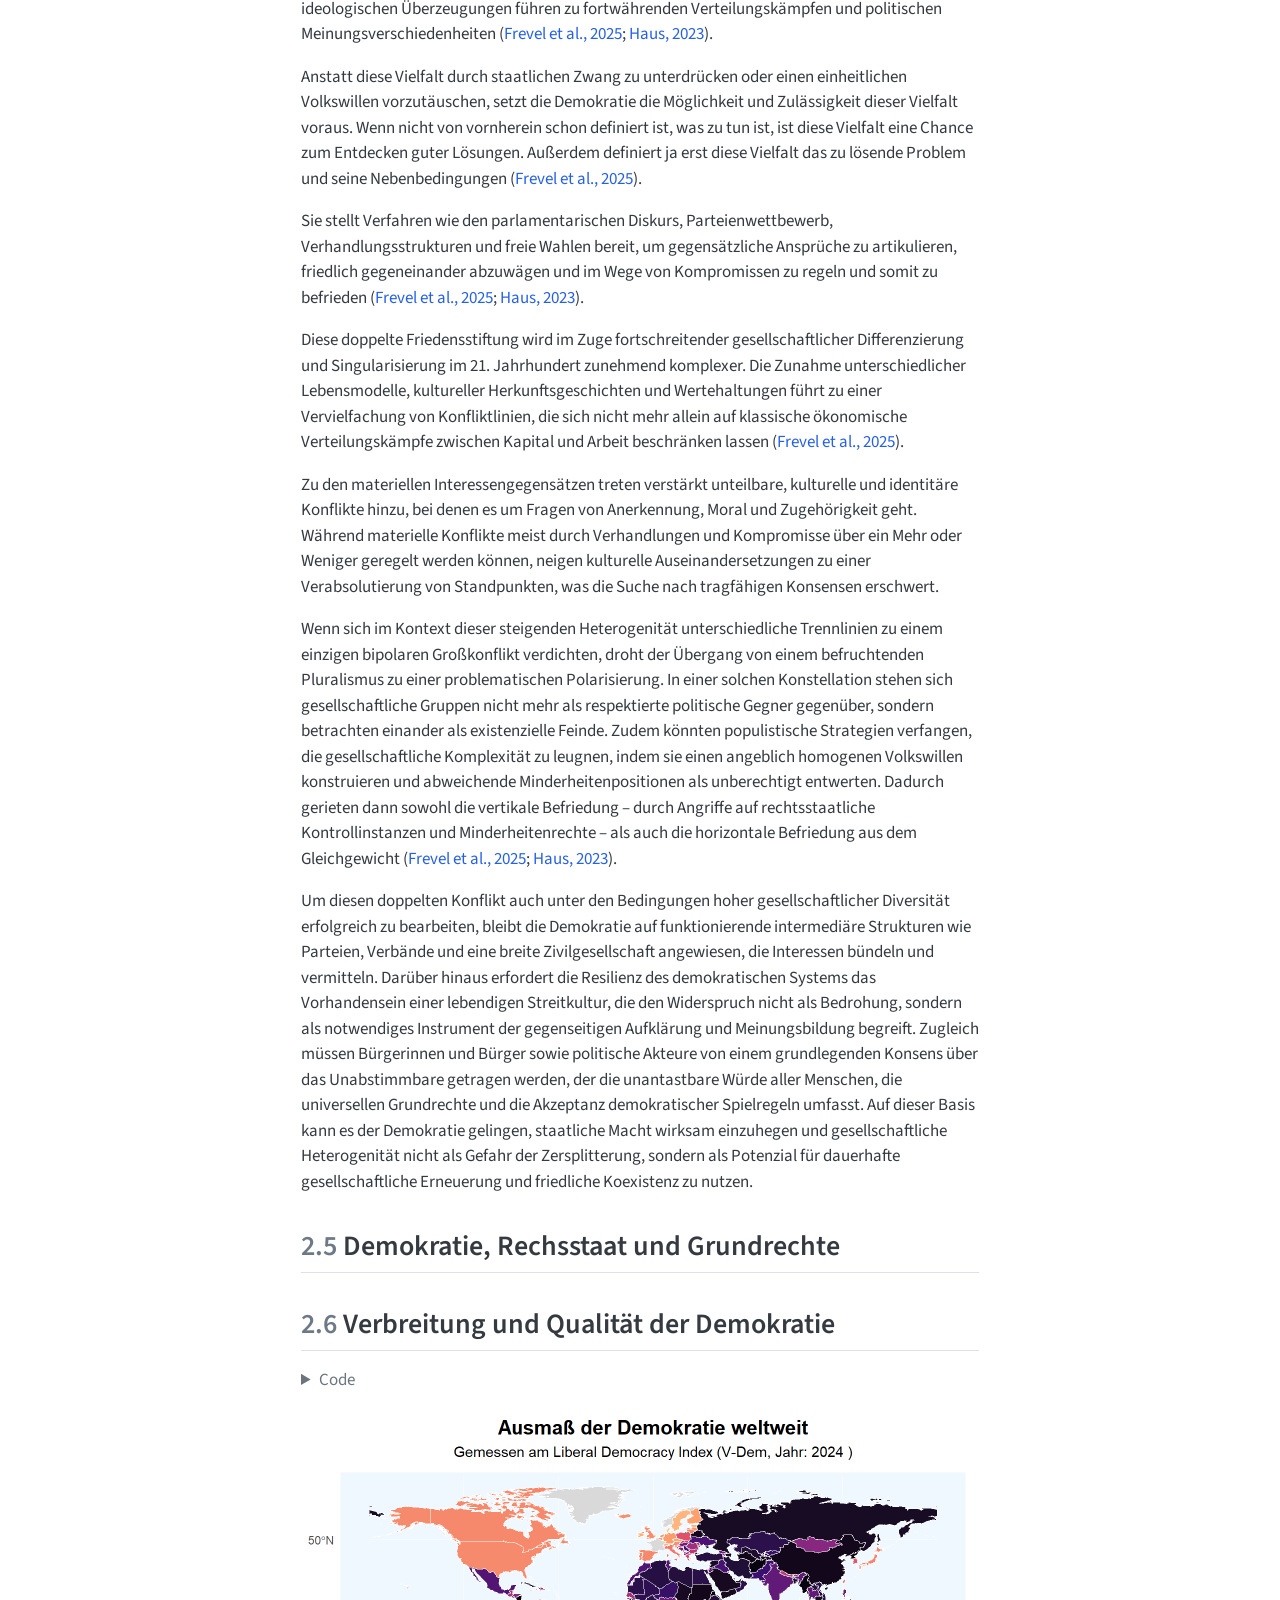
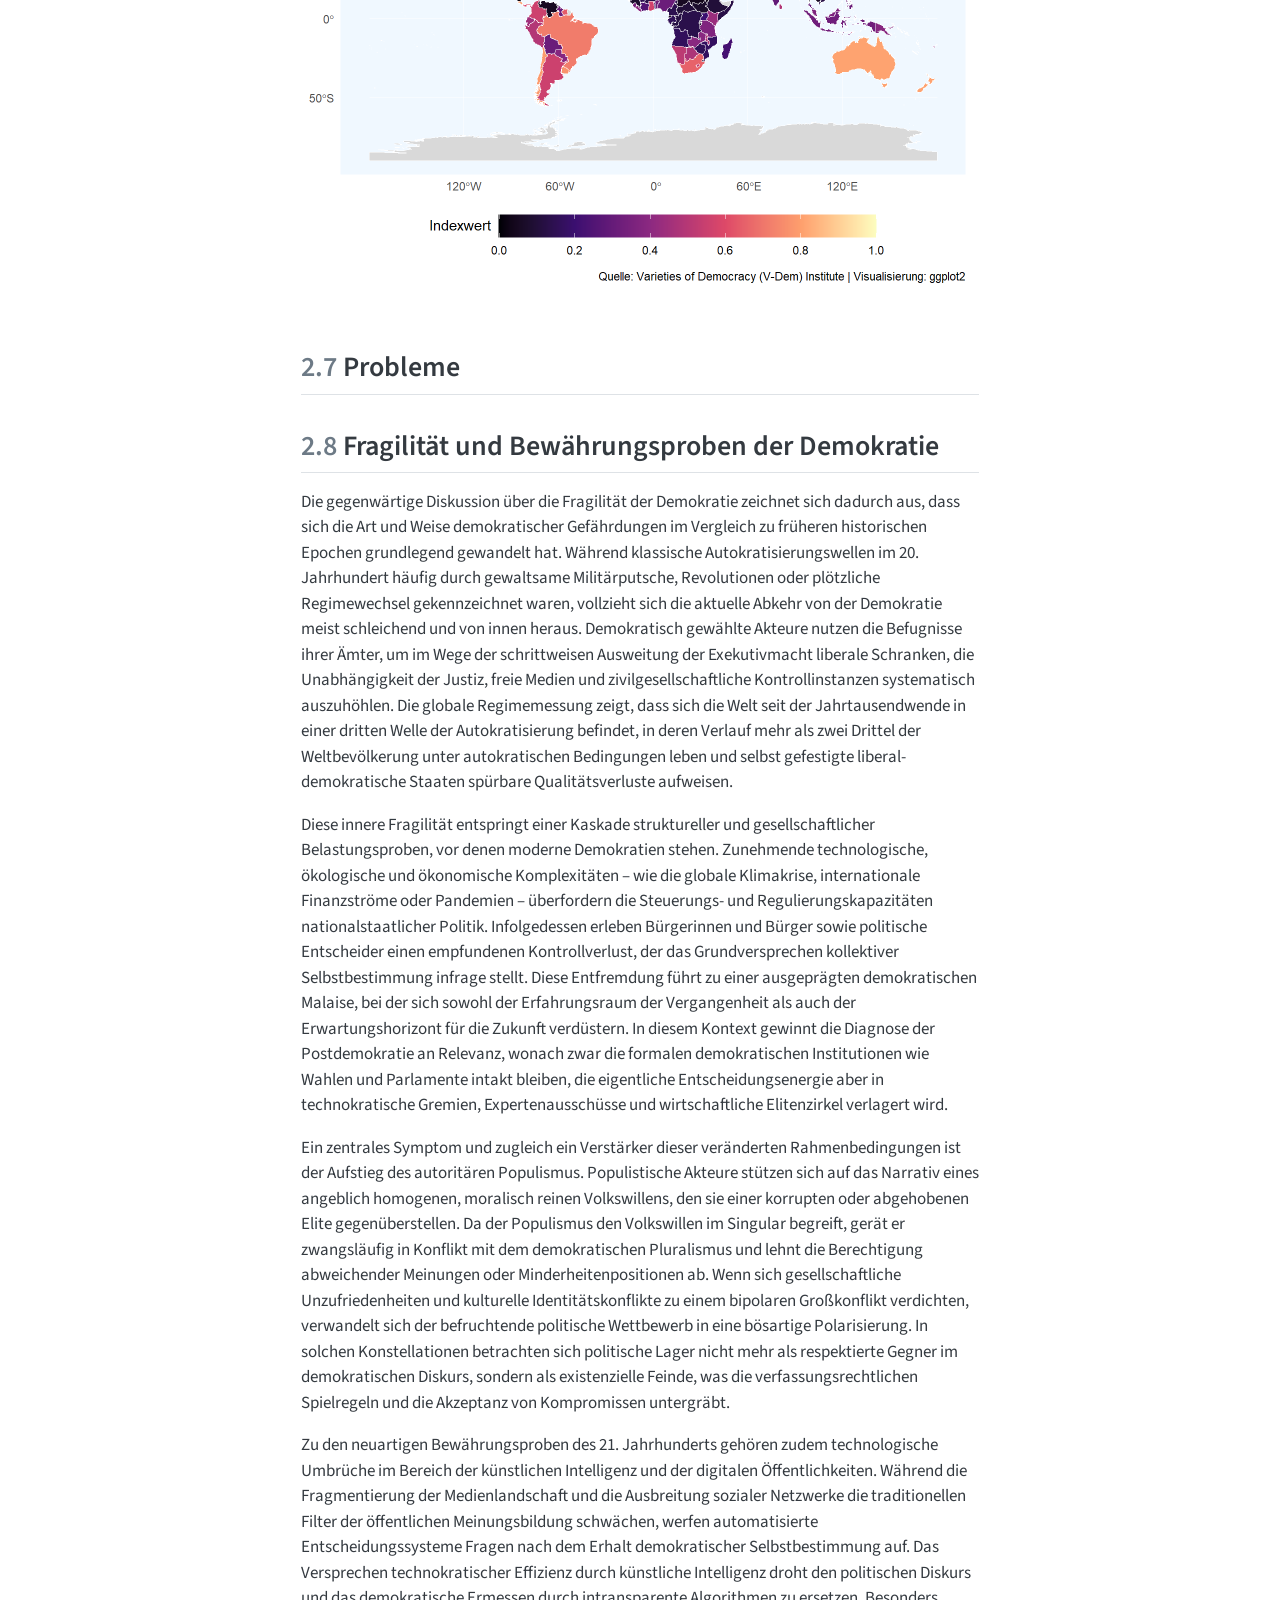
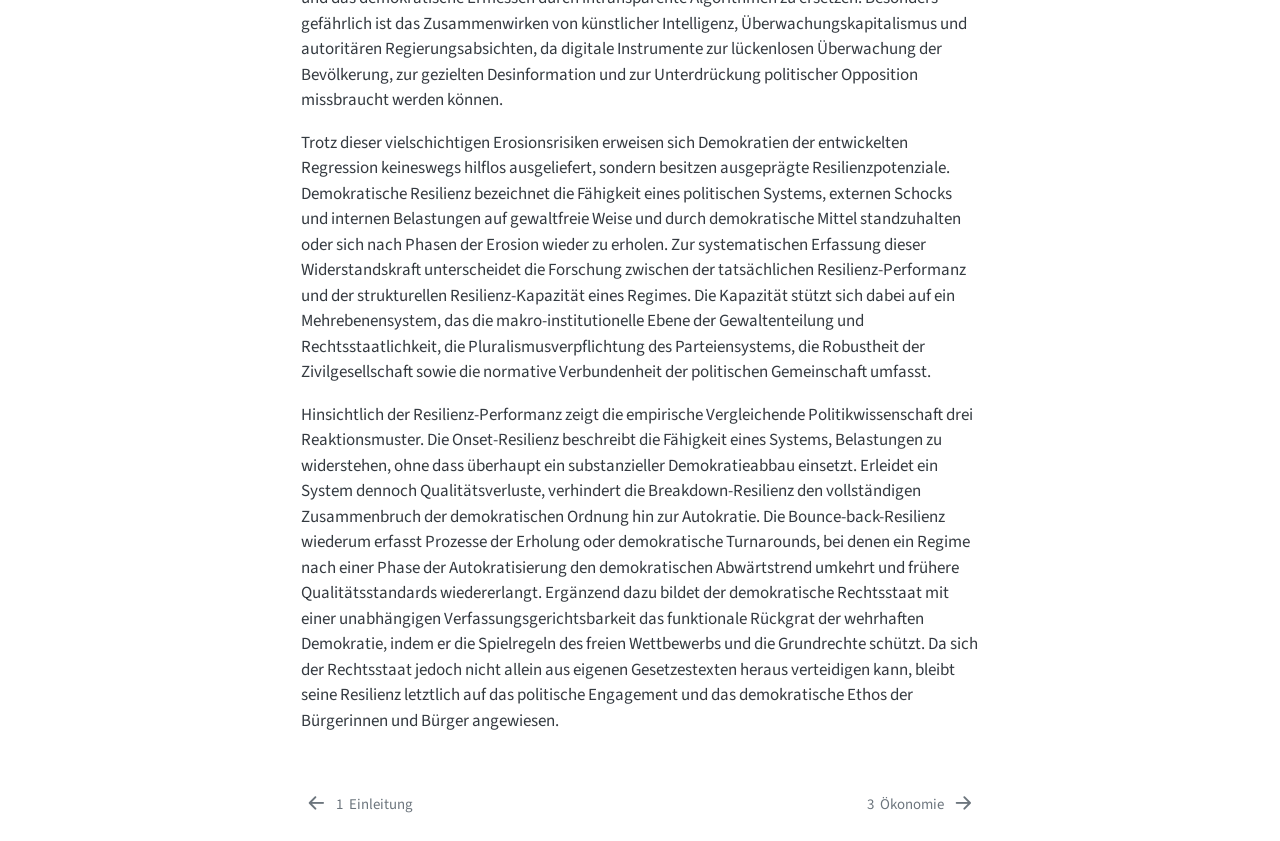
==== commit a8c1a8b6: "Fragilität" ====
--- a/docs/Demokratie.html
+++ b/docs/Demokratie.html
@@ -228,6 +228,7 @@
   <li><a href="#demokratie-rechsstaat-und-grundrechte" id="toc-demokratie-rechsstaat-und-grundrechte" class="nav-link" data-scroll-target="#demokratie-rechsstaat-und-grundrechte"><span class="header-section-number">2.5</span> Demokratie, Rechsstaat und Grundrechte</a></li>
   <li><a href="#verbreitung-und-qualität-der-demokratie" id="toc-verbreitung-und-qualität-der-demokratie" class="nav-link" data-scroll-target="#verbreitung-und-qualität-der-demokratie"><span class="header-section-number">2.6</span> Verbreitung und Qualität der Demokratie</a></li>
   <li><a href="#probleme" id="toc-probleme" class="nav-link" data-scroll-target="#probleme"><span class="header-section-number">2.7</span> Probleme</a></li>
+  <li><a href="#fragilität-und-bewährungsproben-der-demokratie" id="toc-fragilität-und-bewährungsproben-der-demokratie" class="nav-link" data-scroll-target="#fragilität-und-bewährungsproben-der-demokratie"><span class="header-section-number">2.8</span> Fragilität und Bewährungsproben der Demokratie</a></li>
   </ul>
 </nav>
     </div>
@@ -368,6 +369,15 @@
 </section>
 <section id="probleme" class="level2" data-number="2.7">
 <h2 data-number="2.7" class="anchored" data-anchor-id="probleme"><span class="header-section-number">2.7</span> Probleme</h2>
+</section>
+<section id="fragilität-und-bewährungsproben-der-demokratie" class="level2" data-number="2.8">
+<h2 data-number="2.8" class="anchored" data-anchor-id="fragilität-und-bewährungsproben-der-demokratie"><span class="header-section-number">2.8</span> Fragilität und Bewährungsproben der Demokratie</h2>
+<p>Die gegenwärtige Diskussion über die Fragilität der Demokratie zeichnet sich dadurch aus, dass sich die Art und Weise demokratischer Gefährdungen im Vergleich zu früheren historischen Epochen grundlegend gewandelt hat. Während klassische Autokratisierungswellen im 20. Jahrhundert häufig durch gewaltsame Militärputsche, Revolutionen oder plötzliche Regimewechsel gekennzeichnet waren, vollzieht sich die aktuelle Abkehr von der Demokratie meist schleichend und von innen heraus. Demokratisch gewählte Akteure nutzen die Befugnisse ihrer Ämter, um im Wege der schrittweisen Ausweitung der Exekutivmacht liberale Schranken, die Unabhängigkeit der Justiz, freie Medien und zivilgesellschaftliche Kontrollinstanzen systematisch auszuhöhlen. Die globale Regimemessung zeigt, dass sich die Welt seit der Jahrtausendwende in einer dritten Welle der Autokratisierung befindet, in deren Verlauf mehr als zwei Drittel der Weltbevölkerung unter autokratischen Bedingungen leben und selbst gefestigte liberal-demokratische Staaten spürbare Qualitätsverluste aufweisen.</p>
+<p>Diese innere Fragilität entspringt einer Kaskade struktureller und gesellschaftlicher Belastungsproben, vor denen moderne Demokratien stehen. Zunehmende technologische, ökologische und ökonomische Komplexitäten – wie die globale Klimakrise, internationale Finanzströme oder Pandemien – überfordern die Steuerungs- und Regulierungskapazitäten nationalstaatlicher Politik. Infolgedessen erleben Bürgerinnen und Bürger sowie politische Entscheider einen empfundenen Kontrollverlust, der das Grundversprechen kollektiver Selbstbestimmung infrage stellt. Diese Entfremdung führt zu einer ausgeprägten demokratischen Malaise, bei der sich sowohl der Erfahrungsraum der Vergangenheit als auch der Erwartungshorizont für die Zukunft verdüstern. In diesem Kontext gewinnt die Diagnose der Postdemokratie an Relevanz, wonach zwar die formalen demokratischen Institutionen wie Wahlen und Parlamente intakt bleiben, die eigentliche Entscheidungsenergie aber in technokratische Gremien, Expertenausschüsse und wirtschaftliche Elitenzirkel verlagert wird.</p>
+<p>Ein zentrales Symptom und zugleich ein Verstärker dieser veränderten Rahmenbedingungen ist der Aufstieg des autoritären Populismus. Populistische Akteure stützen sich auf das Narrativ eines angeblich homogenen, moralisch reinen Volkswillens, den sie einer korrupten oder abgehobenen Elite gegenüberstellen. Da der Populismus den Volkswillen im Singular begreift, gerät er zwangsläufig in Konflikt mit dem demokratischen Pluralismus und lehnt die Berechtigung abweichender Meinungen oder Minderheitenpositionen ab. Wenn sich gesellschaftliche Unzufriedenheiten und kulturelle Identitätskonflikte zu einem bipolaren Großkonflikt verdichten, verwandelt sich der befruchtende politische Wettbewerb in eine bösartige Polarisierung. In solchen Konstellationen betrachten sich politische Lager nicht mehr als respektierte Gegner im demokratischen Diskurs, sondern als existenzielle Feinde, was die verfassungsrechtlichen Spielregeln und die Akzeptanz von Kompromissen untergräbt.</p>
+<p>Zu den neuartigen Bewährungsproben des 21. Jahrhunderts gehören zudem technologische Umbrüche im Bereich der künstlichen Intelligenz und der digitalen Öffentlichkeiten. Während die Fragmentierung der Medienlandschaft und die Ausbreitung sozialer Netzwerke die traditionellen Filter der öffentlichen Meinungsbildung schwächen, werfen automatisierte Entscheidungssysteme Fragen nach dem Erhalt demokratischer Selbstbestimmung auf. Das Versprechen technokratischer Effizienz durch künstliche Intelligenz droht den politischen Diskurs und das demokratische Ermessen durch intransparente Algorithmen zu ersetzen. Besonders gefährlich ist das Zusammenwirken von künstlicher Intelligenz, Überwachungskapitalismus und autoritären Regierungsabsichten, da digitale Instrumente zur lückenlosen Überwachung der Bevölkerung, zur gezielten Desinformation und zur Unterdrückung politischer Opposition missbraucht werden können.</p>
+<p>Trotz dieser vielschichtigen Erosionsrisiken erweisen sich Demokratien der entwickelten Regression keineswegs hilflos ausgeliefert, sondern besitzen ausgeprägte Resilienzpotenziale. Demokratische Resilienz bezeichnet die Fähigkeit eines politischen Systems, externen Schocks und internen Belastungen auf gewaltfreie Weise und durch demokratische Mittel standzuhalten oder sich nach Phasen der Erosion wieder zu erholen. Zur systematischen Erfassung dieser Widerstandskraft unterscheidet die Forschung zwischen der tatsächlichen Resilienz-Performanz und der strukturellen Resilienz-Kapazität eines Regimes. Die Kapazität stützt sich dabei auf ein Mehrebenensystem, das die makro-institutionelle Ebene der Gewaltenteilung und Rechtsstaatlichkeit, die Pluralismusverpflichtung des Parteiensystems, die Robustheit der Zivilgesellschaft sowie die normative Verbundenheit der politischen Gemeinschaft umfasst.</p>
+<p>Hinsichtlich der Resilienz-Performanz zeigt die empirische Vergleichende Politikwissenschaft drei Reaktionsmuster. Die Onset-Resilienz beschreibt die Fähigkeit eines Systems, Belastungen zu widerstehen, ohne dass überhaupt ein substanzieller Demokratieabbau einsetzt. Erleidet ein System dennoch Qualitätsverluste, verhindert die Breakdown-Resilienz den vollständigen Zusammenbruch der demokratischen Ordnung hin zur Autokratie. Die Bounce-back-Resilienz wiederum erfasst Prozesse der Erholung oder demokratische Turnarounds, bei denen ein Regime nach einer Phase der Autokratisierung den demokratischen Abwärtstrend umkehrt und frühere Qualitätsstandards wiedererlangt. Ergänzend dazu bildet der demokratische Rechtsstaat mit einer unabhängigen Verfassungsgerichtsbarkeit das funktionale Rückgrat der wehrhaften Demokratie, indem er die Spielregeln des freien Wettbewerbs und die Grundrechte schützt. Da sich der Rechtsstaat jedoch nicht allein aus eigenen Gesetzestexten heraus verteidigen kann, bleibt seine Resilienz letztlich auf das politische Engagement und das demokratische Ethos der Bürgerinnen und Bürger angewiesen.</p>
 
 
 <div id="refs" class="references csl-bib-body hanging-indent" data-entry-spacing="0" data-line-spacing="2" role="list" style="display: none">
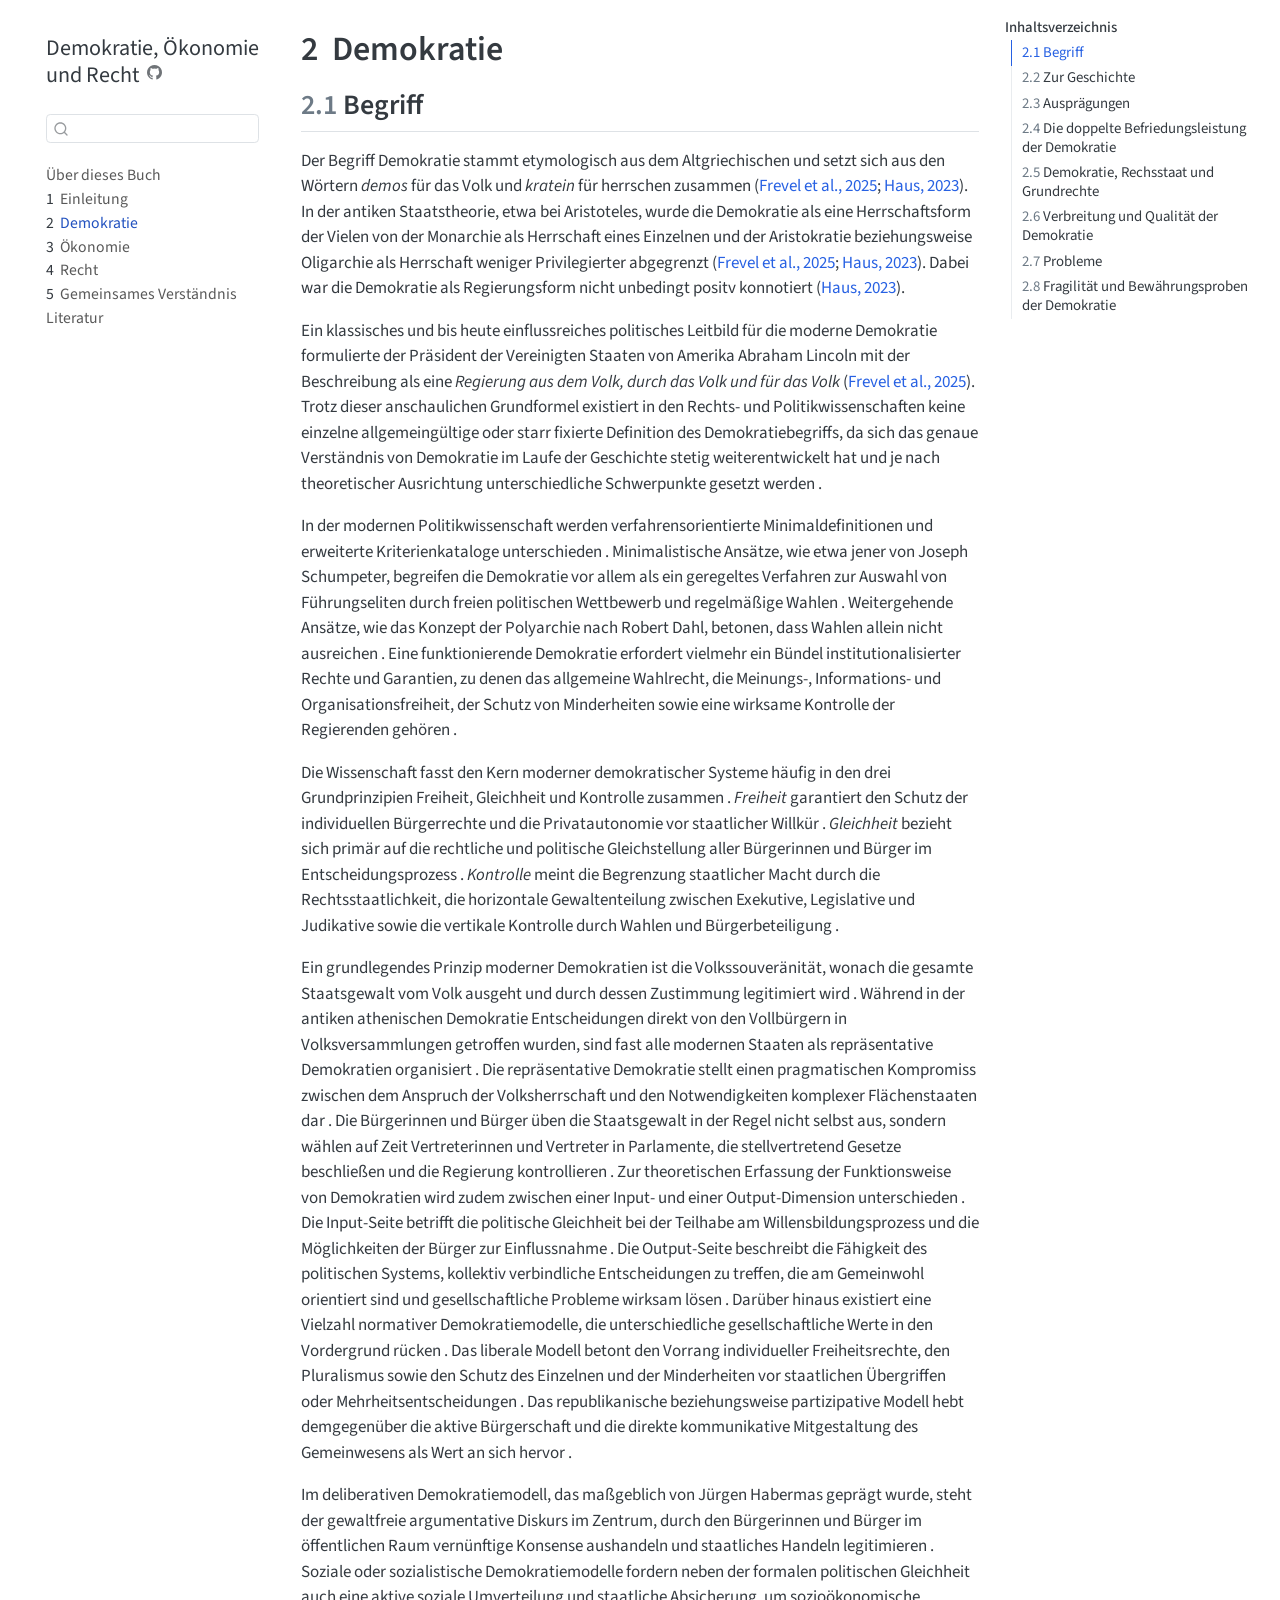
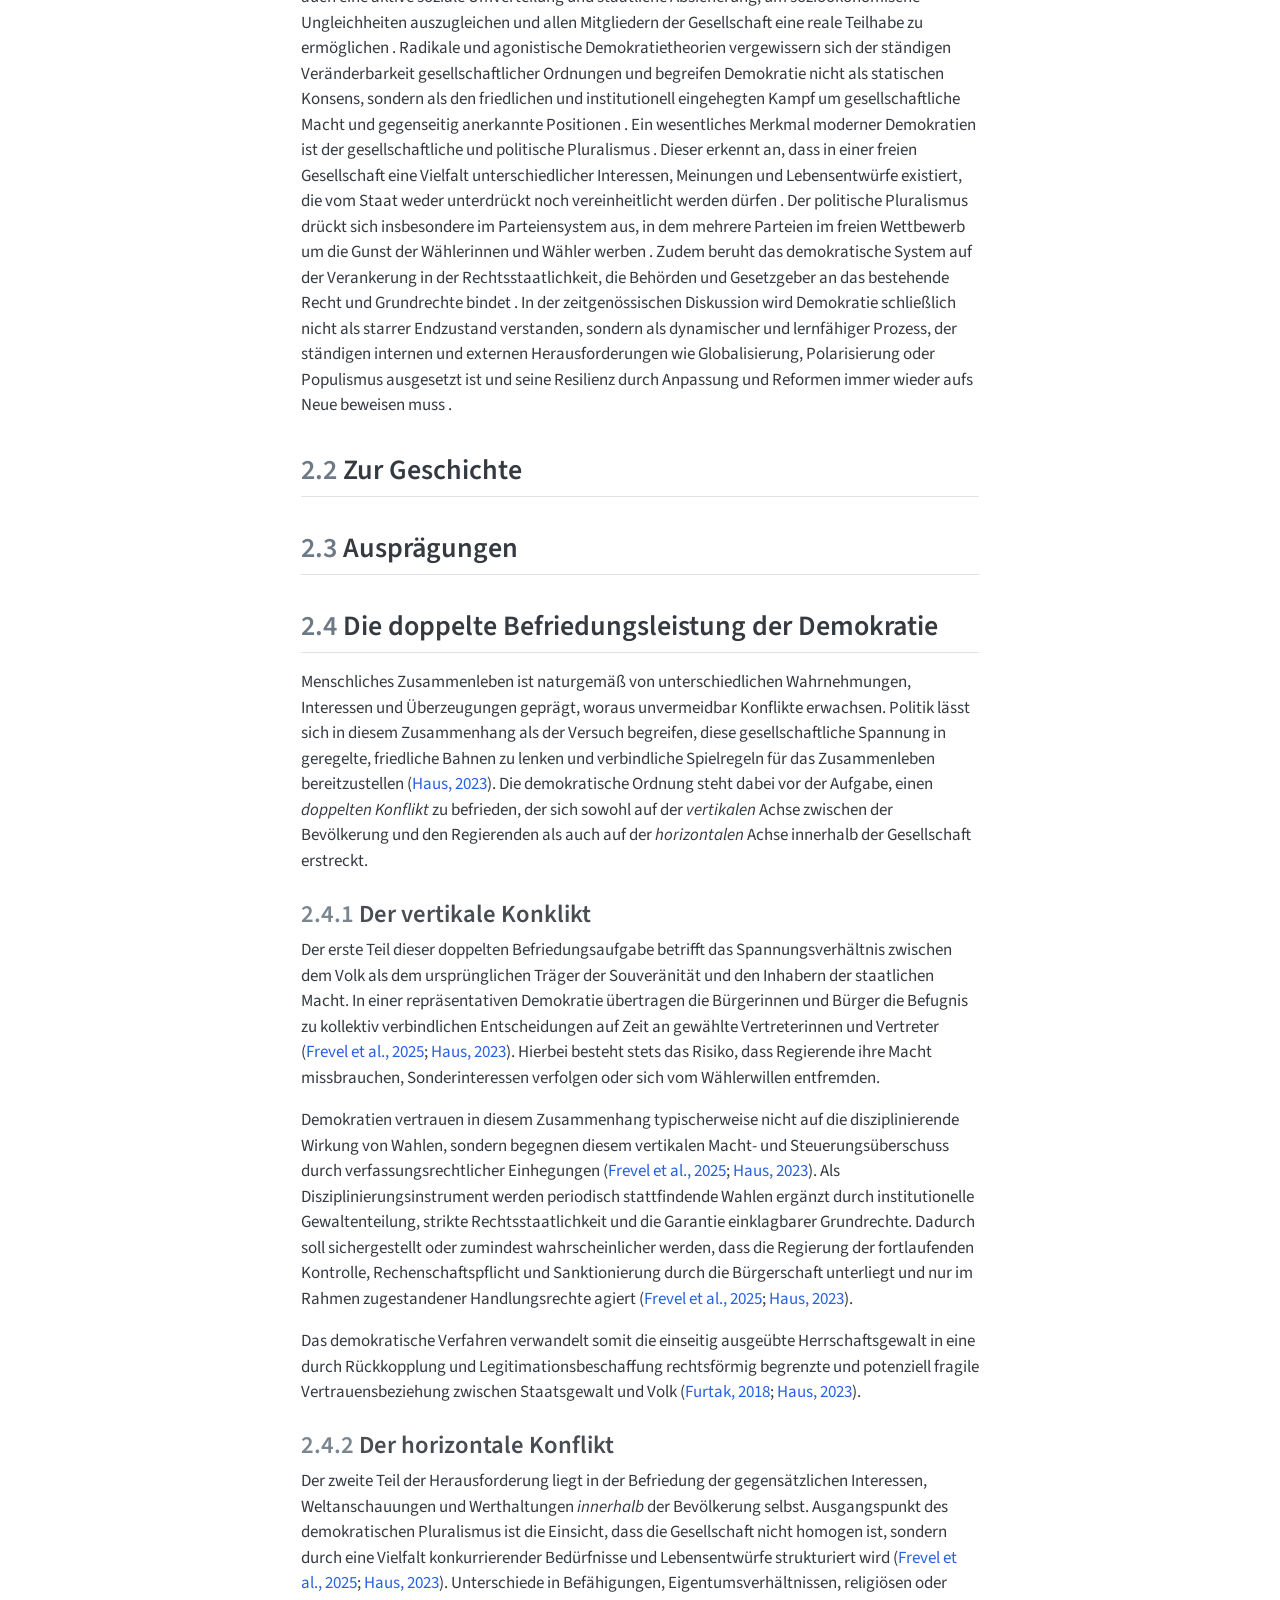
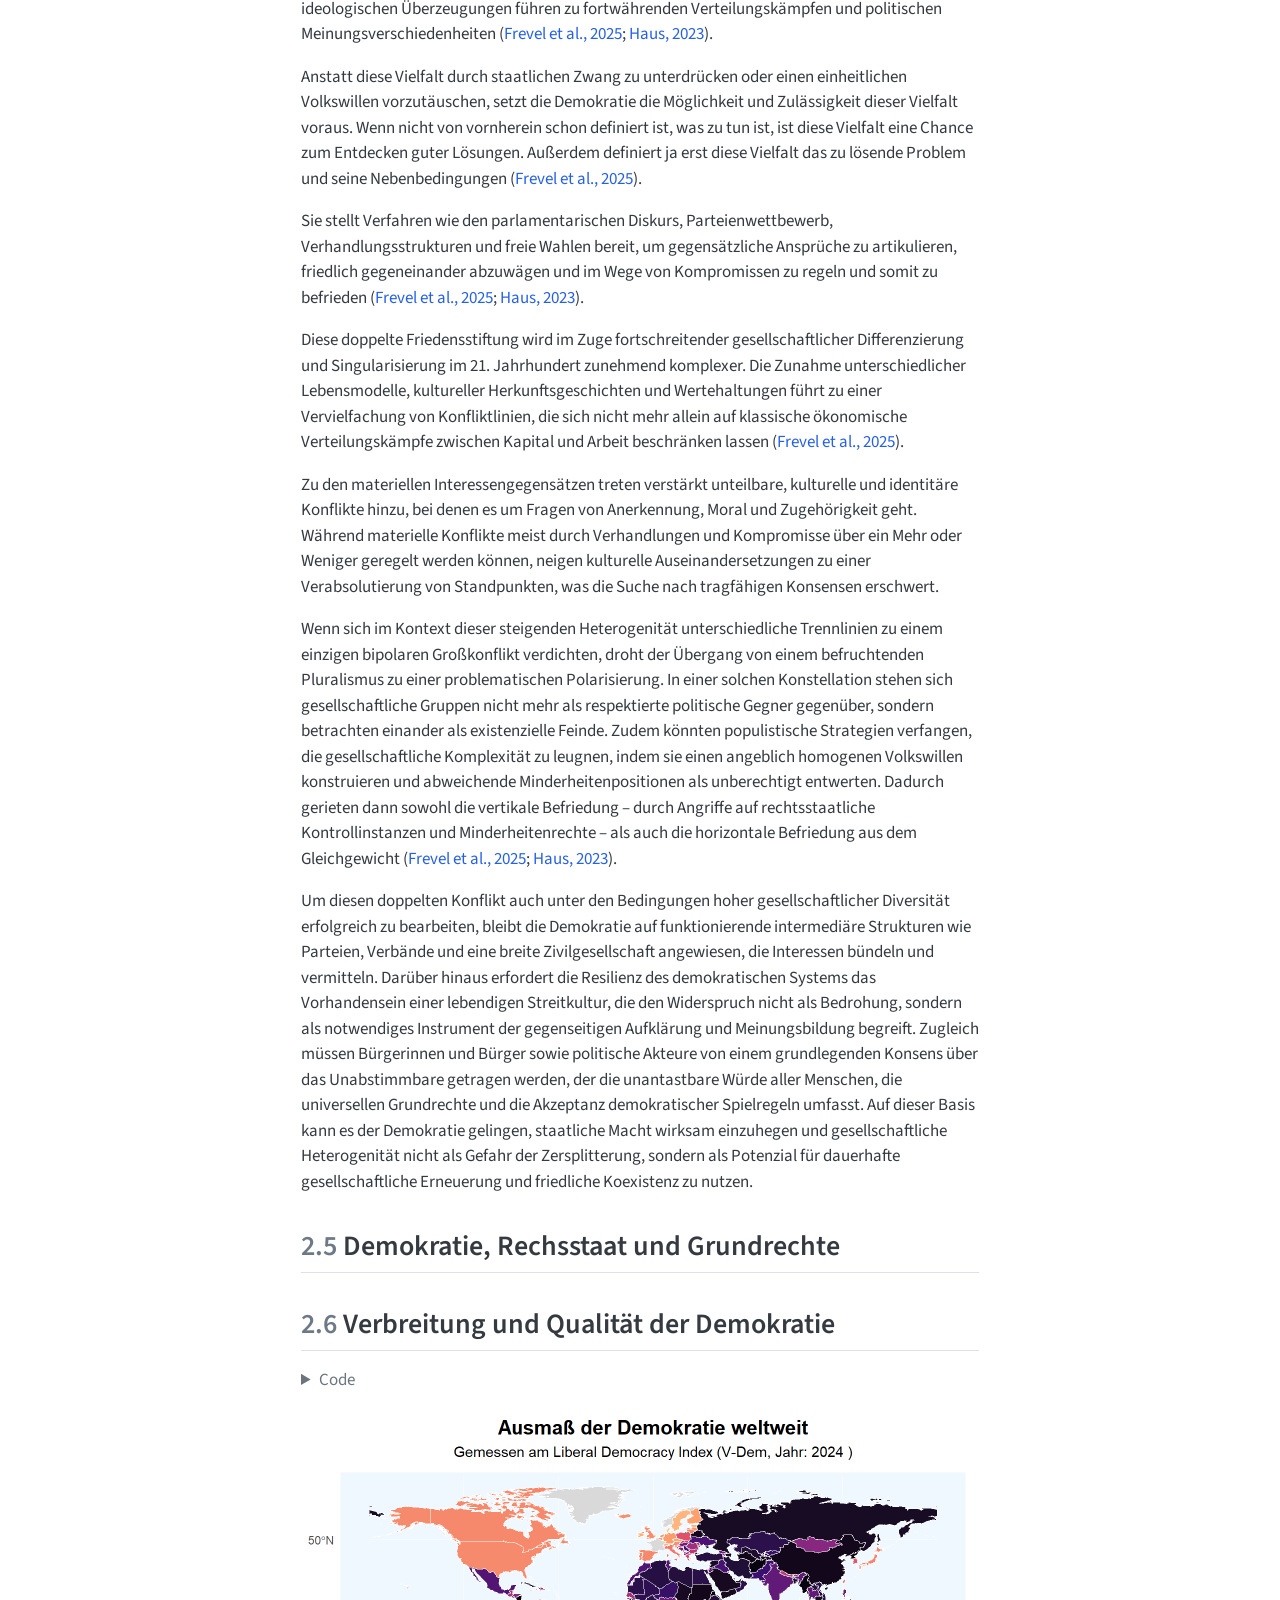
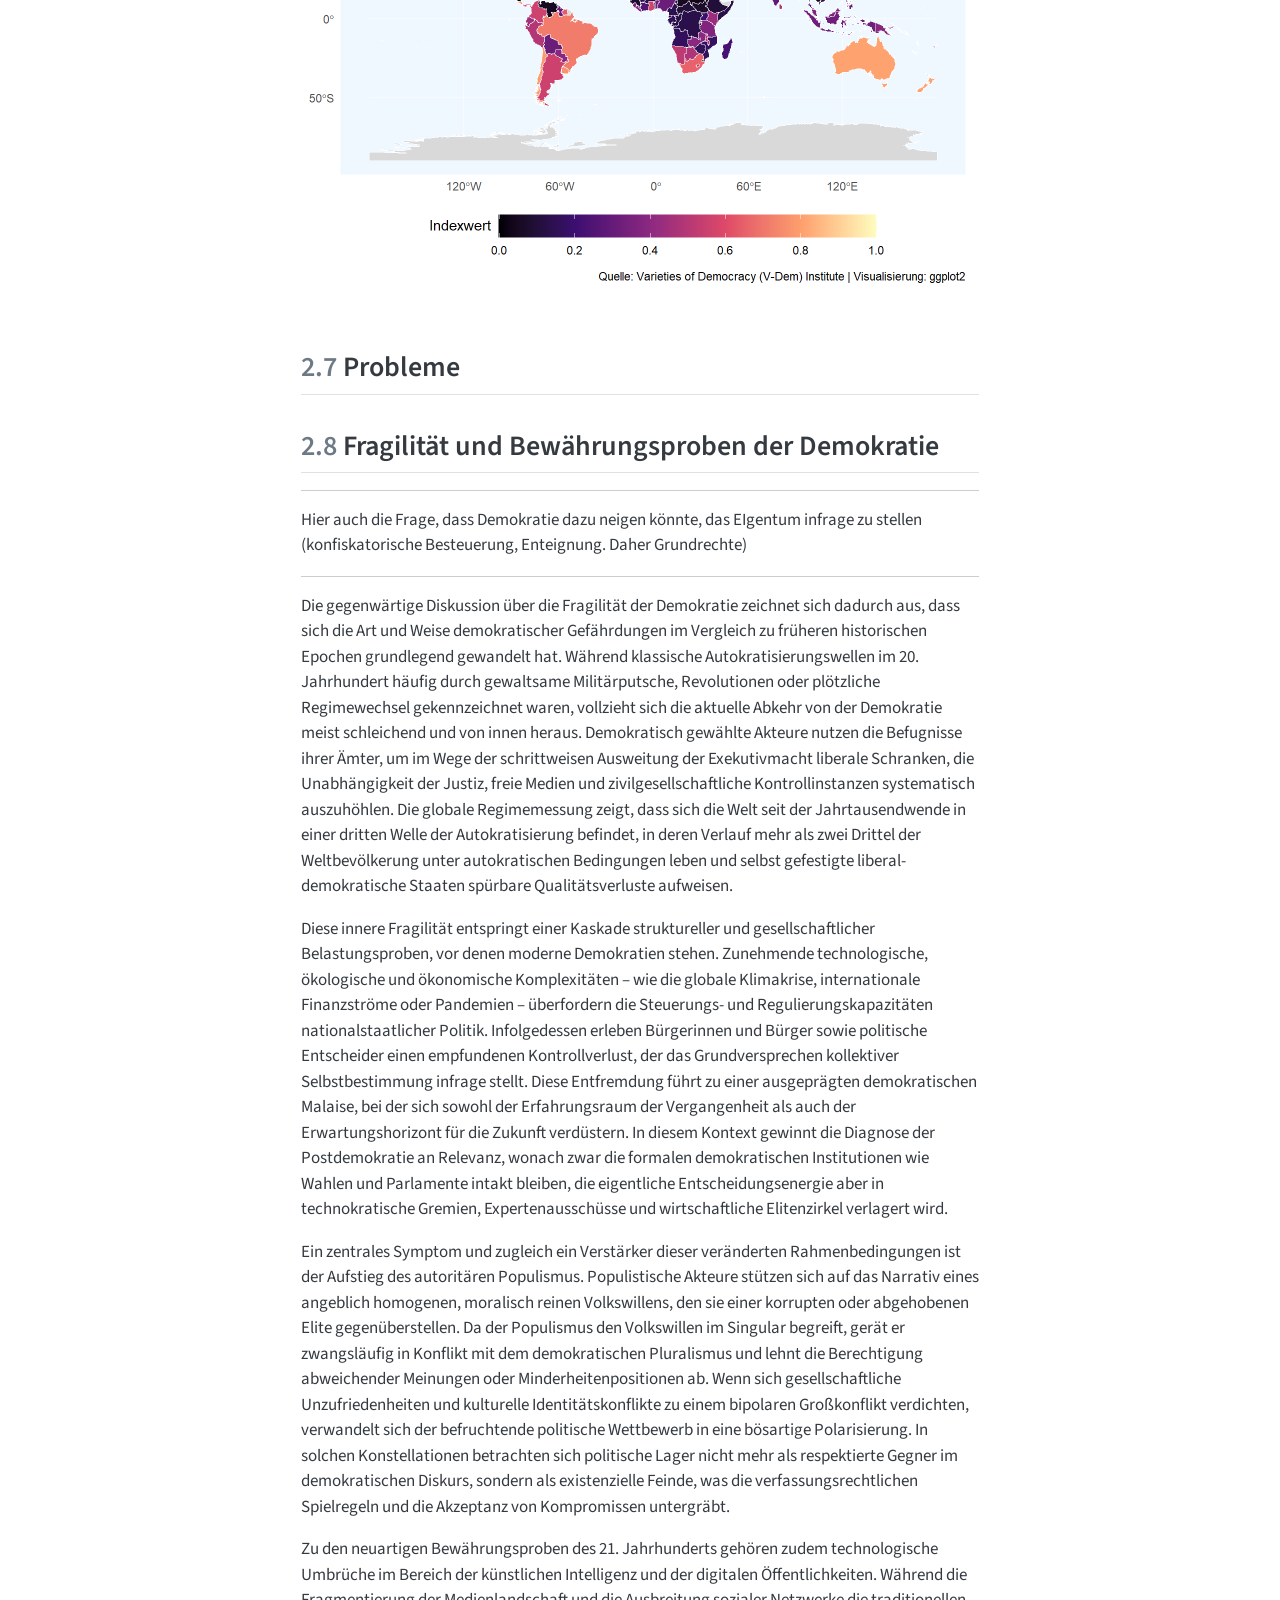
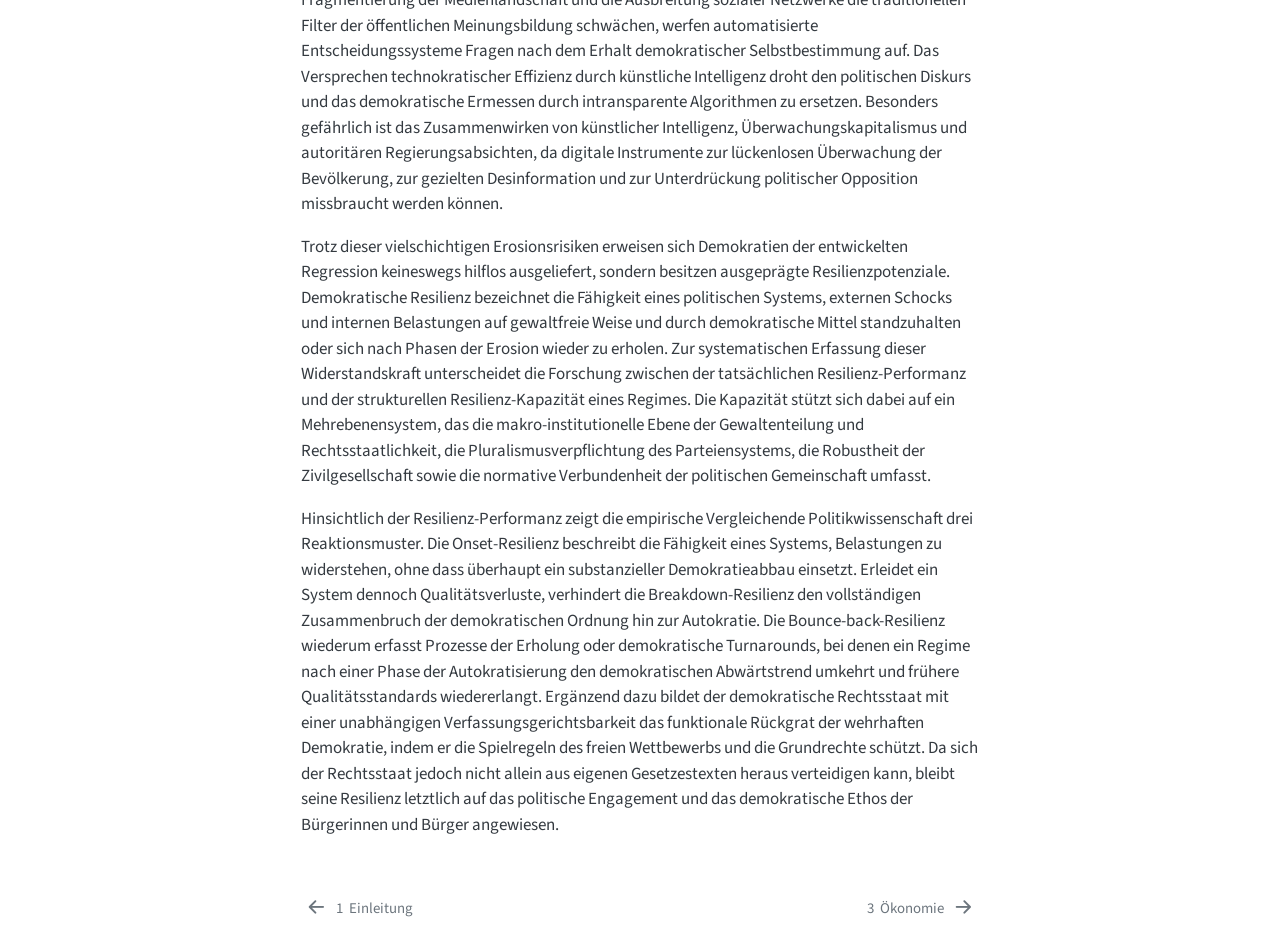
==== commit b819543d: "Ideen" ====
--- a/docs/Demokratie.html
+++ b/docs/Demokratie.html
@@ -203,6 +203,12 @@
 </li>
         <li class="sidebar-item">
   <div class="sidebar-item-container"> 
+  <a href="./Gemeinsam.html" class="sidebar-item-text sidebar-link">
+ <span class="menu-text"><span class="chapter-number">5</span>&nbsp; <span class="chapter-title">Gemeinsames Verständnis</span></span></a>
+  </div>
+</li>
+        <li class="sidebar-item">
+  <div class="sidebar-item-container"> 
   <a href="./references.html" class="sidebar-item-text sidebar-link">
  <span class="menu-text">Literatur</span></a>
   </div>
@@ -372,6 +378,9 @@
 </section>
 <section id="fragilität-und-bewährungsproben-der-demokratie" class="level2" data-number="2.8">
 <h2 data-number="2.8" class="anchored" data-anchor-id="fragilität-und-bewährungsproben-der-demokratie"><span class="header-section-number">2.8</span> Fragilität und Bewährungsproben der Demokratie</h2>
+<hr>
+<p>Hier auch die Frage, dass Demokratie dazu neigen könnte, das EIgentum infrage zu stellen (konfiskatorische Besteuerung, Enteignung. Daher Grundrechte)</p>
+<hr>
 <p>Die gegenwärtige Diskussion über die Fragilität der Demokratie zeichnet sich dadurch aus, dass sich die Art und Weise demokratischer Gefährdungen im Vergleich zu früheren historischen Epochen grundlegend gewandelt hat. Während klassische Autokratisierungswellen im 20. Jahrhundert häufig durch gewaltsame Militärputsche, Revolutionen oder plötzliche Regimewechsel gekennzeichnet waren, vollzieht sich die aktuelle Abkehr von der Demokratie meist schleichend und von innen heraus. Demokratisch gewählte Akteure nutzen die Befugnisse ihrer Ämter, um im Wege der schrittweisen Ausweitung der Exekutivmacht liberale Schranken, die Unabhängigkeit der Justiz, freie Medien und zivilgesellschaftliche Kontrollinstanzen systematisch auszuhöhlen. Die globale Regimemessung zeigt, dass sich die Welt seit der Jahrtausendwende in einer dritten Welle der Autokratisierung befindet, in deren Verlauf mehr als zwei Drittel der Weltbevölkerung unter autokratischen Bedingungen leben und selbst gefestigte liberal-demokratische Staaten spürbare Qualitätsverluste aufweisen.</p>
 <p>Diese innere Fragilität entspringt einer Kaskade struktureller und gesellschaftlicher Belastungsproben, vor denen moderne Demokratien stehen. Zunehmende technologische, ökologische und ökonomische Komplexitäten – wie die globale Klimakrise, internationale Finanzströme oder Pandemien – überfordern die Steuerungs- und Regulierungskapazitäten nationalstaatlicher Politik. Infolgedessen erleben Bürgerinnen und Bürger sowie politische Entscheider einen empfundenen Kontrollverlust, der das Grundversprechen kollektiver Selbstbestimmung infrage stellt. Diese Entfremdung führt zu einer ausgeprägten demokratischen Malaise, bei der sich sowohl der Erfahrungsraum der Vergangenheit als auch der Erwartungshorizont für die Zukunft verdüstern. In diesem Kontext gewinnt die Diagnose der Postdemokratie an Relevanz, wonach zwar die formalen demokratischen Institutionen wie Wahlen und Parlamente intakt bleiben, die eigentliche Entscheidungsenergie aber in technokratische Gremien, Expertenausschüsse und wirtschaftliche Elitenzirkel verlagert wird.</p>
 <p>Ein zentrales Symptom und zugleich ein Verstärker dieser veränderten Rahmenbedingungen ist der Aufstieg des autoritären Populismus. Populistische Akteure stützen sich auf das Narrativ eines angeblich homogenen, moralisch reinen Volkswillens, den sie einer korrupten oder abgehobenen Elite gegenüberstellen. Da der Populismus den Volkswillen im Singular begreift, gerät er zwangsläufig in Konflikt mit dem demokratischen Pluralismus und lehnt die Berechtigung abweichender Meinungen oder Minderheitenpositionen ab. Wenn sich gesellschaftliche Unzufriedenheiten und kulturelle Identitätskonflikte zu einem bipolaren Großkonflikt verdichten, verwandelt sich der befruchtende politische Wettbewerb in eine bösartige Polarisierung. In solchen Konstellationen betrachten sich politische Lager nicht mehr als respektierte Gegner im demokratischen Diskurs, sondern als existenzielle Feinde, was die verfassungsrechtlichen Spielregeln und die Akzeptanz von Kompromissen untergräbt.</p>
